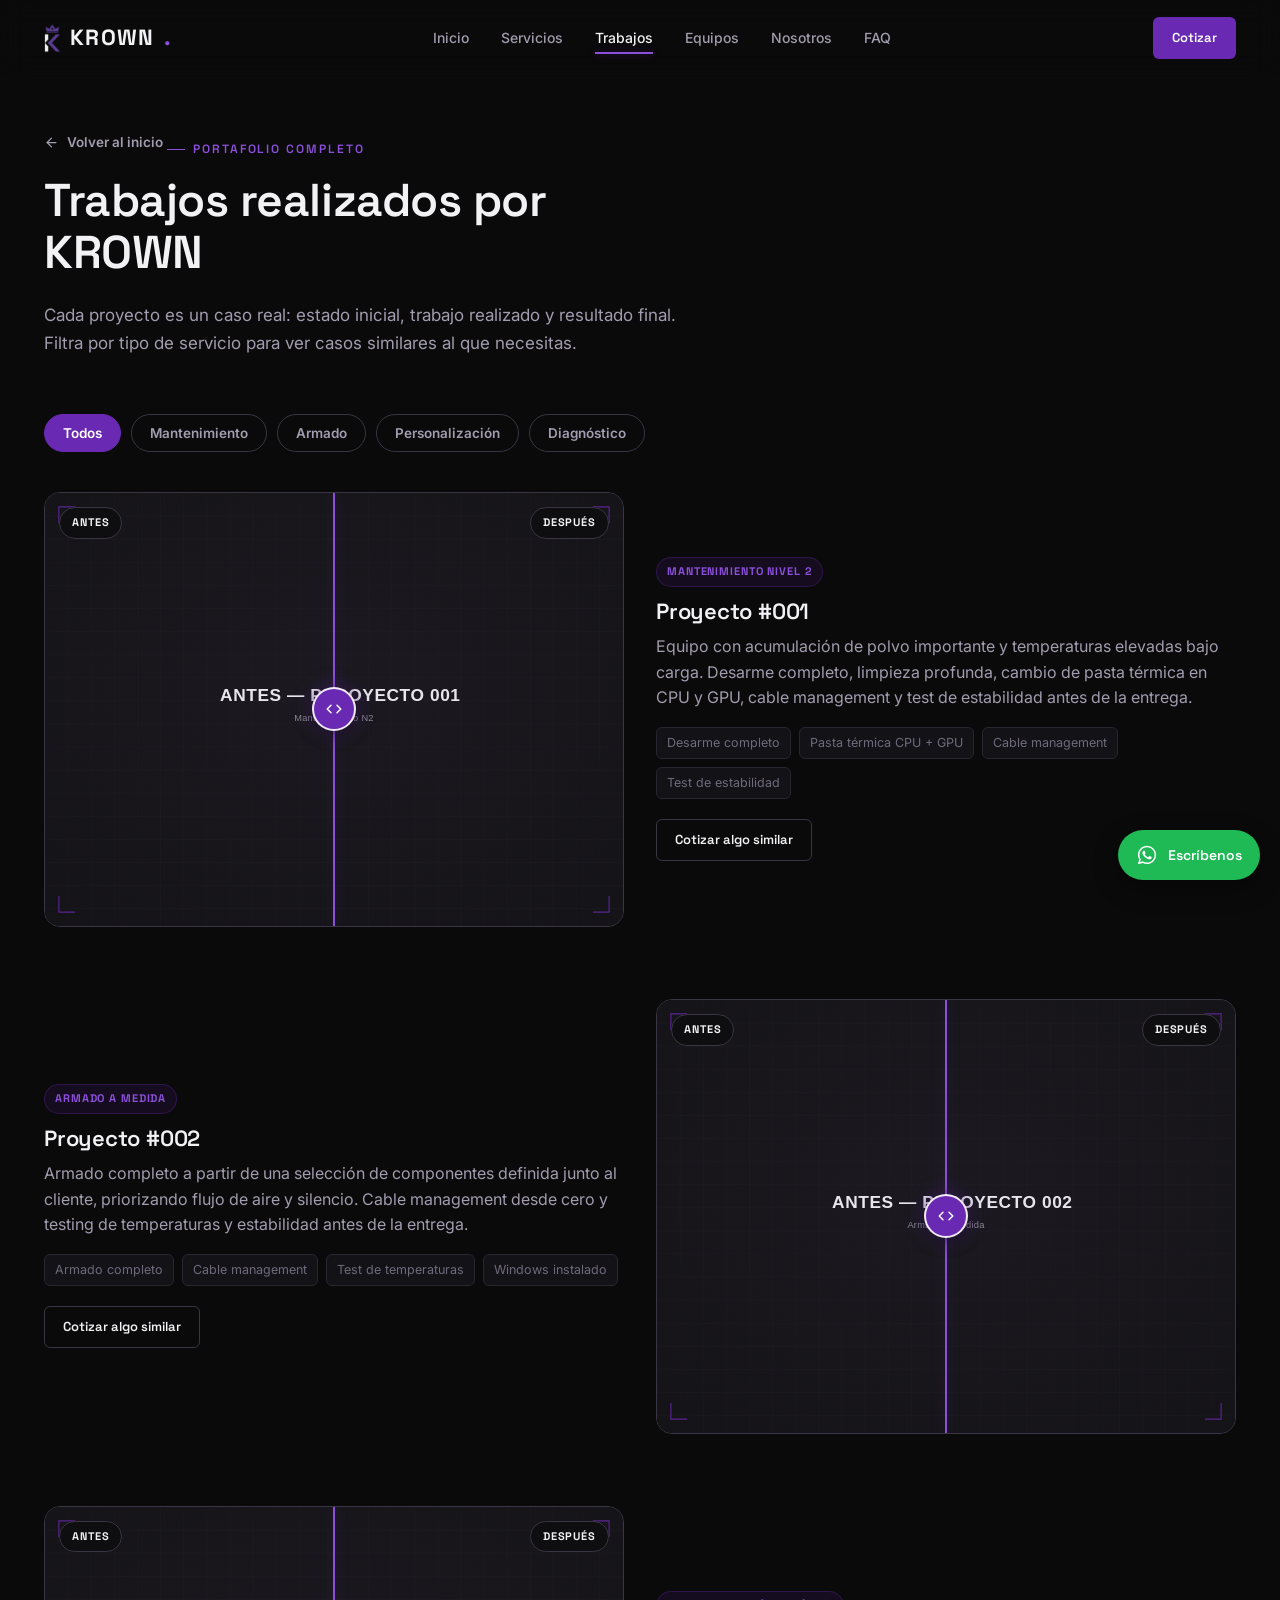
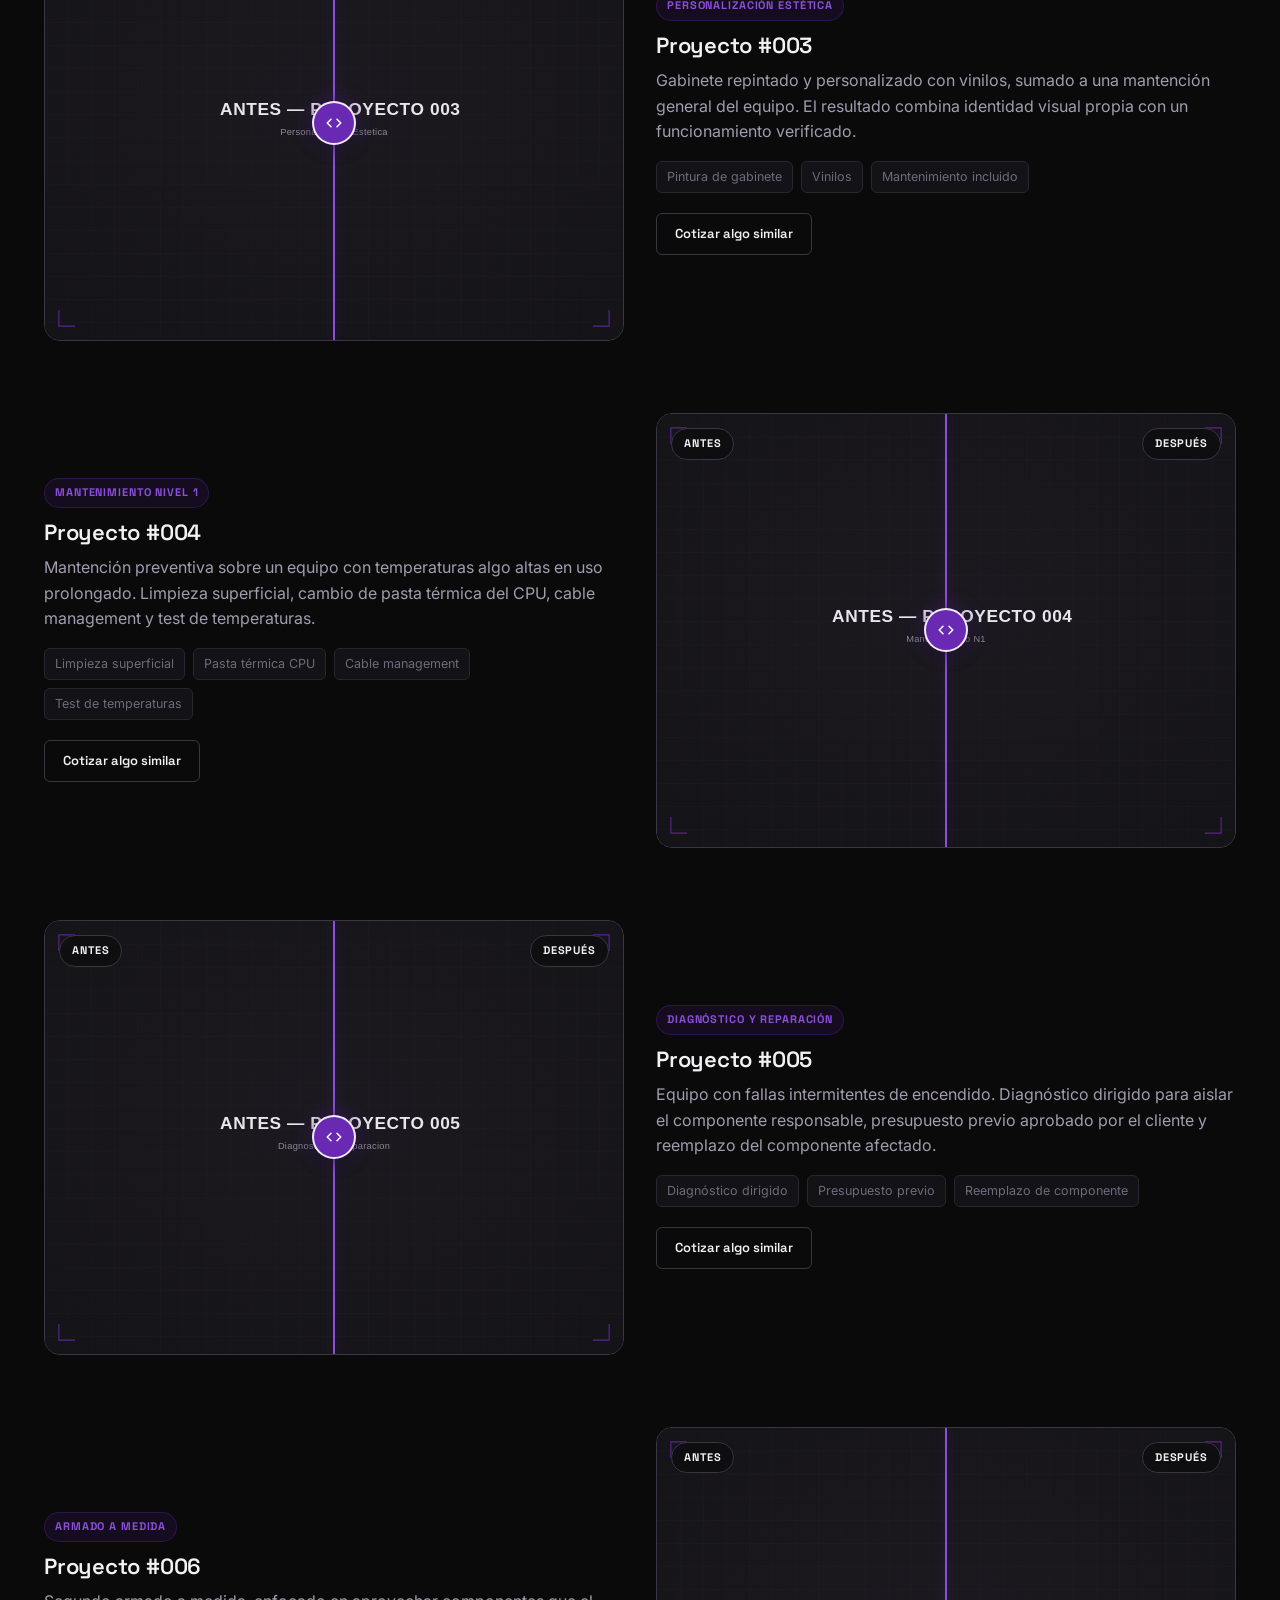
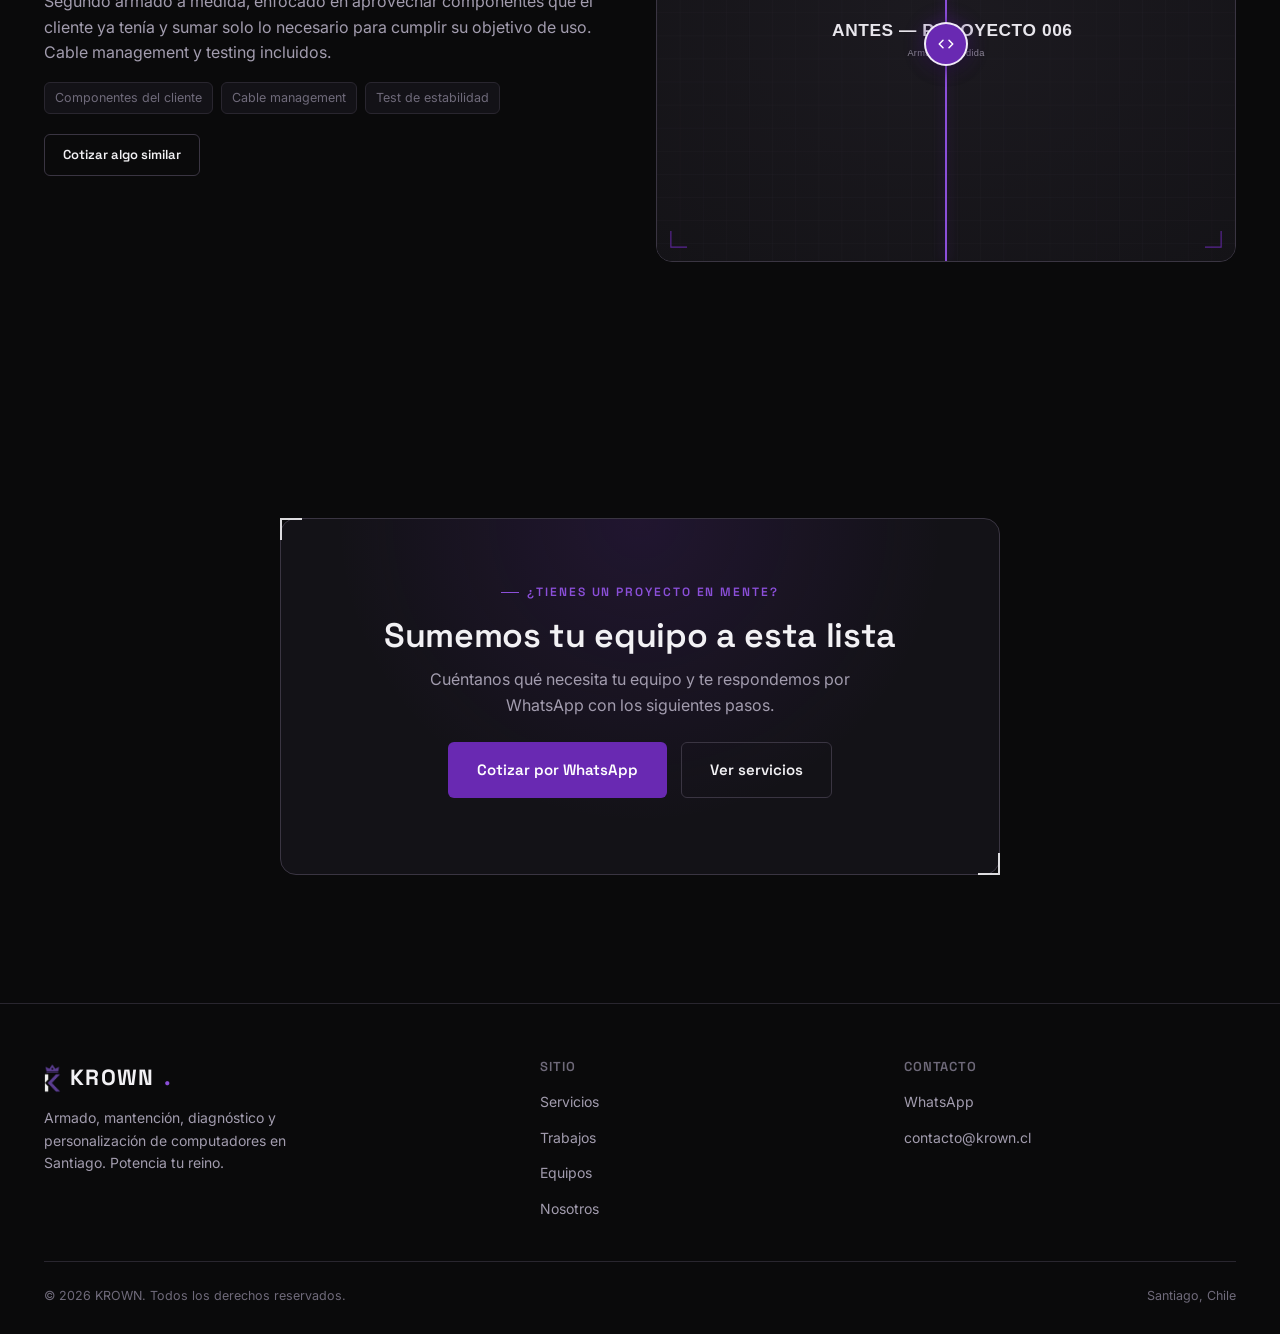
==== trabajos.html @ fb416909 "Add files via upload" ====
<!doctype html>
<html lang="es">
<head>
<meta charset="UTF-8" />
<meta name="viewport" content="width=device-width, initial-scale=1.0" />
<title>Trabajos y Portafolio — KROWN</title>
<meta name="description" content="Portafolio completo de trabajos realizados por KROWN: armado, mantenimiento, diagnóstico y personalización estética de computadores en Santiago." />

<meta property="og:type" content="website" />
<meta property="og:title" content="Trabajos y Portafolio — KROWN" />
<meta property="og:description" content="Casos reales de armado, mantenimiento, diagnóstico y personalización de PC en Santiago." />
<meta property="og:image" content="assets/logo/krown-lockup-dark.png" />

<link rel="icon" type="image/x-icon" href="favicon.ico" />
<link rel="icon" type="image/png" sizes="32x32" href="favicon-32x32.png" />
<link rel="icon" type="image/png" sizes="16x16" href="favicon-16x16.png" />
<link rel="apple-touch-icon" sizes="180x180" href="apple-touch-icon.png" />
<link rel="manifest" href="site.webmanifest" />

<link rel="preconnect" href="https://fonts.googleapis.com" />
<link rel="preconnect" href="https://fonts.gstatic.com" crossorigin />
<link href="https://fonts.googleapis.com/css2?family=Space+Grotesk:wght@500;600;700&family=Inter:wght@400;500;600;700&display=swap" rel="stylesheet" />

<link rel="stylesheet" href="css/styles.css" />
</head>
<body>

<a href="#main" class="skip-link">Saltar al contenido</a>

<!-- ============ HEADER ============ -->
<header class="site-header">
  <div class="container">
    <a href="index.html" class="logo">
      <img src="assets/logo/krown-icon.png" alt="" class="logo-icon" width="24" height="42" />
      KROWN<span class="logo-dot">.</span>
    </a>

    <nav class="nav-desktop" aria-label="Navegación principal">
      <ul>
        <li><a href="index.html#inicio">Inicio</a></li>
        <li><a href="index.html#servicios">Servicios</a></li>
        <li><a href="trabajos.html" class="is-active">Trabajos</a></li>
        <li><a href="index.html#equipos">Equipos</a></li>
        <li><a href="index.html#nosotros">Nosotros</a></li>
        <li><a href="index.html#faq">FAQ</a></li>
      </ul>
    </nav>

    <div class="header-actions">
      <a href="#" class="btn btn-primary btn-sm" data-wa="cotizarGeneral">Cotizar</a>
      <button class="nav-toggle" aria-label="Abrir menú" aria-expanded="false">
        <svg viewBox="0 0 24 24" fill="none" stroke="currentColor" stroke-width="2" stroke-linecap="round" aria-hidden="true"><line x1="3" y1="6" x2="21" y2="6"/><line x1="3" y1="12" x2="21" y2="12"/><line x1="3" y1="18" x2="21" y2="18"/></svg>
      </button>
    </div>
  </div>
</header>

<nav class="nav-mobile" aria-label="Navegación móvil">
  <ul>
    <li><a href="index.html#inicio">Inicio</a></li>
    <li><a href="index.html#servicios">Servicios</a></li>
    <li><a href="trabajos.html">Trabajos</a></li>
    <li><a href="index.html#equipos">Equipos</a></li>
    <li><a href="index.html#nosotros">Nosotros</a></li>
    <li><a href="index.html#faq">FAQ</a></li>
  </ul>
  <div class="container">
    <a href="#" class="btn btn-primary btn-block" data-wa="cotizarGeneral">Cotizar por WhatsApp</a>
  </div>
</nav>

<main id="main">

  <!-- ============ PAGE HERO ============ -->
  <section class="page-hero">
    <div class="container">
      <a href="index.html" class="back-link">
        <svg viewBox="0 0 24 24" fill="none" stroke="currentColor" stroke-width="2" stroke-linecap="round" stroke-linejoin="round" aria-hidden="true"><line x1="19" y1="12" x2="5" y2="12"/><polyline points="12 19 5 12 12 5"/></svg>
        Volver al inicio
      </a>
      <span class="eyebrow">Portafolio completo</span>
      <h1>Trabajos realizados por KROWN</h1>
      <p class="lead">Cada proyecto es un caso real: estado inicial, trabajo realizado y resultado final. Filtra por tipo de servicio para ver casos similares al que necesitas.</p>
    </div>
  </section>

  <!-- ============ FILTROS + GRID ============ -->
  <section style="padding-top:8px;">
    <div class="container">
      <div class="portfolio-filters" id="portfolio-filters" aria-label="Filtrar trabajos por tipo de servicio">
        <!-- Generado dinámicamente por js/portfolio.js a partir de js/portfolio-data.js -->
      </div>

      <div class="portfolio-grid" id="portfolio-grid">
        <!-- Generado dinámicamente por js/portfolio.js -->
      </div>

      <div class="portfolio-empty" id="portfolio-empty">
        <p>Todavía no hay trabajos publicados en esta categoría.</p>
        <a href="#" class="btn btn-ghost btn-sm" data-wa="cotizarGeneral">Cotiza tu proyecto</a>
      </div>
    </div>
  </section>

  <!-- ============ CTA FINAL ============ -->
  <section class="cta-final">
    <div class="container">
      <div class="cta-box hud-frame">
        <span class="eyebrow">¿Tienes un proyecto en mente?</span>
        <h2>Sumemos tu equipo a esta lista</h2>
        <p>Cuéntanos qué necesita tu equipo y te respondemos por WhatsApp con los siguientes pasos.</p>
        <div class="hero-ctas">
          <a href="#" class="btn btn-primary" data-wa="cotizarGeneral">Cotizar por WhatsApp</a>
          <a href="index.html#servicios" class="btn btn-ghost">Ver servicios</a>
        </div>
      </div>
    </div>
  </section>

</main>

<!-- ============ FOOTER ============ -->
<footer class="site-footer">
  <div class="container">
    <div class="footer-grid">
      <div class="footer-brand">
        <div class="logo">
          <img src="assets/logo/krown-icon.png" alt="" class="logo-icon" width="24" height="42" />
          KROWN<span class="logo-dot">.</span>
        </div>
        <p>Armado, mantención, diagnóstico y personalización de computadores en Santiago. Potencia tu reino.</p>
      </div>

      <div class="footer-col">
        <h4>Sitio</h4>
        <ul>
          <li><a href="index.html#servicios">Servicios</a></li>
          <li><a href="trabajos.html">Trabajos</a></li>
          <li><a href="index.html#equipos">Equipos</a></li>
          <li><a href="index.html#nosotros">Nosotros</a></li>
        </ul>
      </div>

      <div class="footer-col">
        <h4>Contacto</h4>
        <ul>
          <li><a href="#" data-wa="general">WhatsApp</a></li>
          <li id="footer-email-item"><a href="#" id="footer-email">Correo</a></li>
          <li id="footer-ig-item" style="display:none;"><a href="#" id="footer-ig" target="_blank" rel="noopener">Instagram</a></li>
        </ul>
      </div>
    </div>

    <div class="footer-bottom">
      <span>© <span id="year"></span> KROWN. Todos los derechos reservados.</span>
      <span>Santiago, Chile</span>
    </div>
  </div>
</footer>

<!-- ============ WHATSAPP FLOTANTE ============ -->
<a href="#" class="wa-float" data-wa="general" aria-label="Escríbenos por WhatsApp">
  <svg viewBox="0 0 24 24" fill="currentColor" aria-hidden="true"><path d="M12.04 2C6.58 2 2.13 6.45 2.13 11.91c0 1.75.46 3.45 1.32 4.95L2.05 22l5.25-1.38a9.9 9.9 0 0 0 4.74 1.21h.01c5.46 0 9.91-4.45 9.91-9.91 0-2.65-1.03-5.14-2.9-7.01A9.82 9.82 0 0 0 12.04 2zm0 18.14h-.01a8.2 8.2 0 0 1-4.18-1.15l-.3-.18-3.12.82.83-3.04-.2-.31a8.2 8.2 0 0 1-1.26-4.37c0-4.54 3.7-8.24 8.25-8.24 2.2 0 4.27.86 5.83 2.42a8.17 8.17 0 0 1 2.41 5.83c0 4.55-3.7 8.24-8.25 8.24zm4.52-6.17c-.25-.12-1.47-.72-1.7-.81-.23-.08-.39-.12-.56.13-.17.25-.64.81-.78.97-.14.17-.29.19-.54.06-.25-.12-1.04-.38-1.98-1.22-.73-.65-1.23-1.46-1.37-1.71-.14-.25-.02-.38.11-.51.11-.11.25-.29.37-.43.12-.14.16-.25.25-.41.08-.17.04-.31-.02-.44-.06-.12-.56-1.35-.77-1.85-.2-.48-.41-.42-.56-.43h-.48c-.17 0-.44.06-.67.31-.23.25-.87.85-.87 2.08 0 1.22.89 2.4 1.01 2.57.12.17 1.75 2.67 4.24 3.74.59.26 1.05.41 1.41.52.59.19 1.13.16 1.56.1.48-.07 1.47-.6 1.67-1.18.21-.58.21-1.07.15-1.18-.06-.1-.23-.17-.48-.29z"/></svg>
  <span class="wa-float-text">Escríbenos</span>
</a>

<script src="js/config.js"></script>
<script src="js/before-after.js"></script>
<script src="js/portfolio-data.js"></script>
<script src="js/main.js"></script>
<script src="js/portfolio.js"></script>
</body>
</html>
---- css/styles.css ----
/* ==========================================================================
   KROWN — Design System
   Filosofía: "Professional technology first. Cyber/Y2K second." (80/20)
   ========================================================================== */

/* ---- Tokens ---- */
:root {
  /* Marca */
  --purple: #6929b2;
  --purple-light: #8b4fd9;
  --purple-glow: rgba(105, 41, 178, 0.45);

  /* Base — negro no-puro para que las fotos no se "recorten" */
  --bg: #0a0a0b;
  --bg-elevated: #131217;
  --bg-elevated-2: #19171f;
  --border: #29262f;
  --border-strong: #3a3542;

  /* Texto */
  --text: #f2f1f4;
  --text-muted: #a29cae;
  --text-dim: #6f6a7a;

  /* Estado */
  --success: #35c46a;
  --warn: #d9a441;

  /* Tipografía */
  --font-display: "Space Grotesk", "Inter", system-ui, sans-serif;
  --font-body: "Inter", system-ui, -apple-system, sans-serif;

  /* Layout */
  --container: 1240px;
  --container-narrow: 820px;
  --radius-sm: 6px;
  --radius-md: 10px;
  --radius-lg: 16px;
  --gap-section: clamp(64px, 10vw, 128px);

  --shadow-card: 0 8px 30px rgba(0, 0, 0, 0.35);
  --transition: 220ms cubic-bezier(0.4, 0, 0.2, 1);
}

/* ---- Reset ---- */
*,
*::before,
*::after {
  box-sizing: border-box;
}

html {
  scroll-behavior: smooth;
  -webkit-text-size-adjust: 100%;
}

@media (prefers-reduced-motion: reduce) {
  html {
    scroll-behavior: auto;
  }
  *,
  *::before,
  *::after {
    animation-duration: 0.001ms !important;
    animation-iteration-count: 1 !important;
    transition-duration: 0.001ms !important;
    scroll-behavior: auto !important;
  }
}

body {
  margin: 0;
  background: var(--bg);
  color: var(--text);
  font-family: var(--font-body);
  font-size: 16px;
  line-height: 1.6;
  -webkit-font-smoothing: antialiased;
}

img,
video {
  max-width: 100%;
  display: block;
}

a {
  color: inherit;
  text-decoration: none;
}

/* ---- Focus visible (accesibilidad — navegación por teclado) ---- */
:focus {
  outline: none;
}

a:focus-visible,
button:focus-visible,
[tabindex]:focus-visible,
input:focus-visible {
  outline: 2px solid var(--purple-light);
  outline-offset: 3px;
  border-radius: 4px;
}

.ba-handle:focus-visible .ba-handle-grip {
  outline: 2px solid #fff;
  outline-offset: 3px;
}

/* ---- Skip link (accesibilidad — saltar al contenido) ---- */
.skip-link {
  position: fixed;
  top: -60px;
  left: 16px;
  z-index: 200;
  background: var(--purple);
  color: #fff;
  padding: 12px 20px;
  border-radius: var(--radius-sm);
  font-family: var(--font-display);
  font-weight: 600;
  font-size: 14px;
  transition: top var(--transition);
}

.skip-link:focus {
  top: 16px;
}

ul {
  margin: 0;
  padding: 0;
  list-style: none;
}

h1,
h2,
h3,
h4 {
  font-family: var(--font-display);
  font-weight: 600;
  line-height: 1.15;
  margin: 0 0 0.5em;
  letter-spacing: -0.01em;
}

p {
  margin: 0 0 1em;
  color: var(--text-muted);
}

button {
  font-family: inherit;
  cursor: pointer;
}

/* ---- Layout helpers ---- */
.container {
  width: 100%;
  max-width: var(--container);
  margin: 0 auto;
  padding: 0 24px;
}

.container--narrow {
  max-width: var(--container-narrow);
}

section {
  padding: var(--gap-section) 0;
  position: relative;
}

.section-head {
  max-width: 640px;
  margin-bottom: 48px;
}

.section-head--center {
  margin-left: auto;
  margin-right: auto;
  text-align: center;
}

.eyebrow {
  display: inline-flex;
  align-items: center;
  gap: 8px;
  font-family: var(--font-display);
  font-size: 12px;
  font-weight: 600;
  letter-spacing: 0.16em;
  text-transform: uppercase;
  color: var(--purple-light);
  margin-bottom: 14px;
}

.eyebrow::before {
  content: "";
  width: 18px;
  height: 1px;
  background: var(--purple-light);
}

.section-head h2 {
  font-size: clamp(28px, 4vw, 40px);
}

.section-head p {
  font-size: 17px;
}

/* ---- Background grid texture (sutil, Cyber/Y2K 20%) ---- */
.bg-grid {
  position: absolute;
  inset: 0;
  pointer-events: none;
  background-image: linear-gradient(
      to right,
      rgba(105, 41, 178, 0.06) 1px,
      transparent 1px
    ),
    linear-gradient(to bottom, rgba(105, 41, 178, 0.06) 1px, transparent 1px);
  background-size: 48px 48px;
  mask-image: radial-gradient(ellipse at top, black 0%, transparent 75%);
  z-index: 0;
}

/* ---- HUD corner brackets (detalle Cyber/Y2K) ---- */
.hud-frame {
  position: relative;
}

.hud-frame::before,
.hud-frame::after,
.hud-frame .hud-corner-tr,
.hud-frame .hud-corner-bl {
  content: "";
  position: absolute;
  width: 22px;
  height: 22px;
  border-color: var(--purple-light);
  opacity: 0.9;
  z-index: 2;
}

.hud-frame::before {
  top: -1px;
  left: -1px;
  border-top: 2px solid;
  border-left: 2px solid;
}

.hud-frame::after {
  bottom: -1px;
  right: -1px;
  border-bottom: 2px solid;
  border-right: 2px solid;
}

/* ---- Buttons ---- */
.btn {
  display: inline-flex;
  align-items: center;
  justify-content: center;
  gap: 10px;
  padding: 15px 28px;
  border-radius: var(--radius-sm);
  font-family: var(--font-display);
  font-weight: 600;
  font-size: 15px;
  border: 1px solid transparent;
  transition: transform var(--transition), box-shadow var(--transition),
    background var(--transition), border-color var(--transition),
    color var(--transition);
  white-space: nowrap;
}

.btn:active {
  transform: translateY(1px);
}

.btn-primary {
  background: var(--purple);
  color: #fff;
  box-shadow: 0 0 0 0 var(--purple-glow);
}

.btn-primary:hover {
  background: var(--purple-light);
  box-shadow: 0 0 24px var(--purple-glow);
}

.btn-ghost {
  background: transparent;
  border-color: var(--border-strong);
  color: var(--text);
}

.btn-ghost:hover {
  border-color: var(--purple-light);
  color: var(--purple-light);
}

.btn-sm {
  padding: 10px 18px;
  font-size: 13px;
}

.btn-block {
  width: 100%;
}

.btn svg {
  width: 18px;
  height: 18px;
  flex-shrink: 0;
}

/* ---- Header / Nav ---- */
.site-header {
  position: fixed;
  top: 0;
  left: 0;
  right: 0;
  z-index: 100;
  background: rgba(10, 10, 11, 0.7);
  backdrop-filter: blur(14px);
  -webkit-backdrop-filter: blur(14px);
  border-bottom: 1px solid transparent;
  transition: border-color var(--transition), background var(--transition);
}

.site-header.is-scrolled {
  border-bottom-color: var(--border);
  background: rgba(10, 10, 11, 0.92);
}

.site-header .container {
  display: flex;
  align-items: center;
  justify-content: space-between;
  height: 76px;
}

.logo {
  font-family: var(--font-display);
  font-weight: 700;
  font-size: 22px;
  letter-spacing: 0.06em;
  display: flex;
  align-items: center;
  gap: 9px;
}

.logo .logo-dot {
  color: var(--purple-light);
}

.logo-icon {
  height: 30px;
  width: auto;
  flex-shrink: 0;
  display: block;
}

.nav-desktop {
  display: none;
}

.nav-desktop ul {
  display: flex;
  gap: 32px;
}

.nav-desktop a {
  font-size: 14px;
  font-weight: 500;
  color: var(--text-muted);
  position: relative;
  padding: 6px 0;
  transition: color var(--transition);
}

.nav-desktop a:hover,
.nav-desktop a.is-active {
  color: var(--text);
}

.nav-desktop a.is-active::after {
  content: "";
  position: absolute;
  left: 0;
  right: 0;
  bottom: -2px;
  height: 2px;
  background: var(--purple-light);
  box-shadow: 0 0 8px var(--purple-glow);
}

.header-actions {
  display: flex;
  align-items: center;
  gap: 12px;
}

.nav-toggle {
  display: inline-flex;
  background: transparent;
  border: 1px solid var(--border-strong);
  border-radius: var(--radius-sm);
  padding: 10px;
  color: var(--text);
}

.nav-toggle svg {
  width: 20px;
  height: 20px;
}

.nav-mobile {
  position: fixed;
  top: 76px;
  left: 0;
  right: 0;
  bottom: 0;
  background: rgba(10, 10, 11, 0.98);
  backdrop-filter: blur(14px);
  transform: translateY(-8px);
  opacity: 0;
  pointer-events: none;
  transition: opacity var(--transition), transform var(--transition);
  z-index: 99;
  overflow-y: auto;
}

.nav-mobile.is-open {
  opacity: 1;
  transform: translateY(0);
  pointer-events: auto;
}

.nav-mobile ul {
  padding: 32px 24px;
  display: flex;
  flex-direction: column;
  gap: 4px;
}

.nav-mobile a {
  display: block;
  padding: 16px 4px;
  font-family: var(--font-display);
  font-size: 20px;
  font-weight: 600;
  border-bottom: 1px solid var(--border);
}

.nav-mobile .btn {
  margin: 24px 4px 0;
}

@media (min-width: 900px) {
  .nav-desktop {
    display: block;
  }
  .nav-toggle {
    display: none;
  }
  .nav-mobile {
    display: none;
  }
}

/* ---- Hero ---- */
.hero {
  padding-top: calc(76px + 72px);
  padding-bottom: 72px;
  overflow: hidden;
  position: relative;
}

.hero .container {
  position: relative;
  z-index: 1;
  display: grid;
  gap: 48px;
  align-items: center;
}

@media (min-width: 960px) {
  .hero .container {
    grid-template-columns: 1.05fr 1fr;
    gap: 40px;
  }
}

.hero-copy .eyebrow {
  margin-bottom: 18px;
}

.hero h1 {
  font-size: clamp(38px, 6vw, 62px);
  margin-bottom: 8px;
}

.hero .slogan {
  font-family: var(--font-display);
  font-size: clamp(18px, 2.4vw, 22px);
  color: var(--purple-light);
  font-weight: 500;
  margin-bottom: 20px;
}

.hero p.lead {
  font-size: 18px;
  max-width: 46ch;
  color: var(--text-muted);
}

.hero-ctas {
  display: flex;
  flex-wrap: wrap;
  gap: 14px;
  margin: 28px 0 20px;
}

.hero-trust {
  display: flex;
  align-items: center;
  gap: 10px;
  font-size: 13px;
  color: var(--text-dim);
}

.hero-trust svg {
  width: 16px;
  height: 16px;
  color: var(--purple-light);
  flex-shrink: 0;
}

.hero-media {
  position: relative;
  border-radius: var(--radius-lg);
  overflow: hidden;
  border: 1px solid var(--border-strong);
  background: var(--bg-elevated);
  aspect-ratio: 16 / 10;
}

.hero-media video,
.hero-media img {
  width: 100%;
  height: 100%;
  object-fit: cover;
}

.hero-media::after {
  content: "";
  position: absolute;
  inset: 0;
  background: linear-gradient(
    180deg,
    rgba(10, 10, 11, 0) 55%,
    rgba(10, 10, 11, 0.55) 100%
  );
  pointer-events: none;
}

.hero-media-tag {
  position: absolute;
  bottom: 16px;
  left: 16px;
  z-index: 2;
  display: flex;
  align-items: center;
  gap: 8px;
  font-family: var(--font-display);
  font-size: 11px;
  font-weight: 600;
  letter-spacing: 0.1em;
  text-transform: uppercase;
  color: var(--text);
  background: rgba(10, 10, 11, 0.55);
  border: 1px solid var(--border-strong);
  padding: 7px 12px;
  border-radius: 999px;
  backdrop-filter: blur(6px);
}

.hero-media-tag .dot {
  width: 7px;
  height: 7px;
  border-radius: 50%;
  background: var(--purple-light);
  box-shadow: 0 0 8px var(--purple-glow);
  animation: pulse-dot 2s ease-in-out infinite;
}

@keyframes pulse-dot {
  0%,
  100% {
    opacity: 1;
  }
  50% {
    opacity: 0.35;
  }
}

/* ---- Cards genéricas ---- */
.card {
  background: var(--bg-elevated);
  border: 1px solid var(--border);
  border-radius: var(--radius-md);
  padding: 28px;
  transition: border-color var(--transition), transform var(--transition);
}

.card:hover {
  border-color: var(--border-strong);
}

/* ---- Testing / Proceso ---- */
.testing {
  background: var(--bg-elevated);
  border-top: 1px solid var(--border);
  border-bottom: 1px solid var(--border);
}

.testing .container {
  display: grid;
  gap: 48px;
}

@media (min-width: 960px) {
  .testing .container {
    grid-template-columns: 1fr 1fr;
    align-items: center;
  }
}

.testing-media {
  border-radius: var(--radius-lg);
  overflow: hidden;
  border: 1px solid var(--border-strong);
}

.proceso-steps {
  display: grid;
  grid-template-columns: repeat(2, 1fr);
  gap: 8px;
  margin-bottom: 28px;
}

.proceso-step {
  display: flex;
  align-items: center;
  gap: 10px;
  padding: 12px 14px;
  border: 1px solid var(--border);
  border-radius: var(--radius-sm);
  background: var(--bg);
}

.proceso-step .num {
  display: inline-flex;
  align-items: center;
  justify-content: center;
  width: 22px;
  height: 22px;
  flex-shrink: 0;
  border-radius: 50%;
  background: rgba(105, 41, 178, 0.18);
  border: 1px solid rgba(105, 41, 178, 0.5);
  color: var(--purple-light);
  font-family: var(--font-display);
  font-size: 11px;
  font-weight: 700;
}

.proceso-step .label {
  font-family: var(--font-display);
  font-size: 12.5px;
  font-weight: 700;
  letter-spacing: 0.04em;
  text-transform: uppercase;
}

@media (min-width: 640px) {
  .proceso-steps {
    grid-template-columns: repeat(4, 1fr);
  }
  .proceso-step {
    flex-direction: column;
    text-align: center;
    padding: 16px 8px;
  }
}

.testing-tools {
  display: grid;
  grid-template-columns: repeat(2, 1fr);
  gap: 10px;
  margin: 28px 0 32px;
}

@media (min-width: 540px) {
  .testing-tools {
    grid-template-columns: repeat(3, 1fr);
  }
}

.testing-tool {
  display: flex;
  align-items: center;
  gap: 10px;
  padding: 12px 14px;
  background: var(--bg);
  border: 1px solid var(--border);
  border-radius: var(--radius-sm);
  font-size: 13px;
  font-weight: 500;
}

.testing-tool svg {
  width: 16px;
  height: 16px;
  color: var(--purple-light);
  flex-shrink: 0;
}

.testing-note {
  display: flex;
  gap: 12px;
  padding: 16px 18px;
  background: var(--bg);
  border: 1px solid var(--border);
  border-left: 3px solid var(--purple);
  border-radius: var(--radius-sm);
  font-size: 14px;
  color: var(--text-muted);
}

/* ---- Servicios ---- */
.servicios-grid {
  display: grid;
  grid-template-columns: 1fr;
  gap: 18px;
}

@media (min-width: 720px) {
  .servicios-grid {
    grid-template-columns: repeat(2, 1fr);
  }
}

@media (min-width: 1080px) {
  .servicios-grid {
    grid-template-columns: repeat(3, 1fr);
  }
}

.servicio-card {
  display: flex;
  flex-direction: column;
}

.servicio-icon {
  width: 44px;
  height: 44px;
  border-radius: var(--radius-sm);
  background: rgba(105, 41, 178, 0.12);
  border: 1px solid rgba(105, 41, 178, 0.3);
  display: flex;
  align-items: center;
  justify-content: center;
  margin-bottom: 18px;
}

.servicio-icon svg {
  width: 22px;
  height: 22px;
  color: var(--purple-light);
}

.servicio-card h3 {
  font-size: 18px;
  margin-bottom: 8px;
}

.servicio-card p {
  font-size: 14.5px;
  flex-grow: 1;
}

.servicio-list {
  margin: 10px 0 16px;
  display: flex;
  flex-direction: column;
  gap: 6px;
}

.servicio-list li {
  font-size: 13.5px;
  color: var(--text-muted);
  padding-left: 18px;
  position: relative;
}

.servicio-list li::before {
  content: "";
  position: absolute;
  left: 0;
  top: 8px;
  width: 6px;
  height: 1px;
  background: var(--purple-light);
}

.servicio-link {
  margin-top: auto;
  display: inline-flex;
  align-items: center;
  gap: 6px;
  font-size: 13.5px;
  font-weight: 600;
  color: var(--purple-light);
  padding-top: 14px;
}

.servicio-link svg {
  width: 14px;
  height: 14px;
  transition: transform var(--transition);
}

.servicio-link:hover svg {
  transform: translateX(3px);
}

/* Comparación niveles de mantenimiento */
.niveles-compare-hint {
  display: none;
  font-size: 12.5px;
  color: var(--text-dim);
  margin: 40px 0 8px;
  align-items: center;
  gap: 6px;
}

.niveles-compare-hint svg {
  width: 14px;
  height: 14px;
}

@media (max-width: 640px) {
  .niveles-compare-hint {
    display: flex;
  }
  .niveles-compare {
    margin-top: 0;
  }
}

.niveles-compare {
  margin-top: 40px;
  overflow-x: auto;
  border: 1px solid var(--border);
  border-radius: var(--radius-md);
}

.niveles-compare table {
  width: 100%;
  border-collapse: collapse;
  min-width: 560px;
  font-size: 14px;
}

.niveles-compare th,
.niveles-compare td {
  padding: 14px 18px;
  text-align: left;
  border-bottom: 1px solid var(--border);
}

.niveles-compare thead th {
  background: var(--bg-elevated);
  font-family: var(--font-display);
  font-weight: 600;
  color: var(--text);
}

.niveles-compare tbody th {
  color: var(--text-muted);
  font-weight: 400;
}

.niveles-compare td {
  text-align: center;
  color: var(--text-dim);
}

.niveles-compare td.yes {
  color: var(--purple-light);
  font-weight: 600;
}

.niveles-compare tr:last-child td,
.niveles-compare tr:last-child th {
  border-bottom: none;
}

/* ---- Before / After slider ---- */
.ba-slider {
  position: relative;
  width: 100%;
  aspect-ratio: 4 / 3;
  overflow: hidden;
  border-radius: var(--radius-lg);
  border: 1px solid var(--border-strong);
  user-select: none;
  touch-action: pan-y;
  background: var(--bg-elevated);
}

.ba-slider img {
  position: absolute;
  inset: 0;
  width: 100%;
  height: 100%;
  object-fit: cover;
  pointer-events: none;
}

.ba-slider .ba-after {
  z-index: 1;
}

.ba-slider .ba-before-wrap {
  position: absolute;
  inset: 0;
  z-index: 2;
  overflow: hidden;
  width: 50%;
}

.ba-slider .ba-before-wrap img {
  width: var(--ba-img-w, 100%);
  max-width: none;
}

.ba-label {
  position: absolute;
  top: 14px;
  z-index: 3;
  font-family: var(--font-display);
  font-size: 11px;
  font-weight: 700;
  letter-spacing: 0.08em;
  text-transform: uppercase;
  background: rgba(10, 10, 11, 0.6);
  border: 1px solid var(--border-strong);
  padding: 6px 12px;
  border-radius: 999px;
  backdrop-filter: blur(6px);
}

.ba-label--before {
  left: 14px;
}

.ba-label--after {
  right: 14px;
}

.ba-handle {
  position: absolute;
  top: 0;
  bottom: 0;
  left: 50%;
  z-index: 4;
  width: 2px;
  background: var(--purple-light);
  box-shadow: 0 0 12px var(--purple-glow);
  transform: translateX(-1px);
  cursor: ew-resize;
}

.ba-handle-grip {
  position: absolute;
  top: 50%;
  left: 50%;
  transform: translate(-50%, -50%);
  width: 44px;
  height: 44px;
  border-radius: 50%;
  background: var(--purple);
  border: 2px solid rgba(255, 255, 255, 0.9);
  display: flex;
  align-items: center;
  justify-content: center;
  box-shadow: 0 4px 16px rgba(0, 0, 0, 0.4), 0 0 20px var(--purple-glow);
}

.ba-handle-grip svg {
  width: 18px;
  height: 18px;
  color: #fff;
}

.trabajo-card {
  display: grid;
  gap: 20px;
}

@media (min-width: 860px) {
  .trabajo-card {
    grid-template-columns: 1fr 1fr;
    gap: 32px;
    align-items: center;
  }
  .trabajo-card:nth-child(even) .ba-slider {
    order: 2;
  }
}

.trabajo-actions {
  display: flex;
  flex-wrap: wrap;
  gap: 10px;
}

.trabajo-info .tag {
  display: inline-block;
  font-family: var(--font-display);
  font-size: 11px;
  font-weight: 700;
  letter-spacing: 0.08em;
  text-transform: uppercase;
  color: var(--purple-light);
  background: rgba(105, 41, 178, 0.12);
  border: 1px solid rgba(105, 41, 178, 0.3);
  padding: 5px 10px;
  border-radius: 999px;
  margin-bottom: 12px;
}

.trabajo-info h3 {
  font-size: 22px;
  margin-bottom: 10px;
}

.trabajo-meta {
  display: flex;
  flex-wrap: wrap;
  gap: 8px;
  margin: 14px 0 20px;
}

.trabajo-meta span {
  font-size: 12.5px;
  color: var(--text-dim);
  background: var(--bg-elevated);
  border: 1px solid var(--border);
  padding: 5px 10px;
  border-radius: var(--radius-sm);
}

.trabajos-list {
  display: flex;
  flex-direction: column;
  gap: 72px;
}

.ver-todos {
  text-align: center;
  margin-top: 56px;
}

/* ---- Equipos ---- */
.equipos-grid {
  display: grid;
  grid-template-columns: 1fr;
  gap: 24px;
}

@media (min-width: 720px) {
  .equipos-grid {
    grid-template-columns: repeat(2, 1fr);
  }
}

@media (min-width: 1080px) {
  .equipos-grid {
    grid-template-columns: repeat(3, 1fr);
  }
}

.equipo-card {
  padding: 0;
  overflow: hidden;
  display: flex;
  flex-direction: column;
}

.equipo-media {
  position: relative;
  aspect-ratio: 4 / 3;
}

.equipo-media img {
  width: 100%;
  height: 100%;
  object-fit: cover;
}

.equipo-status {
  position: absolute;
  top: 14px;
  left: 14px;
  z-index: 2;
  display: inline-flex;
  align-items: center;
  gap: 6px;
  font-family: var(--font-display);
  font-size: 11px;
  font-weight: 700;
  letter-spacing: 0.06em;
  text-transform: uppercase;
  padding: 6px 12px;
  border-radius: 999px;
  backdrop-filter: blur(6px);
}

.equipo-status.disponible {
  background: rgba(53, 196, 106, 0.15);
  border: 1px solid rgba(53, 196, 106, 0.5);
  color: #6bdb95;
}

.equipo-status.disponible .dot {
  width: 6px;
  height: 6px;
  border-radius: 50%;
  background: #6bdb95;
  box-shadow: 0 0 6px #6bdb95;
}

.equipo-status.entregado {
  background: rgba(255, 255, 255, 0.08);
  border: 1px solid var(--border-strong);
  color: var(--text-dim);
}

.equipo-status.arma {
  background: rgba(105, 41, 178, 0.18);
  border: 1px solid rgba(105, 41, 178, 0.5);
  color: var(--purple-light);
}

.equipo-body {
  padding: 22px;
  display: flex;
  flex-direction: column;
  flex-grow: 1;
}

.equipo-body h3 {
  font-size: 18px;
  margin-bottom: 6px;
}

.equipo-specs {
  display: flex;
  flex-direction: column;
  gap: 5px;
  margin: 12px 0 18px;
}

.equipo-specs li {
  font-size: 13px;
  color: var(--text-muted);
  padding-left: 14px;
  position: relative;
}

.equipo-specs li::before {
  content: "—";
  position: absolute;
  left: 0;
  color: var(--text-dim);
}

.equipo-footer {
  margin-top: auto;
  display: flex;
  align-items: center;
  justify-content: space-between;
  gap: 12px;
  padding-top: 16px;
  border-top: 1px solid var(--border);
}

.equipo-price {
  font-family: var(--font-display);
  font-weight: 700;
  font-size: 19px;
}

.equipo-price small {
  display: block;
  font-family: var(--font-body);
  font-weight: 400;
  font-size: 11px;
  color: var(--text-dim);
  text-transform: uppercase;
  letter-spacing: 0.04em;
}

.equipo-card.is-muted {
  opacity: 0.72;
}

.equipo-card.is-muted .equipo-media img {
  filter: grayscale(0.35);
}

.equipos-empty {
  grid-column: 1 / -1;
  text-align: center;
  padding: 56px 24px;
  border: 1px dashed var(--border-strong);
  border-radius: var(--radius-lg);
}

.equipos-empty p.lead {
  color: var(--text);
  font-size: 18px;
  margin-bottom: 20px;
}

/* ---- Quiénes somos ---- */
.nosotros {
  background: var(--bg-elevated);
  border-top: 1px solid var(--border);
  border-bottom: 1px solid var(--border);
}

.nosotros .container {
  display: grid;
  gap: 48px;
}

@media (min-width: 960px) {
  .nosotros .container {
    grid-template-columns: 0.9fr 1.1fr;
    align-items: center;
  }
}

.nosotros-media {
  border-radius: var(--radius-lg);
  overflow: hidden;
  border: 1px solid var(--border-strong);
}

.valores-grid {
  display: grid;
  grid-template-columns: repeat(2, 1fr);
  gap: 14px;
  margin-top: 28px;
}

@media (min-width: 560px) {
  .valores-grid {
    grid-template-columns: repeat(3, 1fr);
  }
}

.valor-item {
  padding: 16px;
  background: var(--bg);
  border: 1px solid var(--border);
  border-radius: var(--radius-sm);
  font-size: 13.5px;
  font-weight: 600;
  text-align: center;
}

/* ---- Testimonios (marquee) ---- */
.testimonios {
  padding: 56px 0;
  overflow: hidden;
}

.marquee {
  position: relative;
  width: 100%;
  overflow: hidden;
  mask-image: linear-gradient(
    90deg,
    transparent,
    black 8%,
    black 92%,
    transparent
  );
}

.marquee-track {
  display: flex;
  gap: 20px;
  width: max-content;
  animation: marquee 42s linear infinite;
}

.marquee:hover .marquee-track,
.marquee-track.is-paused {
  animation-play-state: paused;
}

@keyframes marquee {
  from {
    transform: translateX(0);
  }
  to {
    transform: translateX(-50%);
  }
}

.testimonio-item {
  flex: 0 0 auto;
  width: min(360px, 80vw);
  background: var(--bg-elevated);
  border: 1px solid var(--border);
  border-radius: var(--radius-md);
  padding: 20px 22px;
}

.testimonio-stars {
  color: var(--purple-light);
  font-size: 14px;
  letter-spacing: 2px;
  margin-bottom: 10px;
}

.testimonio-item p {
  font-size: 14px;
  color: var(--text);
  margin-bottom: 10px;
}

.testimonio-autor {
  font-size: 12.5px;
  color: var(--text-dim);
  font-weight: 600;
}

/* ---- FAQ ---- */
.faq-list {
  max-width: var(--container-narrow);
  margin: 0 auto;
  display: flex;
  flex-direction: column;
  gap: 12px;
}

.faq-item {
  border: 1px solid var(--border);
  border-radius: var(--radius-md);
  background: var(--bg-elevated);
  overflow: hidden;
}

.faq-question {
  width: 100%;
  display: flex;
  align-items: center;
  justify-content: space-between;
  gap: 16px;
  padding: 18px 22px;
  background: transparent;
  border: none;
  color: var(--text);
  font-family: var(--font-display);
  font-size: 15.5px;
  font-weight: 600;
  text-align: left;
}

.faq-question svg {
  width: 18px;
  height: 18px;
  color: var(--purple-light);
  flex-shrink: 0;
  transition: transform var(--transition);
}

.faq-item.is-open .faq-question svg {
  transform: rotate(45deg);
}

.faq-answer {
  max-height: 0;
  overflow: hidden;
  transition: max-height var(--transition);
}

.faq-answer-inner {
  padding: 0 22px 20px;
  font-size: 14.5px;
  color: var(--text-muted);
}

/* ---- CTA final ---- */
.cta-final {
  text-align: center;
}

.cta-final .cta-box {
  max-width: 720px;
  margin: 0 auto;
  padding: 56px 32px;
  border-radius: var(--radius-lg);
  border: 1px solid var(--border-strong);
  background: radial-gradient(
      circle at 50% 0%,
      rgba(105, 41, 178, 0.16),
      transparent 60%
    ),
    var(--bg-elevated);
  position: relative;
}

.cta-final h2 {
  font-size: clamp(26px, 4vw, 34px);
  margin-bottom: 12px;
}

.cta-final p {
  font-size: 16px;
  max-width: 46ch;
  margin-left: auto;
  margin-right: auto;
}

.cta-final .hero-ctas {
  justify-content: center;
  margin-top: 24px;
}

/* ---- Footer ---- */
.site-footer {
  border-top: 1px solid var(--border);
  padding: 56px 0 28px;
}

.footer-grid {
  display: grid;
  gap: 32px;
  margin-bottom: 40px;
}

@media (min-width: 720px) {
  .footer-grid {
    grid-template-columns: 1.4fr 1fr 1fr;
  }
}

.footer-brand .logo {
  margin-bottom: 12px;
}

.footer-brand p {
  font-size: 14px;
  max-width: 34ch;
}

.footer-col h4 {
  font-size: 13px;
  text-transform: uppercase;
  letter-spacing: 0.06em;
  color: var(--text-dim);
  margin-bottom: 14px;
}

.footer-col ul {
  display: flex;
  flex-direction: column;
  gap: 10px;
}

.footer-col a {
  font-size: 14px;
  color: var(--text-muted);
  transition: color var(--transition);
}

.footer-col a:hover {
  color: var(--purple-light);
}

.footer-bottom {
  border-top: 1px solid var(--border);
  padding-top: 24px;
  display: flex;
  flex-wrap: wrap;
  gap: 12px;
  align-items: center;
  justify-content: space-between;
  font-size: 12.5px;
  color: var(--text-dim);
}

/* ---- WhatsApp flotante ---- */
.wa-float {
  position: fixed;
  right: 20px;
  bottom: 20px;
  z-index: 90;
  display: flex;
  align-items: center;
  gap: 10px;
  background: #1fb955;
  color: #fff;
  padding: 14px 18px;
  border-radius: 999px;
  box-shadow: 0 8px 24px rgba(0, 0, 0, 0.4), 0 0 0 0 rgba(31, 185, 85, 0.5);
  font-family: var(--font-display);
  font-weight: 600;
  font-size: 14px;
  transition: transform var(--transition), box-shadow var(--transition);
}

.wa-float:hover {
  transform: translateY(-2px);
  box-shadow: 0 10px 28px rgba(0, 0, 0, 0.45);
}

.wa-float svg {
  width: 22px;
  height: 22px;
  flex-shrink: 0;
}

.wa-float .wa-float-text {
  display: none;
}

@media (min-width: 640px) {
  .wa-float .wa-float-text {
    display: inline;
  }
}

/* ---- Portafolio (trabajos.html) ---- */
.portfolio-filters {
  display: flex;
  flex-wrap: wrap;
  gap: 10px;
  margin-bottom: 40px;
}

.filter-btn {
  padding: 10px 18px;
  border-radius: 999px;
  border: 1px solid var(--border-strong);
  background: transparent;
  color: var(--text-muted);
  font-size: 13.5px;
  font-weight: 600;
  transition: all var(--transition);
}

.filter-btn:hover {
  color: var(--text);
  border-color: var(--purple-light);
}

.filter-btn.is-active {
  background: var(--purple);
  border-color: var(--purple);
  color: #fff;
}

.portfolio-grid {
  display: flex;
  flex-direction: column;
  gap: 72px;
}

.portfolio-empty {
  text-align: center;
  padding: 64px 24px;
  color: var(--text-dim);
  display: none;
}

.portfolio-empty.is-visible {
  display: block;
}

/* ---- Page hero (páginas internas) ---- */
.page-hero {
  padding-top: calc(76px + 56px);
  padding-bottom: 32px;
}

.page-hero .eyebrow {
  margin-bottom: 14px;
}

.page-hero h1 {
  font-size: clamp(32px, 5vw, 46px);
  max-width: 20ch;
}

.page-hero p.lead {
  font-size: 17px;
  max-width: 60ch;
  color: var(--text-muted);
}

/* ---- Breadcrumb / back link ---- */
.back-link {
  display: inline-flex;
  align-items: center;
  gap: 8px;
  font-size: 13.5px;
  font-weight: 600;
  color: var(--text-muted);
  margin-bottom: 20px;
}

.back-link:hover {
  color: var(--purple-light);
}

.back-link svg {
  width: 15px;
  height: 15px;
}

/* ---- Fade-in on scroll (sutil) ---- */
.reveal {
  opacity: 0;
  transform: translateY(16px);
  transition: opacity 600ms ease, transform 600ms ease;
}

.reveal.is-visible {
  opacity: 1;
  transform: translateY(0);
}

@media (prefers-reduced-motion: reduce) {
  .reveal {
    opacity: 1;
    transform: none;
  }
}
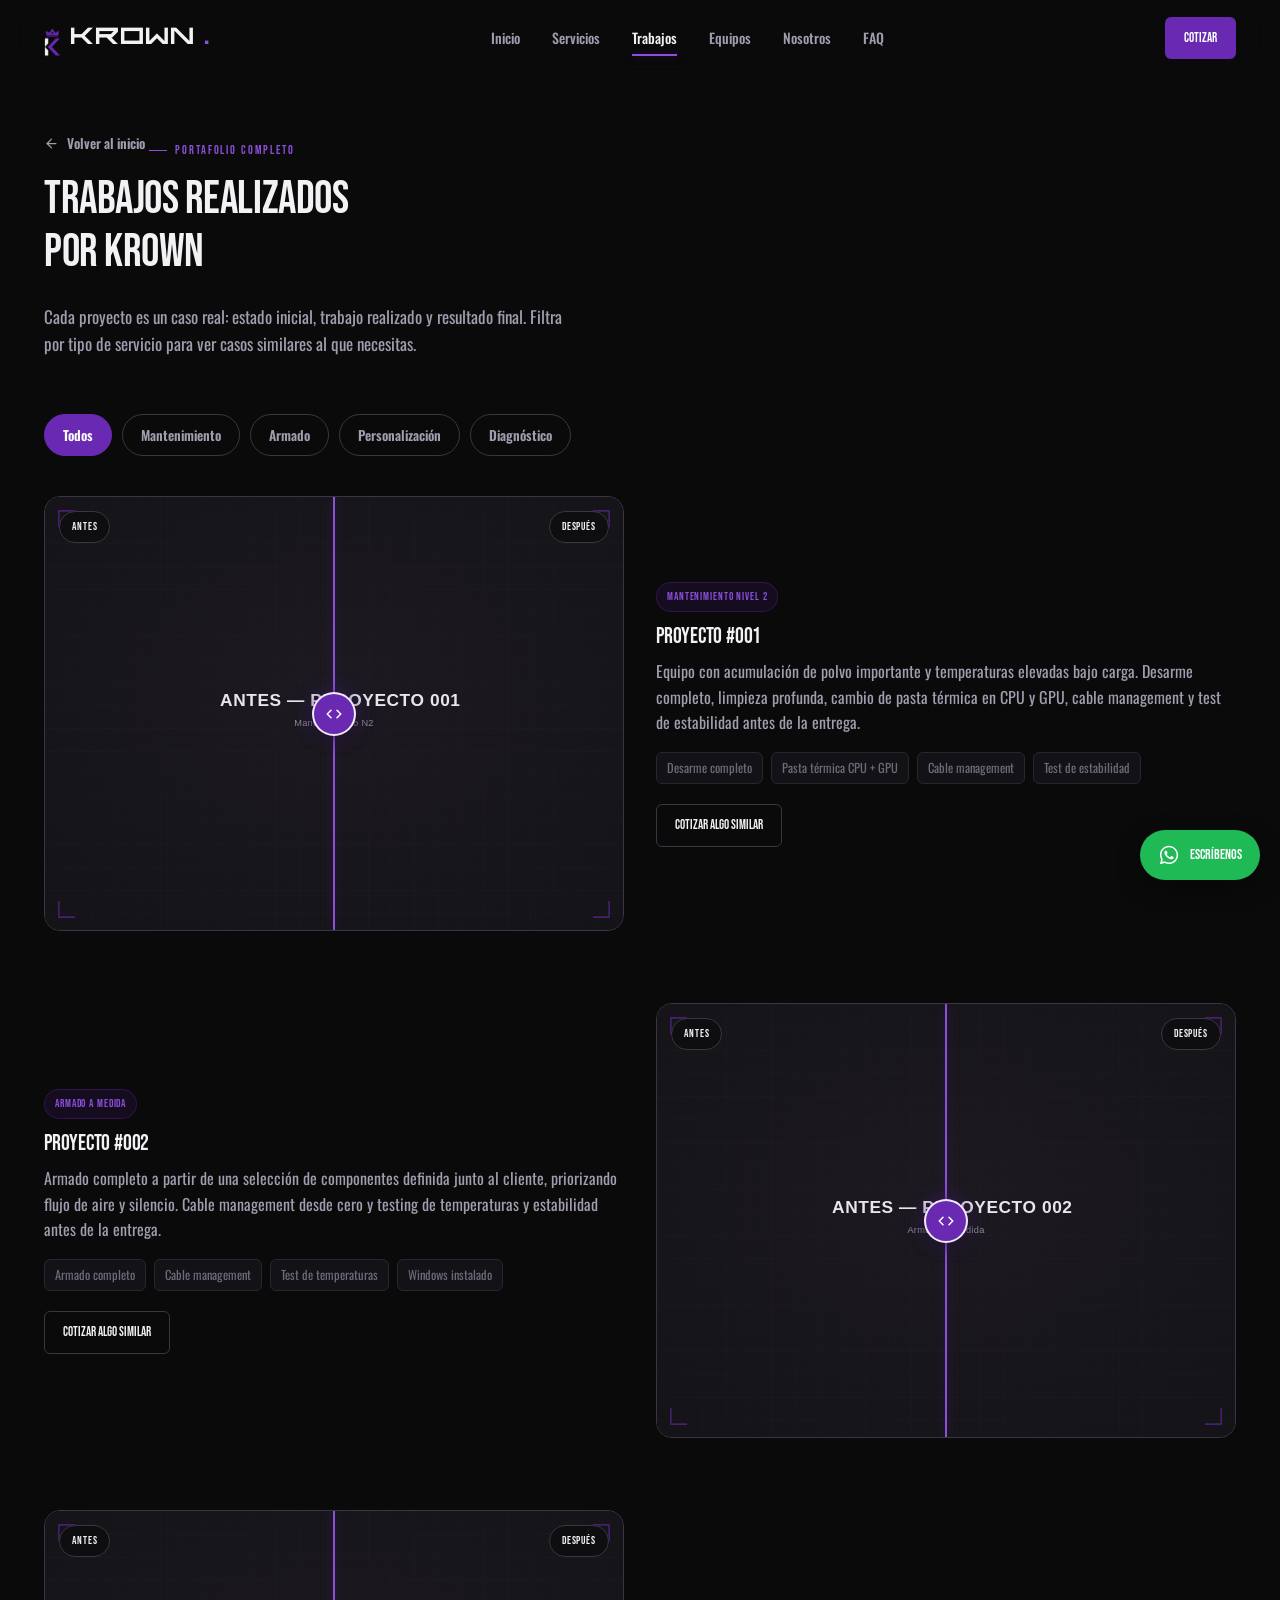
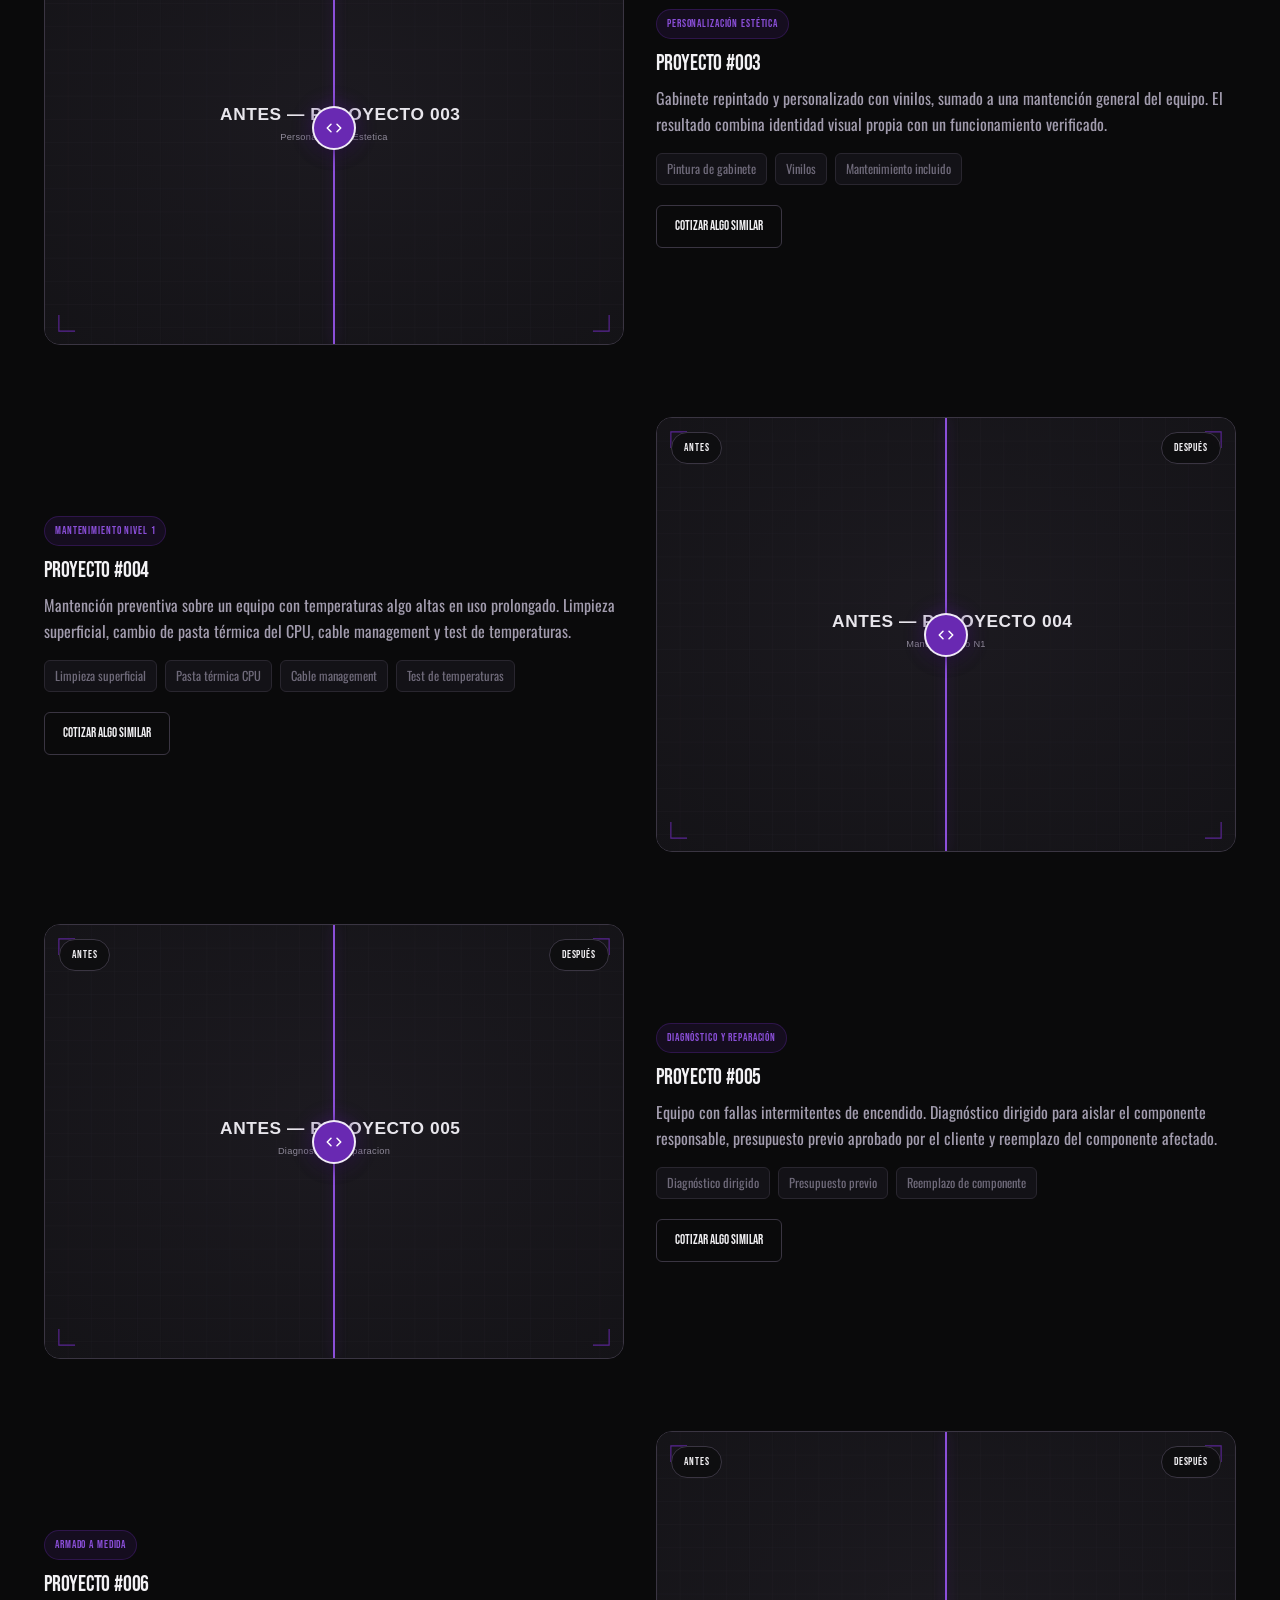
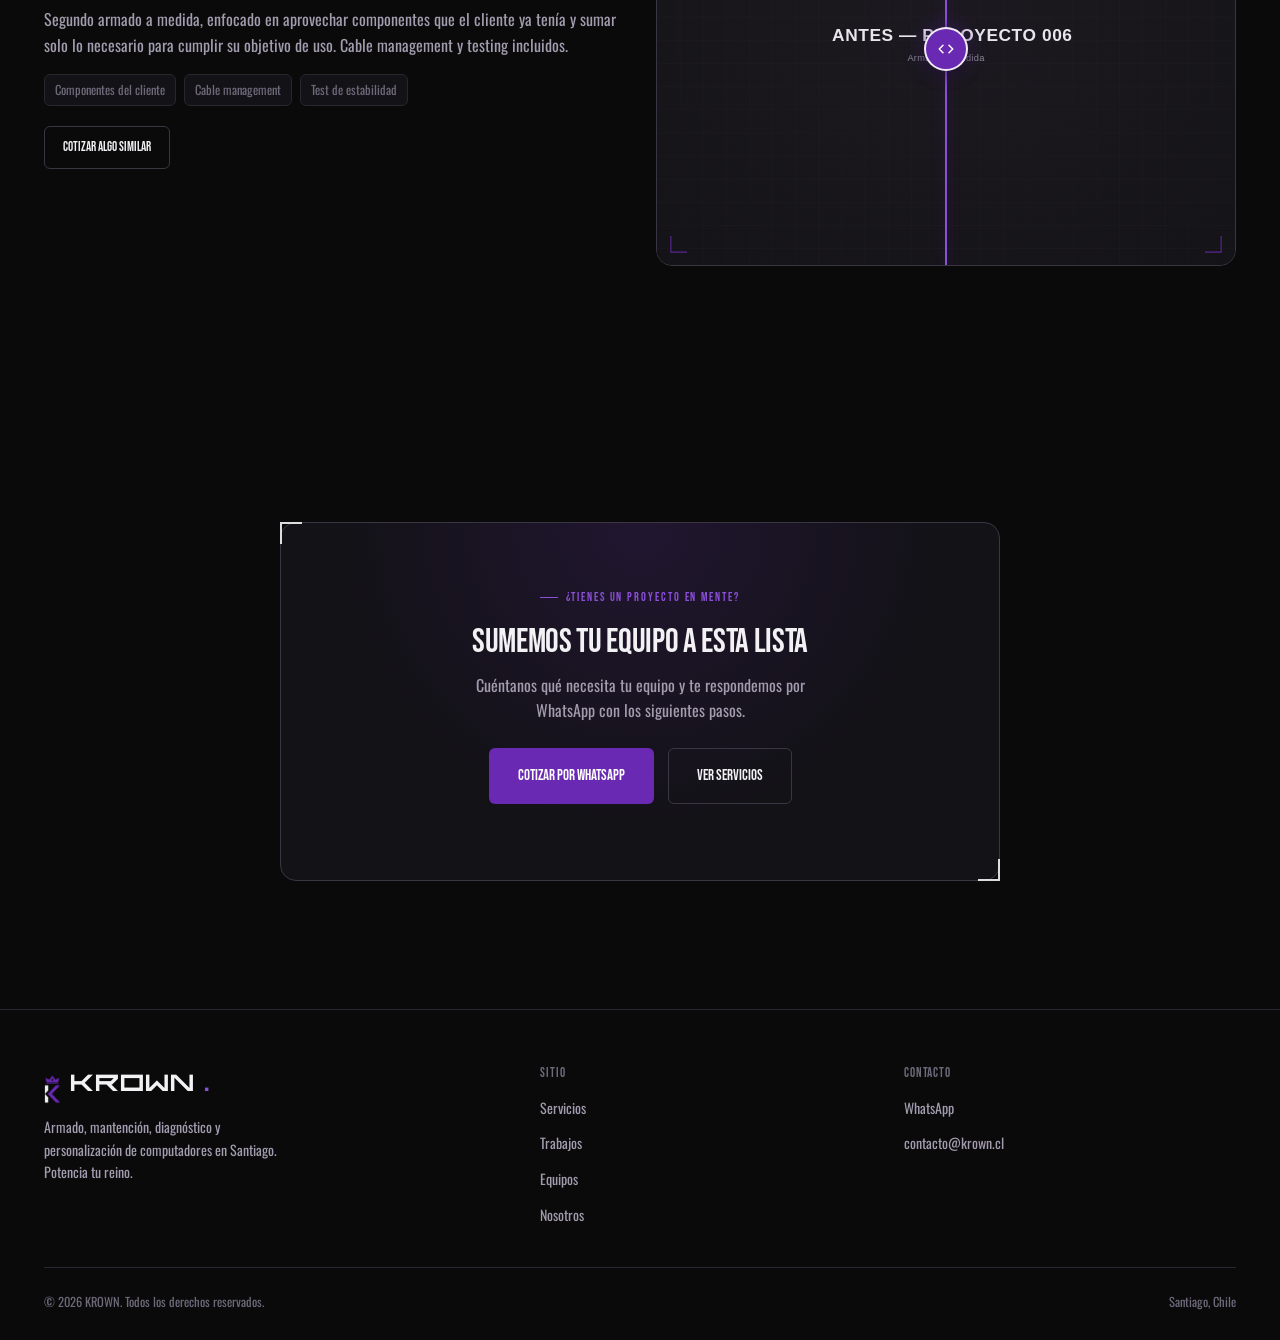
==== commit fc5fec7d: "Add files via upload" ====
--- a/trabajos.html
+++ b/trabajos.html
@@ -16,10 +16,6 @@
 <link rel="icon" type="image/png" sizes="16x16" href="favicon-16x16.png" />
 <link rel="apple-touch-icon" sizes="180x180" href="apple-touch-icon.png" />
 <link rel="manifest" href="site.webmanifest" />
-
-<link rel="preconnect" href="https://fonts.googleapis.com" />
-<link rel="preconnect" href="https://fonts.gstatic.com" crossorigin />
-<link href="https://fonts.googleapis.com/css2?family=Space+Grotesk:wght@500;600;700&family=Inter:wght@400;500;600;700&display=swap" rel="stylesheet" />
 
 <link rel="stylesheet" href="css/styles.css" />
 </head>
--- a/css/styles.css
+++ b/css/styles.css
@@ -2,6 +2,70 @@
    KROWN — Design System
    Filosofía: "Professional technology first. Cyber/Y2K second." (80/20)
    ========================================================================== */
+
+/* ---- Fuentes (autoalojadas, sin depender de Google Fonts) ----
+   - Technos    -> nombre de marca (logo "KROWN")
+   - Bebas Neue -> subtítulos / encabezados
+   - Oswald     -> texto normal
+   Nota: Technos no incluye archivo de licencia en el paquete entregado;
+   confirma que tienes los derechos de uso para este sitio. Bebas Neue y
+   Oswald son de Google Fonts (licencia OFL, uso libre) — ver
+   assets/fonts/*-OFL.txt. */
+@font-face {
+  font-family: "Technos";
+  src: url("../assets/fonts/Technos.otf") format("opentype");
+  font-weight: 400;
+  font-style: normal;
+  font-display: swap;
+}
+
+@font-face {
+  font-family: "Bebas Neue";
+  src: url("../assets/fonts/BebasNeue-Regular.ttf") format("truetype");
+  font-weight: 400;
+  font-style: normal;
+  font-display: swap;
+}
+
+@font-face {
+  font-family: "Oswald";
+  src: url("../assets/fonts/Oswald-Light.ttf") format("truetype");
+  font-weight: 300;
+  font-style: normal;
+  font-display: swap;
+}
+
+@font-face {
+  font-family: "Oswald";
+  src: url("../assets/fonts/Oswald-Regular.ttf") format("truetype");
+  font-weight: 400;
+  font-style: normal;
+  font-display: swap;
+}
+
+@font-face {
+  font-family: "Oswald";
+  src: url("../assets/fonts/Oswald-Medium.ttf") format("truetype");
+  font-weight: 500;
+  font-style: normal;
+  font-display: swap;
+}
+
+@font-face {
+  font-family: "Oswald";
+  src: url("../assets/fonts/Oswald-SemiBold.ttf") format("truetype");
+  font-weight: 600;
+  font-style: normal;
+  font-display: swap;
+}
+
+@font-face {
+  font-family: "Oswald";
+  src: url("../assets/fonts/Oswald-Bold.ttf") format("truetype");
+  font-weight: 700;
+  font-style: normal;
+  font-display: swap;
+}
 
 /* ---- Tokens ---- */
 :root {
@@ -27,8 +91,9 @@
   --warn: #d9a441;
 
   /* Tipografía */
-  --font-display: "Space Grotesk", "Inter", system-ui, sans-serif;
-  --font-body: "Inter", system-ui, -apple-system, sans-serif;
+  --font-brand: "Technos", "Bebas Neue", system-ui, sans-serif;
+  --font-display: "Bebas Neue", "Oswald", system-ui, sans-serif;
+  --font-body: "Oswald", system-ui, -apple-system, sans-serif;
 
   /* Layout */
   --container: 1240px;
@@ -76,6 +141,7 @@
   font-size: 16px;
   line-height: 1.6;
   -webkit-font-smoothing: antialiased;
+  font-synthesis: none;
 }
 
 img,
@@ -345,12 +411,12 @@
 }
 
 .logo {
-  font-family: var(--font-display);
-  font-weight: 700;
-  font-size: 22px;
-  letter-spacing: 0.06em;
-  display: flex;
-  align-items: center;
+  font-family: var(--font-brand);
+  font-weight: 400;
+  font-size: 24px;
+  letter-spacing: 0.04em;
+  display: flex;
+  align-items: flex-end;
   gap: 9px;
 }
 
@@ -501,7 +567,10 @@
 }
 
 .hero h1 {
-  font-size: clamp(38px, 6vw, 62px);
+  font-family: var(--font-brand);
+  font-weight: 400;
+  font-size: clamp(44px, 7vw, 72px);
+  letter-spacing: 0.02em;
   margin-bottom: 8px;
 }
 
@@ -547,7 +616,10 @@
   overflow: hidden;
   border: 1px solid var(--border-strong);
   background: var(--bg-elevated);
-  aspect-ratio: 16 / 10;
+  aspect-ratio: 1 / 1;
+  max-width: 560px;
+  margin-inline: auto;
+  width: 100%;
 }
 
 .hero-media video,
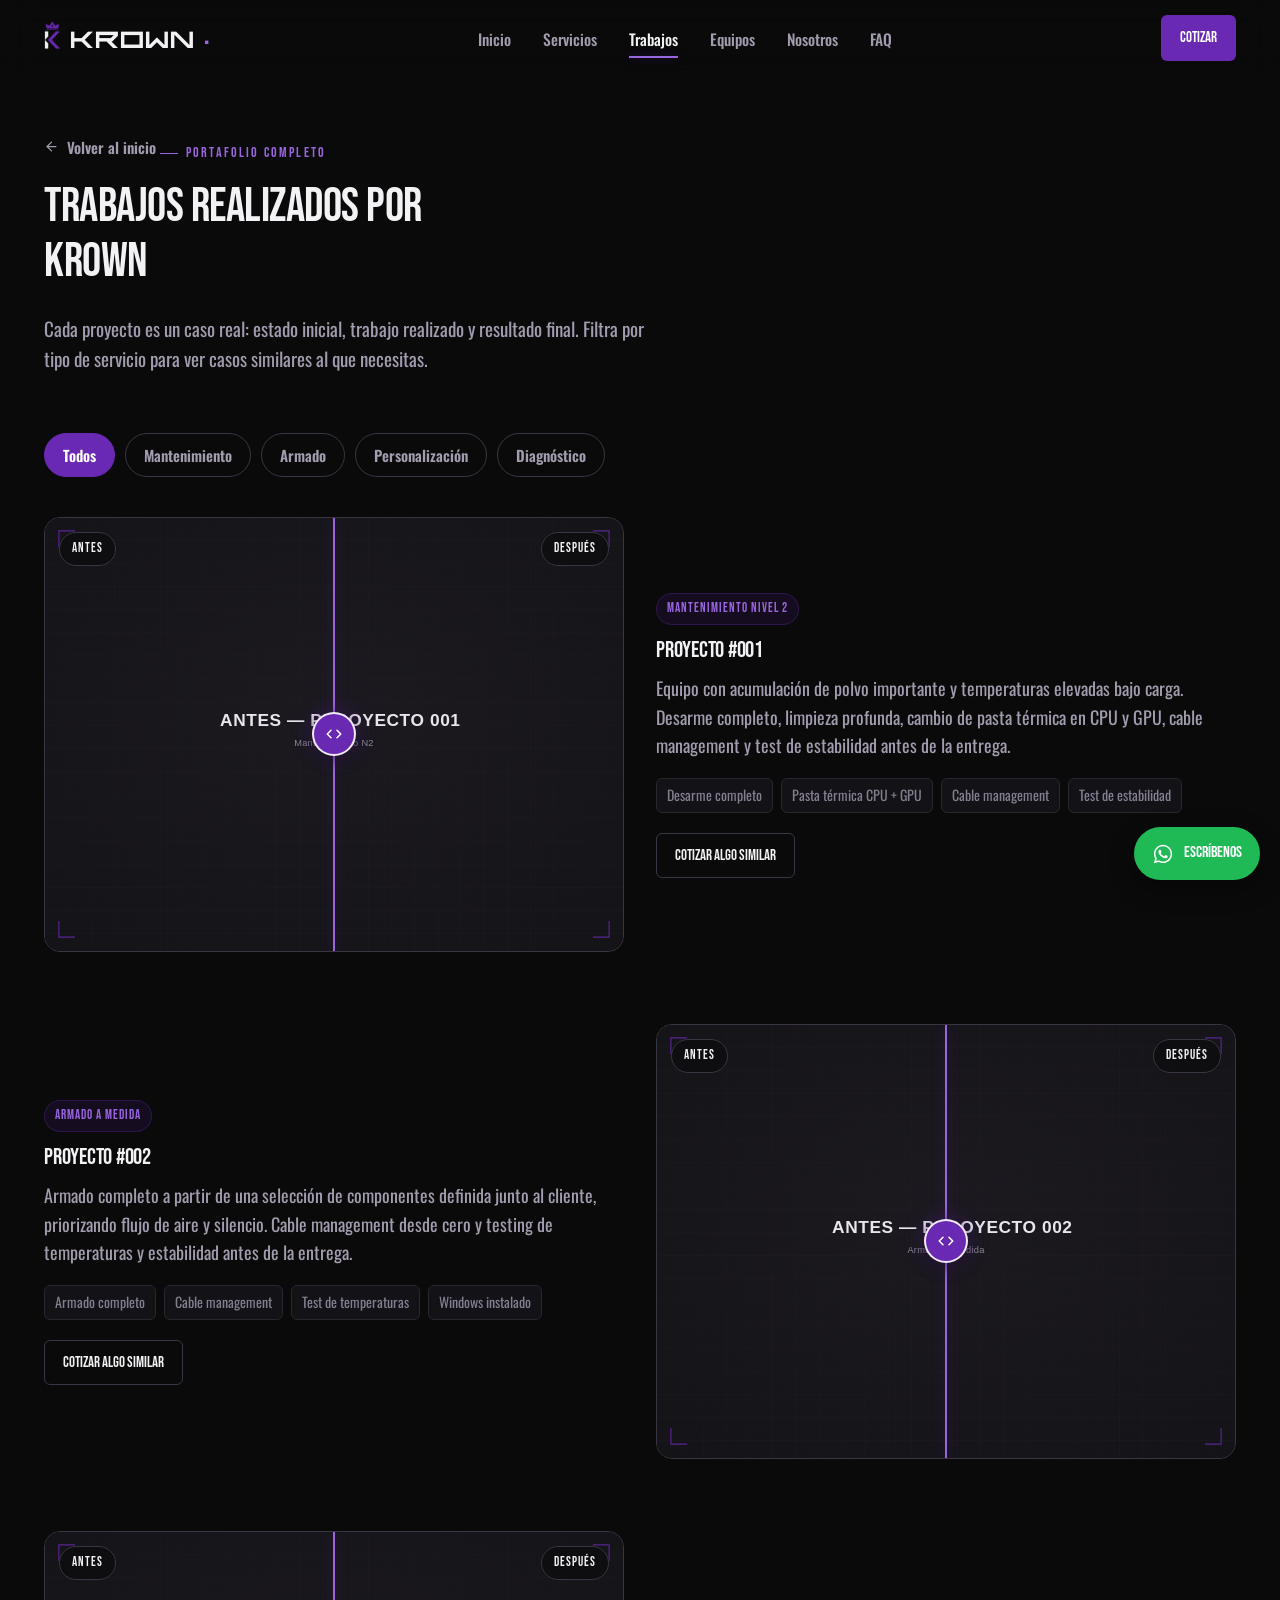
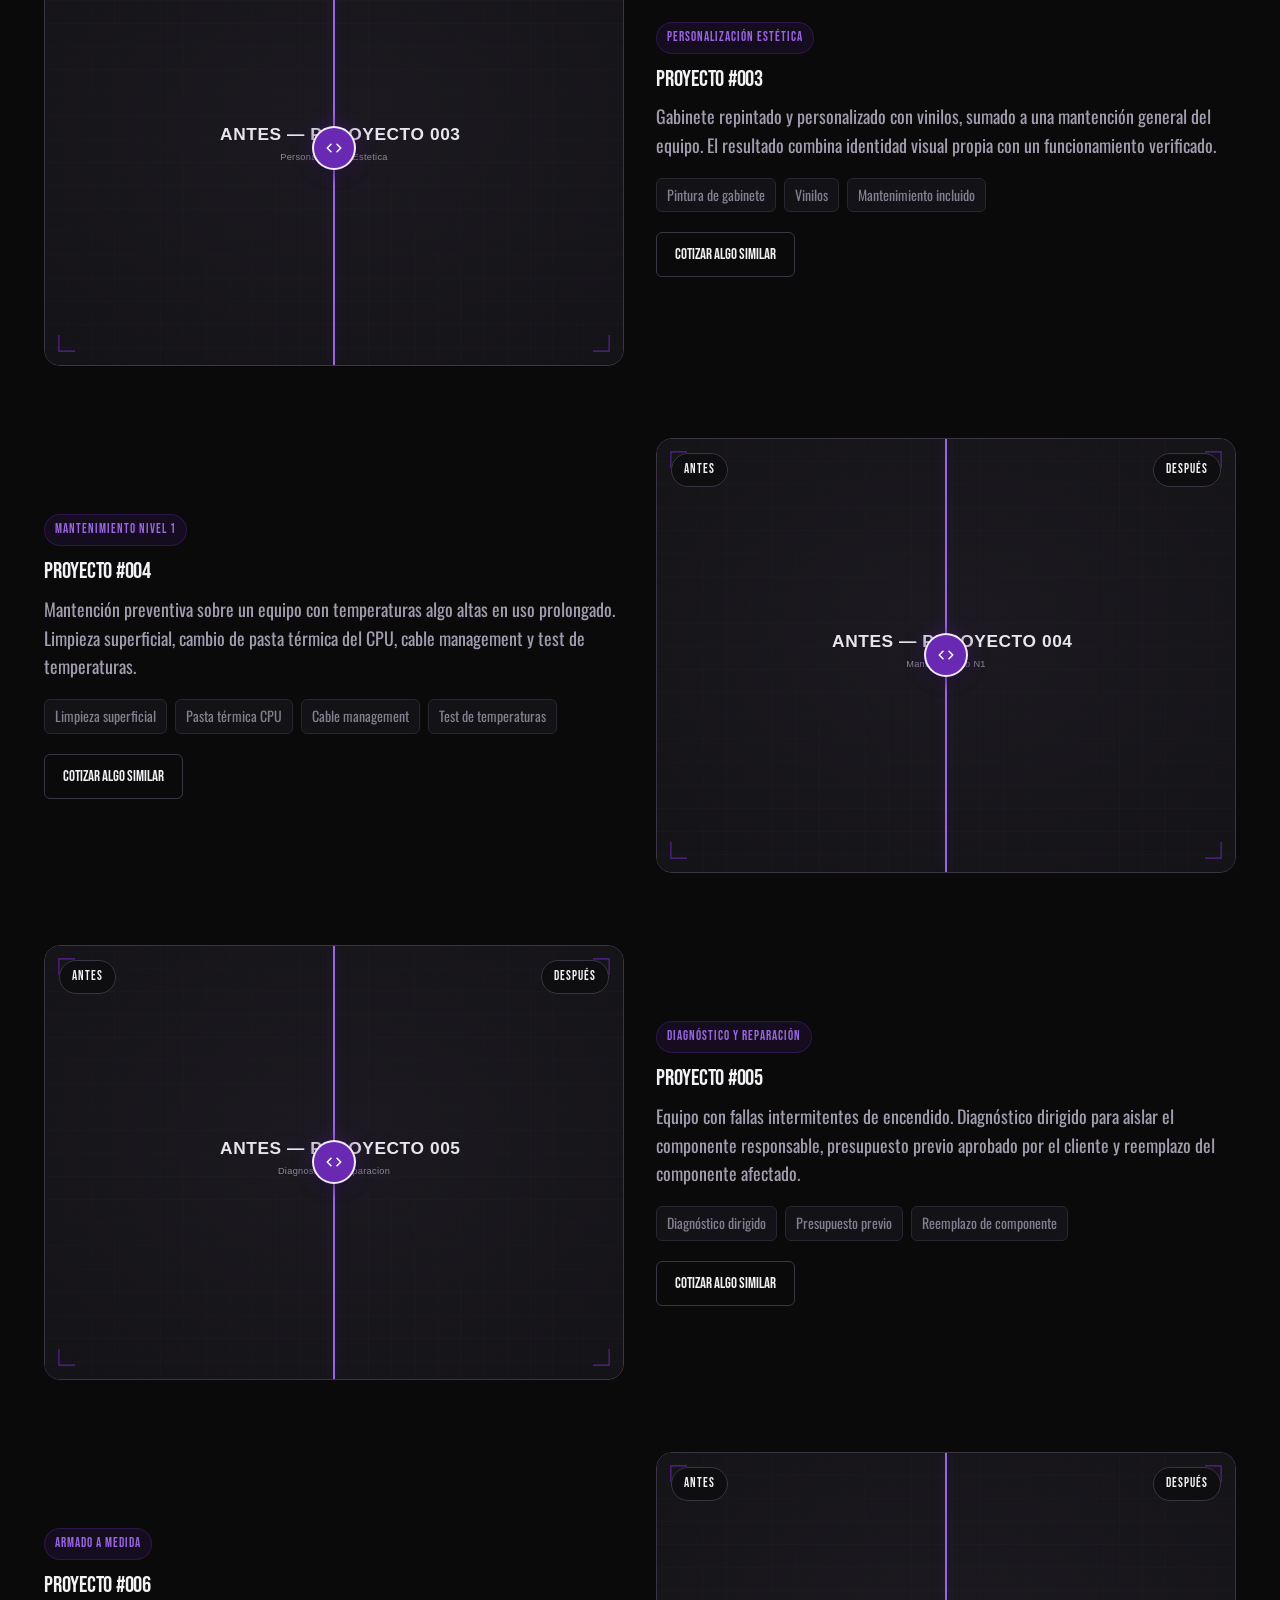
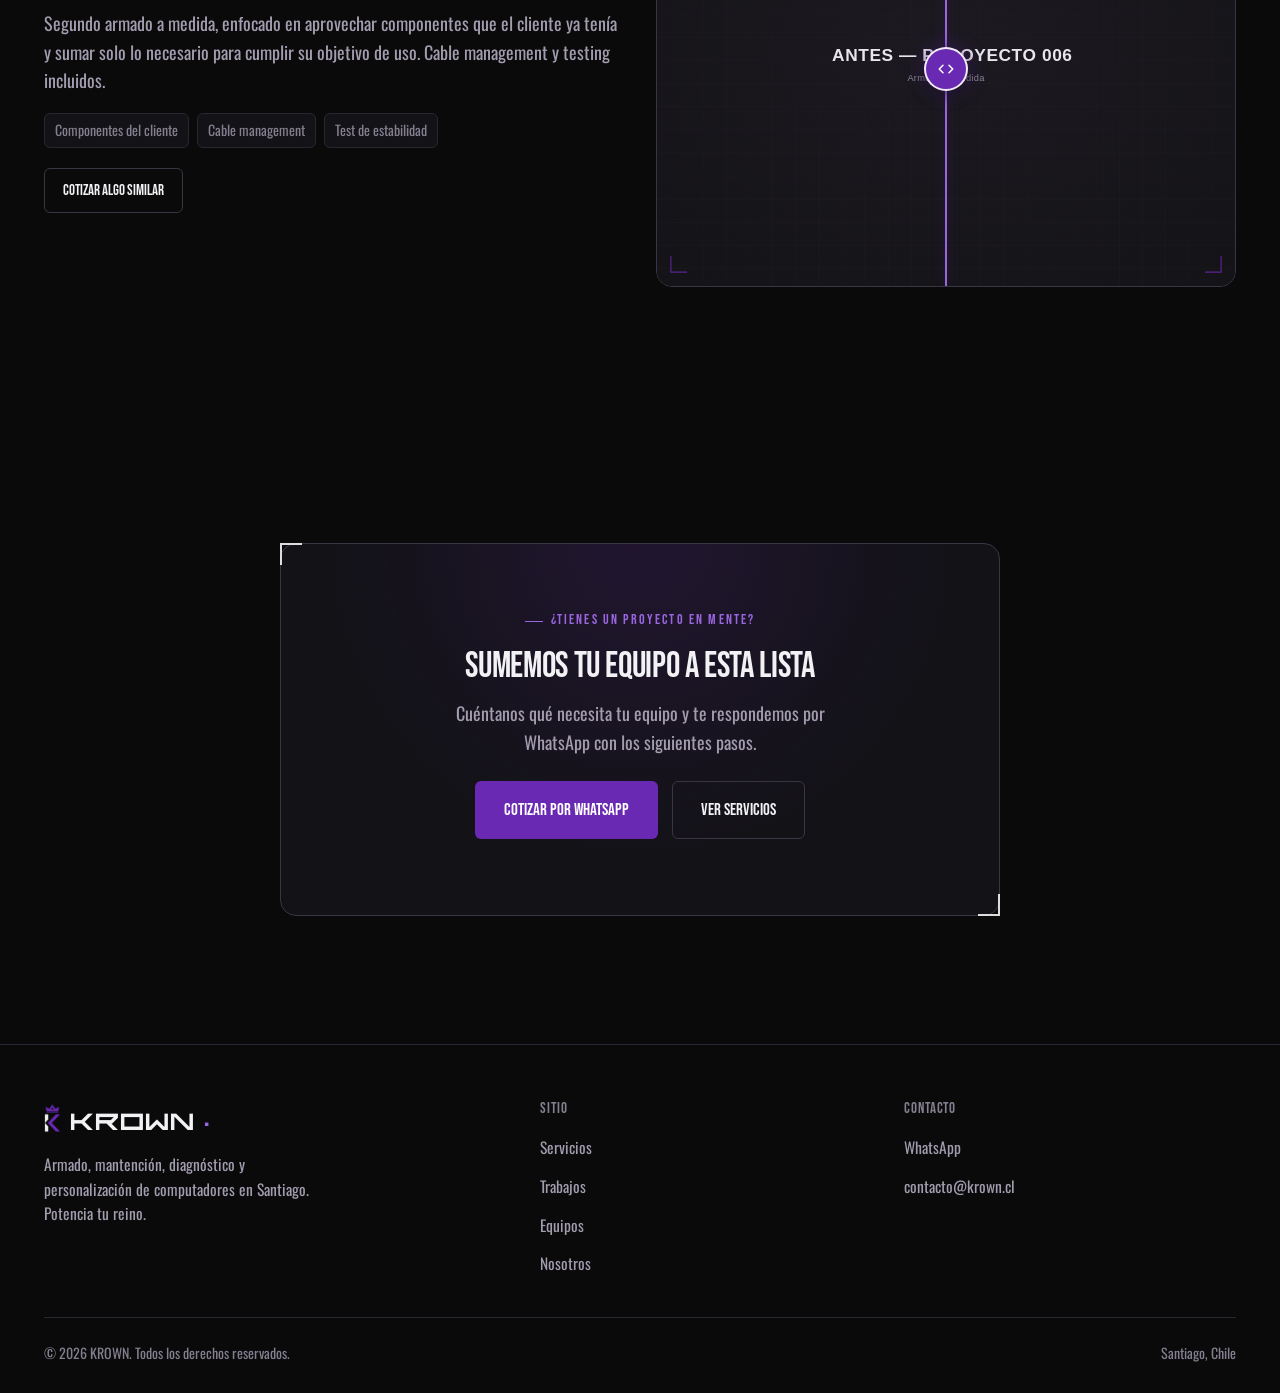
==== commit f1e2ce22: "Add files via upload" ====
--- a/trabajos.html
+++ b/trabajos.html
@@ -28,7 +28,7 @@
   <div class="container">
     <a href="index.html" class="logo">
       <img src="assets/logo/krown-icon.png" alt="" class="logo-icon" width="24" height="42" />
-      KROWN<span class="logo-dot">.</span>
+      <span class="logo-text">KROWN</span><span class="logo-dot">.</span>
     </a>
 
     <nav class="nav-desktop" aria-label="Navegación principal">
@@ -122,7 +122,7 @@
       <div class="footer-brand">
         <div class="logo">
           <img src="assets/logo/krown-icon.png" alt="" class="logo-icon" width="24" height="42" />
-          KROWN<span class="logo-dot">.</span>
+          <span class="logo-text">KROWN</span><span class="logo-dot">.</span>
         </div>
         <p>Armado, mantención, diagnóstico y personalización de computadores en Santiago. Potencia tu reino.</p>
       </div>
--- a/css/styles.css
+++ b/css/styles.css
@@ -71,7 +71,7 @@
 :root {
   /* Marca */
   --purple: #6929b2;
-  --purple-light: #8b4fd9;
+  --purple-light: #9a66e0;
   --purple-glow: rgba(105, 41, 178, 0.45);
 
   /* Base — negro no-puro para que las fotos no se "recorten" */
@@ -84,7 +84,7 @@
   /* Texto */
   --text: #f2f1f4;
   --text-muted: #a29cae;
-  --text-dim: #6f6a7a;
+  --text-dim: #847f8f;
 
   /* Estado */
   --success: #35c46a;
@@ -138,7 +138,7 @@
   background: var(--bg);
   color: var(--text);
   font-family: var(--font-body);
-  font-size: 16px;
+  font-size: 18px;
   line-height: 1.6;
   -webkit-font-smoothing: antialiased;
   font-synthesis: none;
@@ -186,7 +186,7 @@
   border-radius: var(--radius-sm);
   font-family: var(--font-display);
   font-weight: 600;
-  font-size: 14px;
+  font-size: 15px;
   transition: top var(--transition);
 }
 
@@ -254,7 +254,7 @@
   align-items: center;
   gap: 8px;
   font-family: var(--font-display);
-  font-size: 12px;
+  font-size: 13.5px;
   font-weight: 600;
   letter-spacing: 0.16em;
   text-transform: uppercase;
@@ -270,11 +270,11 @@
 }
 
 .section-head h2 {
-  font-size: clamp(28px, 4vw, 40px);
+  font-size: clamp(30px, 4.2vw, 44px);
 }
 
 .section-head p {
-  font-size: 17px;
+  font-size: 19px;
 }
 
 /* ---- Background grid texture (sutil, Cyber/Y2K 20%) ---- */
@@ -335,7 +335,7 @@
   border-radius: var(--radius-sm);
   font-family: var(--font-display);
   font-weight: 600;
-  font-size: 15px;
+  font-size: 16.5px;
   border: 1px solid transparent;
   transition: transform var(--transition), box-shadow var(--transition),
     background var(--transition), border-color var(--transition),
@@ -371,7 +371,7 @@
 
 .btn-sm {
   padding: 10px 18px;
-  font-size: 13px;
+  font-size: 14.5px;
 }
 
 .btn-block {
@@ -416,12 +416,17 @@
   font-size: 24px;
   letter-spacing: 0.04em;
   display: flex;
-  align-items: flex-end;
+  align-items: center;
   gap: 9px;
 }
 
 .logo .logo-dot {
   color: var(--purple-light);
+}
+
+.logo-text {
+  display: block;
+  transform: translateY(4px);
 }
 
 .logo-icon {
@@ -429,6 +434,7 @@
   width: auto;
   flex-shrink: 0;
   display: block;
+  transform: translateY(-3px);
 }
 
 .nav-desktop {
@@ -441,7 +447,7 @@
 }
 
 .nav-desktop a {
-  font-size: 14px;
+  font-size: 15.5px;
   font-weight: 500;
   color: var(--text-muted);
   position: relative;
@@ -518,7 +524,7 @@
   display: block;
   padding: 16px 4px;
   font-family: var(--font-display);
-  font-size: 20px;
+  font-size: 22px;
   font-weight: 600;
   border-bottom: 1px solid var(--border);
 }
@@ -576,14 +582,14 @@
 
 .hero .slogan {
   font-family: var(--font-display);
-  font-size: clamp(18px, 2.4vw, 22px);
+  font-size: clamp(19px, 2.6vw, 24px);
   color: var(--purple-light);
   font-weight: 500;
   margin-bottom: 20px;
 }
 
 .hero p.lead {
-  font-size: 18px;
+  font-size: 20px;
   max-width: 46ch;
   color: var(--text-muted);
 }
@@ -599,7 +605,7 @@
   display: flex;
   align-items: center;
   gap: 10px;
-  font-size: 13px;
+  font-size: 14.5px;
   color: var(--text-dim);
 }
 
@@ -650,7 +656,7 @@
   align-items: center;
   gap: 8px;
   font-family: var(--font-display);
-  font-size: 11px;
+  font-size: 12.5px;
   font-weight: 600;
   letter-spacing: 0.1em;
   text-transform: uppercase;
@@ -748,13 +754,13 @@
   border: 1px solid rgba(105, 41, 178, 0.5);
   color: var(--purple-light);
   font-family: var(--font-display);
-  font-size: 11px;
+  font-size: 12.5px;
   font-weight: 700;
 }
 
 .proceso-step .label {
   font-family: var(--font-display);
-  font-size: 12.5px;
+  font-size: 14px;
   font-weight: 700;
   letter-spacing: 0.04em;
   text-transform: uppercase;
@@ -792,7 +798,7 @@
   background: var(--bg);
   border: 1px solid var(--border);
   border-radius: var(--radius-sm);
-  font-size: 13px;
+  font-size: 14.5px;
   font-weight: 500;
 }
 
@@ -811,7 +817,7 @@
   border: 1px solid var(--border);
   border-left: 3px solid var(--purple);
   border-radius: var(--radius-sm);
-  font-size: 14px;
+  font-size: 15.5px;
   color: var(--text-muted);
 }
 
@@ -858,12 +864,12 @@
 }
 
 .servicio-card h3 {
-  font-size: 18px;
+  font-size: 20px;
   margin-bottom: 8px;
 }
 
 .servicio-card p {
-  font-size: 14.5px;
+  font-size: 16px;
   flex-grow: 1;
 }
 
@@ -875,7 +881,7 @@
 }
 
 .servicio-list li {
-  font-size: 13.5px;
+  font-size: 15px;
   color: var(--text-muted);
   padding-left: 18px;
   position: relative;
@@ -896,7 +902,7 @@
   display: inline-flex;
   align-items: center;
   gap: 6px;
-  font-size: 13.5px;
+  font-size: 15px;
   font-weight: 600;
   color: var(--purple-light);
   padding-top: 14px;
@@ -915,7 +921,7 @@
 /* Comparación niveles de mantenimiento */
 .niveles-compare-hint {
   display: none;
-  font-size: 12.5px;
+  font-size: 14px;
   color: var(--text-dim);
   margin: 40px 0 8px;
   align-items: center;
@@ -947,7 +953,7 @@
   width: 100%;
   border-collapse: collapse;
   min-width: 560px;
-  font-size: 14px;
+  font-size: 15.5px;
 }
 
 .niveles-compare th,
@@ -1028,7 +1034,7 @@
   top: 14px;
   z-index: 3;
   font-family: var(--font-display);
-  font-size: 11px;
+  font-size: 12.5px;
   font-weight: 700;
   letter-spacing: 0.08em;
   text-transform: uppercase;
@@ -1107,7 +1113,7 @@
 .trabajo-info .tag {
   display: inline-block;
   font-family: var(--font-display);
-  font-size: 11px;
+  font-size: 12.5px;
   font-weight: 700;
   letter-spacing: 0.08em;
   text-transform: uppercase;
@@ -1120,7 +1126,7 @@
 }
 
 .trabajo-info h3 {
-  font-size: 22px;
+  font-size: 23px;
   margin-bottom: 10px;
 }
 
@@ -1132,7 +1138,7 @@
 }
 
 .trabajo-meta span {
-  font-size: 12.5px;
+  font-size: 14px;
   color: var(--text-dim);
   background: var(--bg-elevated);
   border: 1px solid var(--border);
@@ -1197,7 +1203,7 @@
   align-items: center;
   gap: 6px;
   font-family: var(--font-display);
-  font-size: 11px;
+  font-size: 12.5px;
   font-weight: 700;
   letter-spacing: 0.06em;
   text-transform: uppercase;
@@ -1240,7 +1246,7 @@
 }
 
 .equipo-body h3 {
-  font-size: 18px;
+  font-size: 20px;
   margin-bottom: 6px;
 }
 
@@ -1252,7 +1258,7 @@
 }
 
 .equipo-specs li {
-  font-size: 13px;
+  font-size: 14.5px;
   color: var(--text-muted);
   padding-left: 14px;
   position: relative;
@@ -1278,14 +1284,14 @@
 .equipo-price {
   font-family: var(--font-display);
   font-weight: 700;
-  font-size: 19px;
+  font-size: 21px;
 }
 
 .equipo-price small {
   display: block;
   font-family: var(--font-body);
   font-weight: 400;
-  font-size: 11px;
+  font-size: 12.5px;
   color: var(--text-dim);
   text-transform: uppercase;
   letter-spacing: 0.04em;
@@ -1309,7 +1315,7 @@
 
 .equipos-empty p.lead {
   color: var(--text);
-  font-size: 18px;
+  font-size: 20px;
   margin-bottom: 20px;
 }
 
@@ -1356,7 +1362,7 @@
   background: var(--bg);
   border: 1px solid var(--border);
   border-radius: var(--radius-sm);
-  font-size: 13.5px;
+  font-size: 15px;
   font-weight: 600;
   text-align: center;
 }
@@ -1412,19 +1418,19 @@
 
 .testimonio-stars {
   color: var(--purple-light);
-  font-size: 14px;
+  font-size: 15.5px;
   letter-spacing: 2px;
   margin-bottom: 10px;
 }
 
 .testimonio-item p {
-  font-size: 14px;
+  font-size: 15.5px;
   color: var(--text);
   margin-bottom: 10px;
 }
 
 .testimonio-autor {
-  font-size: 12.5px;
+  font-size: 14px;
   color: var(--text-dim);
   font-weight: 600;
 }
@@ -1456,7 +1462,7 @@
   border: none;
   color: var(--text);
   font-family: var(--font-display);
-  font-size: 15.5px;
+  font-size: 17px;
   font-weight: 600;
   text-align: left;
 }
@@ -1481,7 +1487,7 @@
 
 .faq-answer-inner {
   padding: 0 22px 20px;
-  font-size: 14.5px;
+  font-size: 16px;
   color: var(--text-muted);
 }
 
@@ -1506,12 +1512,12 @@
 }
 
 .cta-final h2 {
-  font-size: clamp(26px, 4vw, 34px);
+  font-size: clamp(28px, 4.2vw, 36px);
   margin-bottom: 12px;
 }
 
 .cta-final p {
-  font-size: 16px;
+  font-size: 18px;
   max-width: 46ch;
   margin-left: auto;
   margin-right: auto;
@@ -1545,12 +1551,12 @@
 }
 
 .footer-brand p {
-  font-size: 14px;
+  font-size: 15.5px;
   max-width: 34ch;
 }
 
 .footer-col h4 {
-  font-size: 13px;
+  font-size: 14.5px;
   text-transform: uppercase;
   letter-spacing: 0.06em;
   color: var(--text-dim);
@@ -1564,7 +1570,7 @@
 }
 
 .footer-col a {
-  font-size: 14px;
+  font-size: 15.5px;
   color: var(--text-muted);
   transition: color var(--transition);
 }
@@ -1581,7 +1587,7 @@
   gap: 12px;
   align-items: center;
   justify-content: space-between;
-  font-size: 12.5px;
+  font-size: 14px;
   color: var(--text-dim);
 }
 
@@ -1601,7 +1607,7 @@
   box-shadow: 0 8px 24px rgba(0, 0, 0, 0.4), 0 0 0 0 rgba(31, 185, 85, 0.5);
   font-family: var(--font-display);
   font-weight: 600;
-  font-size: 14px;
+  font-size: 15.5px;
   transition: transform var(--transition), box-shadow var(--transition);
 }
 
@@ -1640,7 +1646,7 @@
   border: 1px solid var(--border-strong);
   background: transparent;
   color: var(--text-muted);
-  font-size: 13.5px;
+  font-size: 15px;
   font-weight: 600;
   transition: all var(--transition);
 }
@@ -1684,12 +1690,12 @@
 }
 
 .page-hero h1 {
-  font-size: clamp(32px, 5vw, 46px);
+  font-size: clamp(34px, 5.2vw, 48px);
   max-width: 20ch;
 }
 
 .page-hero p.lead {
-  font-size: 17px;
+  font-size: 19px;
   max-width: 60ch;
   color: var(--text-muted);
 }
@@ -1699,7 +1705,7 @@
   display: inline-flex;
   align-items: center;
   gap: 8px;
-  font-size: 13.5px;
+  font-size: 15px;
   font-weight: 600;
   color: var(--text-muted);
   margin-bottom: 20px;
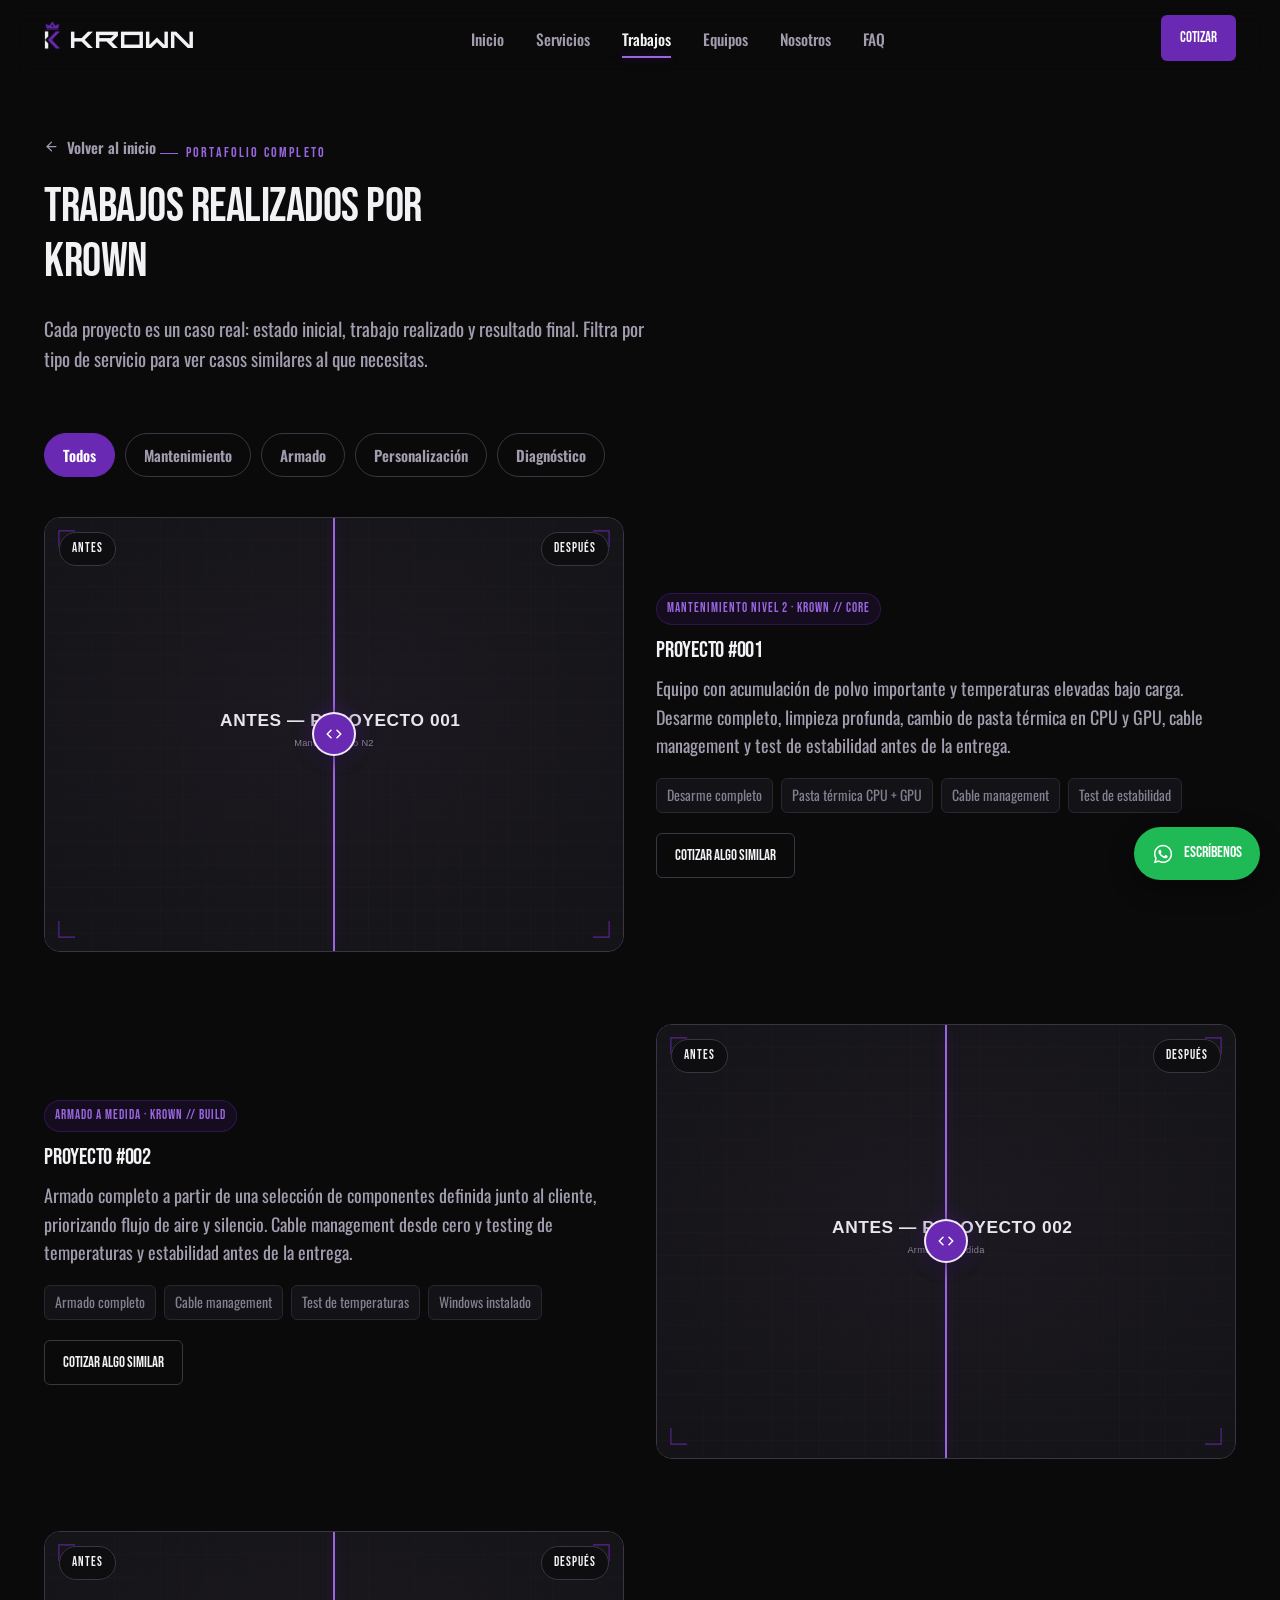
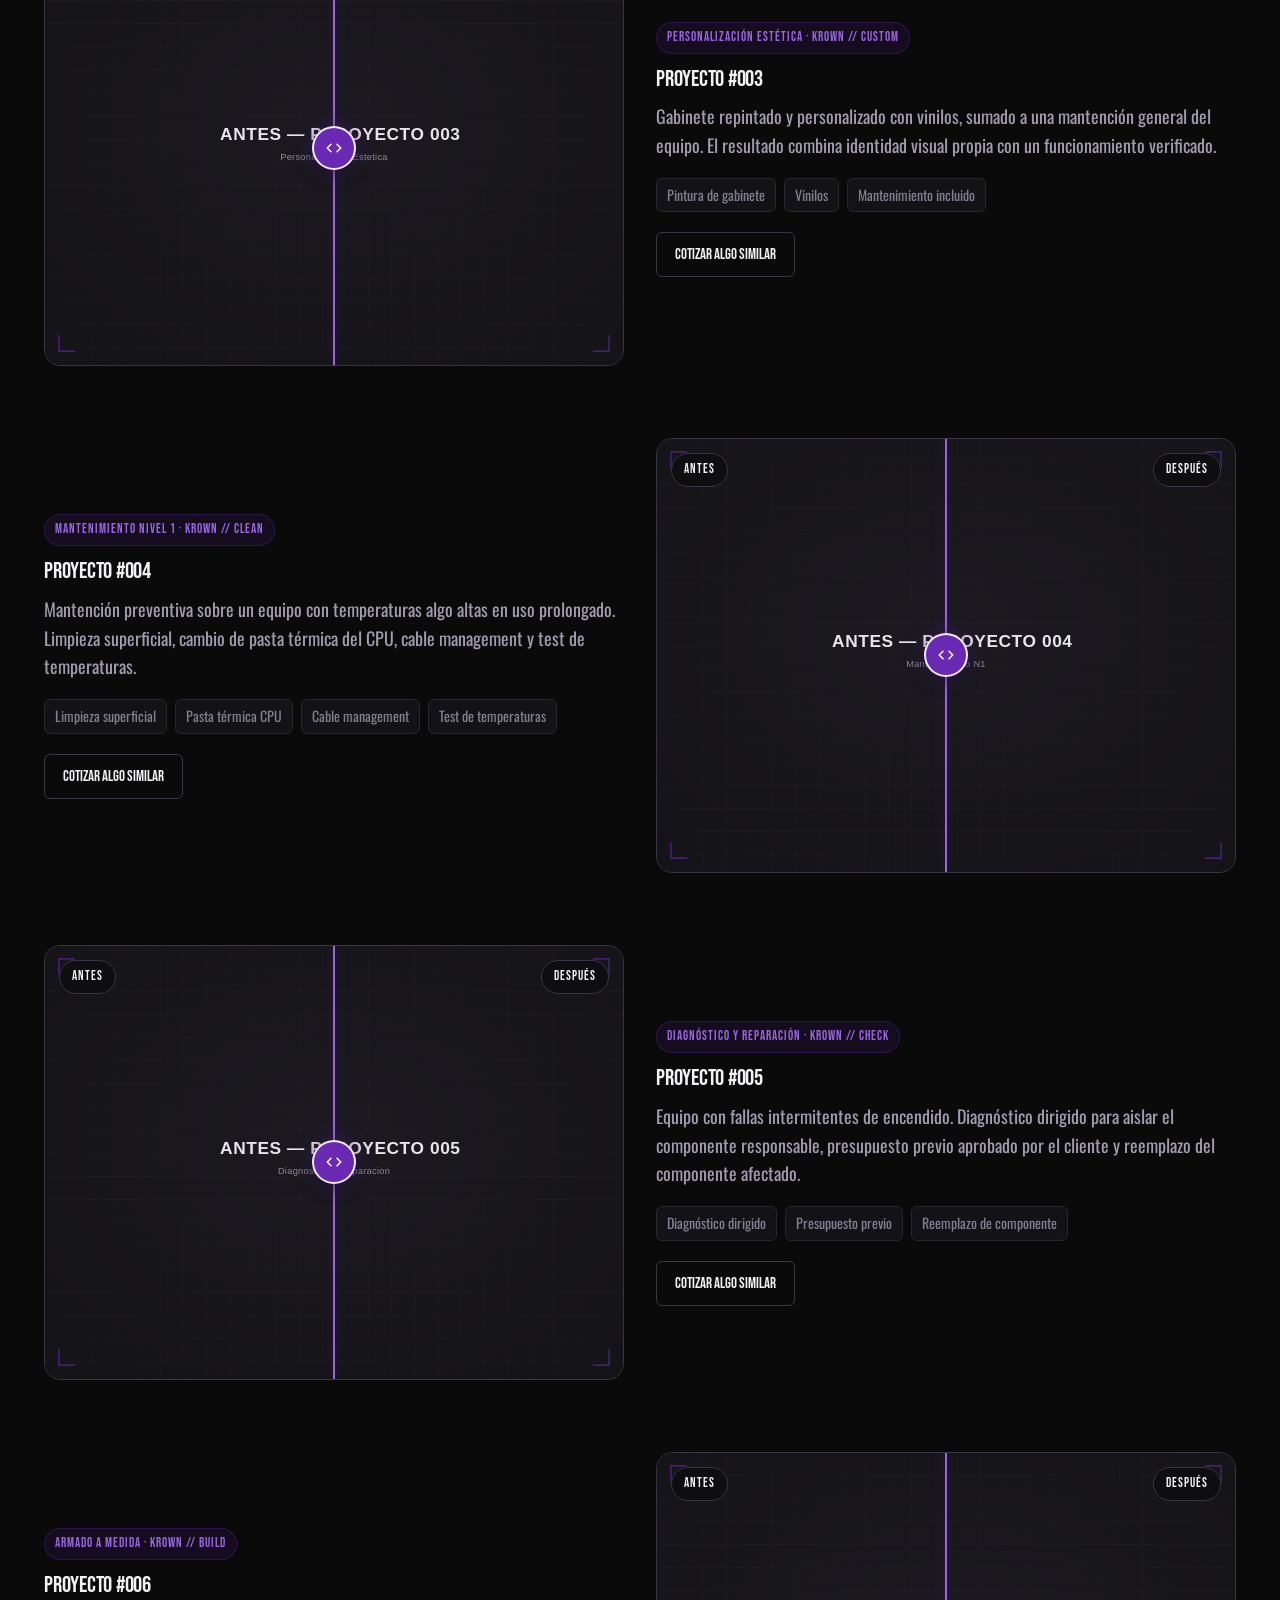
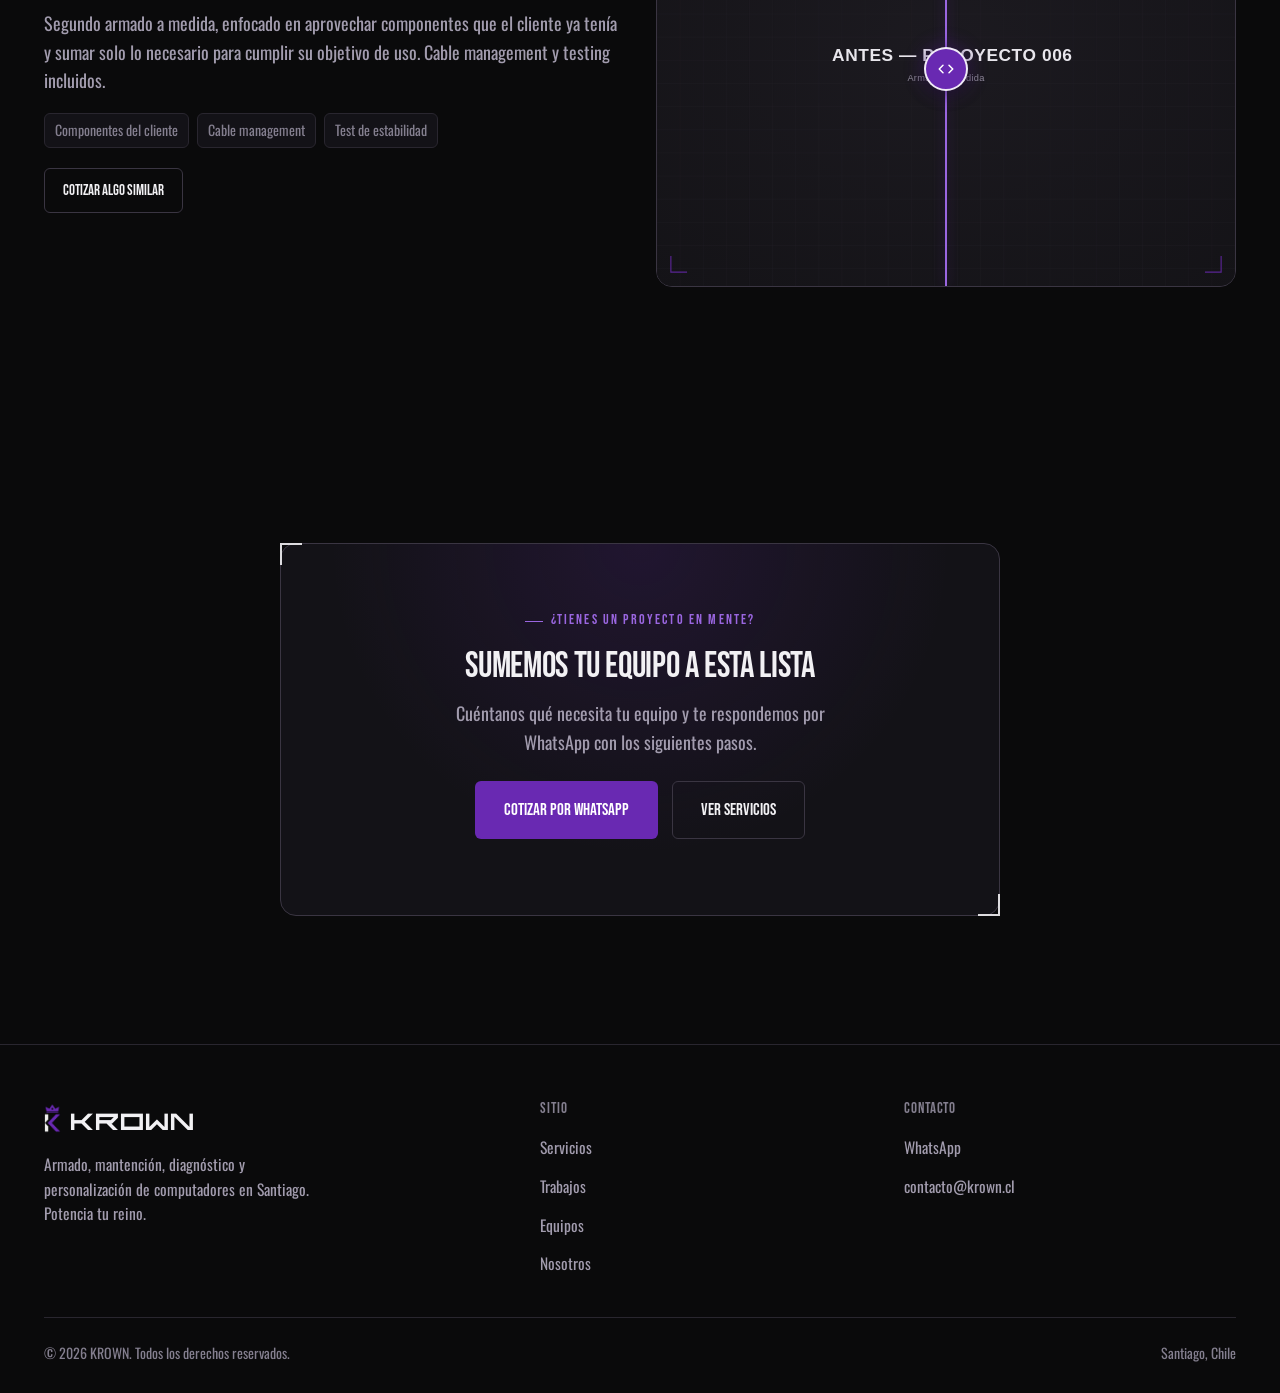
==== commit a94275d3: "Add files via upload" ====
--- a/trabajos.html
+++ b/trabajos.html
@@ -28,7 +28,7 @@
   <div class="container">
     <a href="index.html" class="logo">
       <img src="assets/logo/krown-icon.png" alt="" class="logo-icon" width="24" height="42" />
-      <span class="logo-text">KROWN</span><span class="logo-dot">.</span>
+      <span class="logo-text">KROWN</span>
     </a>
 
     <nav class="nav-desktop" aria-label="Navegación principal">
@@ -122,7 +122,7 @@
       <div class="footer-brand">
         <div class="logo">
           <img src="assets/logo/krown-icon.png" alt="" class="logo-icon" width="24" height="42" />
-          <span class="logo-text">KROWN</span><span class="logo-dot">.</span>
+          <span class="logo-text">KROWN</span>
         </div>
         <p>Armado, mantención, diagnóstico y personalización de computadores en Santiago. Potencia tu reino.</p>
       </div>
--- a/css/styles.css
+++ b/css/styles.css
@@ -420,10 +420,6 @@
   gap: 9px;
 }
 
-.logo .logo-dot {
-  color: var(--purple-light);
-}
-
 .logo-text {
   display: block;
   transform: translateY(4px);
@@ -898,14 +894,13 @@
 }
 
 .servicio-link {
-  margin-top: auto;
   display: inline-flex;
   align-items: center;
   gap: 6px;
   font-size: 15px;
   font-weight: 600;
   color: var(--purple-light);
-  padding-top: 14px;
+  white-space: nowrap;
 }
 
 .servicio-link svg {
@@ -916,6 +911,127 @@
 
 .servicio-link:hover svg {
   transform: translateX(3px);
+}
+
+/* Nombre de marca del servicio (ej. "KROWN // BUILD") sobre el título */
+.servicio-slug {
+  display: block;
+  font-family: ui-monospace, "SFMono-Regular", Menlo, Consolas, monospace;
+  font-size: 12.5px;
+  letter-spacing: 0.02em;
+  color: var(--purple-light);
+  margin-bottom: 6px;
+}
+
+/* Precio + CTA anclados al fondo de la tarjeta */
+.servicio-footer {
+  margin-top: auto;
+  display: flex;
+  align-items: center;
+  justify-content: space-between;
+  flex-wrap: wrap;
+  gap: 10px 14px;
+  padding-top: 16px;
+  border-top: 1px solid var(--border);
+}
+
+.servicio-price {
+  font-family: var(--font-display);
+  font-weight: 700;
+  font-size: 19px;
+  white-space: nowrap;
+}
+
+/* Variantes con precio propio (ej. Upgrade Quick/Full, Custom Exterior/Complete/Vinyls) */
+.servicio-tiers {
+  display: flex;
+  flex-direction: column;
+  gap: 8px;
+  margin: 12px 0 16px;
+}
+
+.servicio-tier {
+  display: flex;
+  align-items: center;
+  justify-content: space-between;
+  gap: 10px;
+  padding: 10px 12px;
+  background: var(--bg);
+  border: 1px solid var(--border);
+  border-radius: var(--radius-sm);
+}
+
+.servicio-tier-name {
+  font-family: var(--font-display);
+  font-size: 14px;
+  letter-spacing: 0.03em;
+}
+
+.servicio-tier-name span {
+  display: block;
+  font-family: var(--font-body);
+  font-size: 12.5px;
+  font-weight: 400;
+  letter-spacing: normal;
+  color: var(--text-muted);
+  margin-top: 2px;
+}
+
+.servicio-tier-price {
+  font-family: var(--font-display);
+  font-weight: 700;
+  font-size: 15px;
+  white-space: nowrap;
+  flex-shrink: 0;
+}
+
+/* ---- Paquetes combinados ---- */
+.paquetes-head {
+  margin: 64px 0 28px;
+  max-width: 640px;
+}
+
+.paquetes-head h3 {
+  font-size: clamp(24px, 3vw, 32px);
+  margin-bottom: 10px;
+}
+
+.paquetes-head p {
+  font-size: 16px;
+  color: var(--text-muted);
+}
+
+.paquete-head {
+  display: flex;
+  align-items: center;
+  justify-content: space-between;
+  margin-bottom: 18px;
+}
+
+.paquete-head .servicio-icon {
+  margin-bottom: 0;
+}
+
+.paquete-ahorro {
+  font-family: var(--font-display);
+  font-size: 12.5px;
+  font-weight: 700;
+  letter-spacing: 0.04em;
+  text-transform: uppercase;
+  color: var(--success);
+  background: rgba(53, 196, 106, 0.12);
+  border: 1px solid rgba(53, 196, 106, 0.35);
+  padding: 5px 10px;
+  border-radius: 999px;
+  white-space: nowrap;
+}
+
+.paquete-card {
+  border-color: rgba(105, 41, 178, 0.28);
+}
+
+.paquete-card:hover {
+  border-color: var(--purple-light);
 }
 
 /* Comparación niveles de mantenimiento */
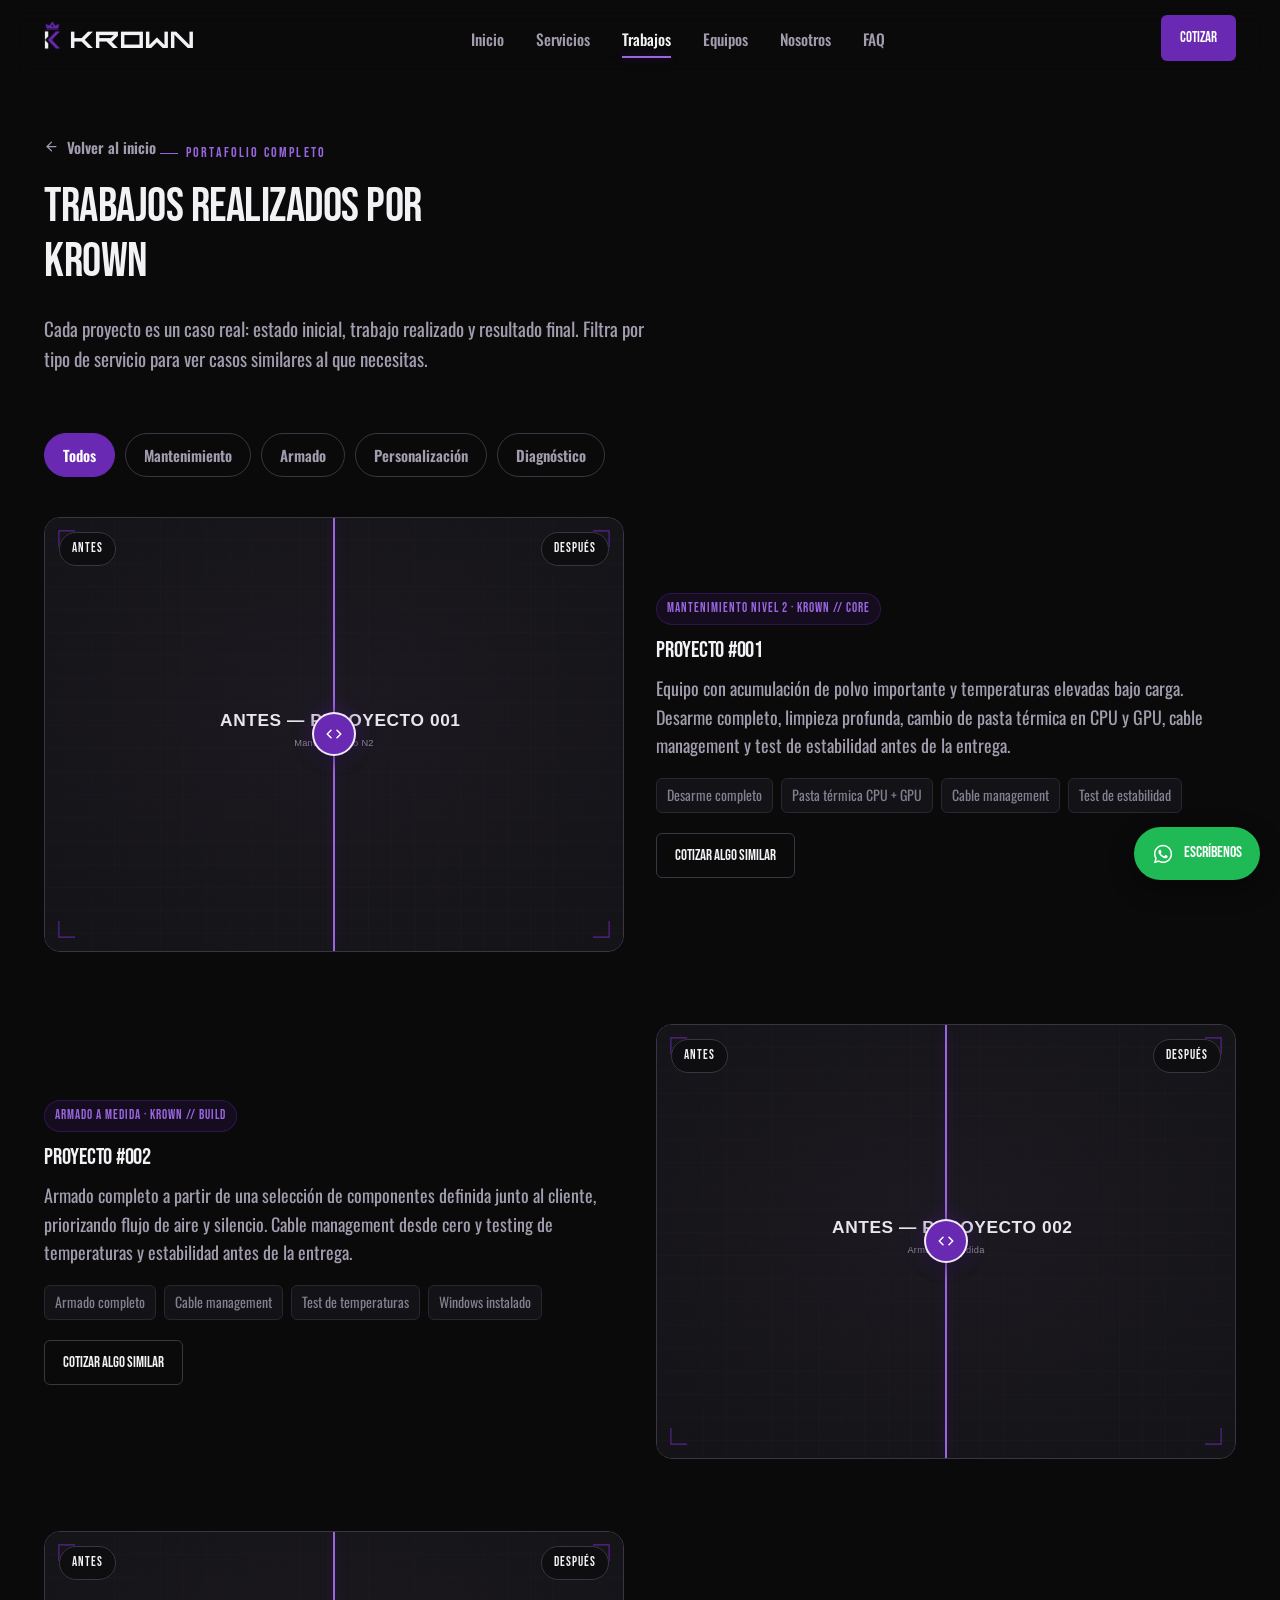
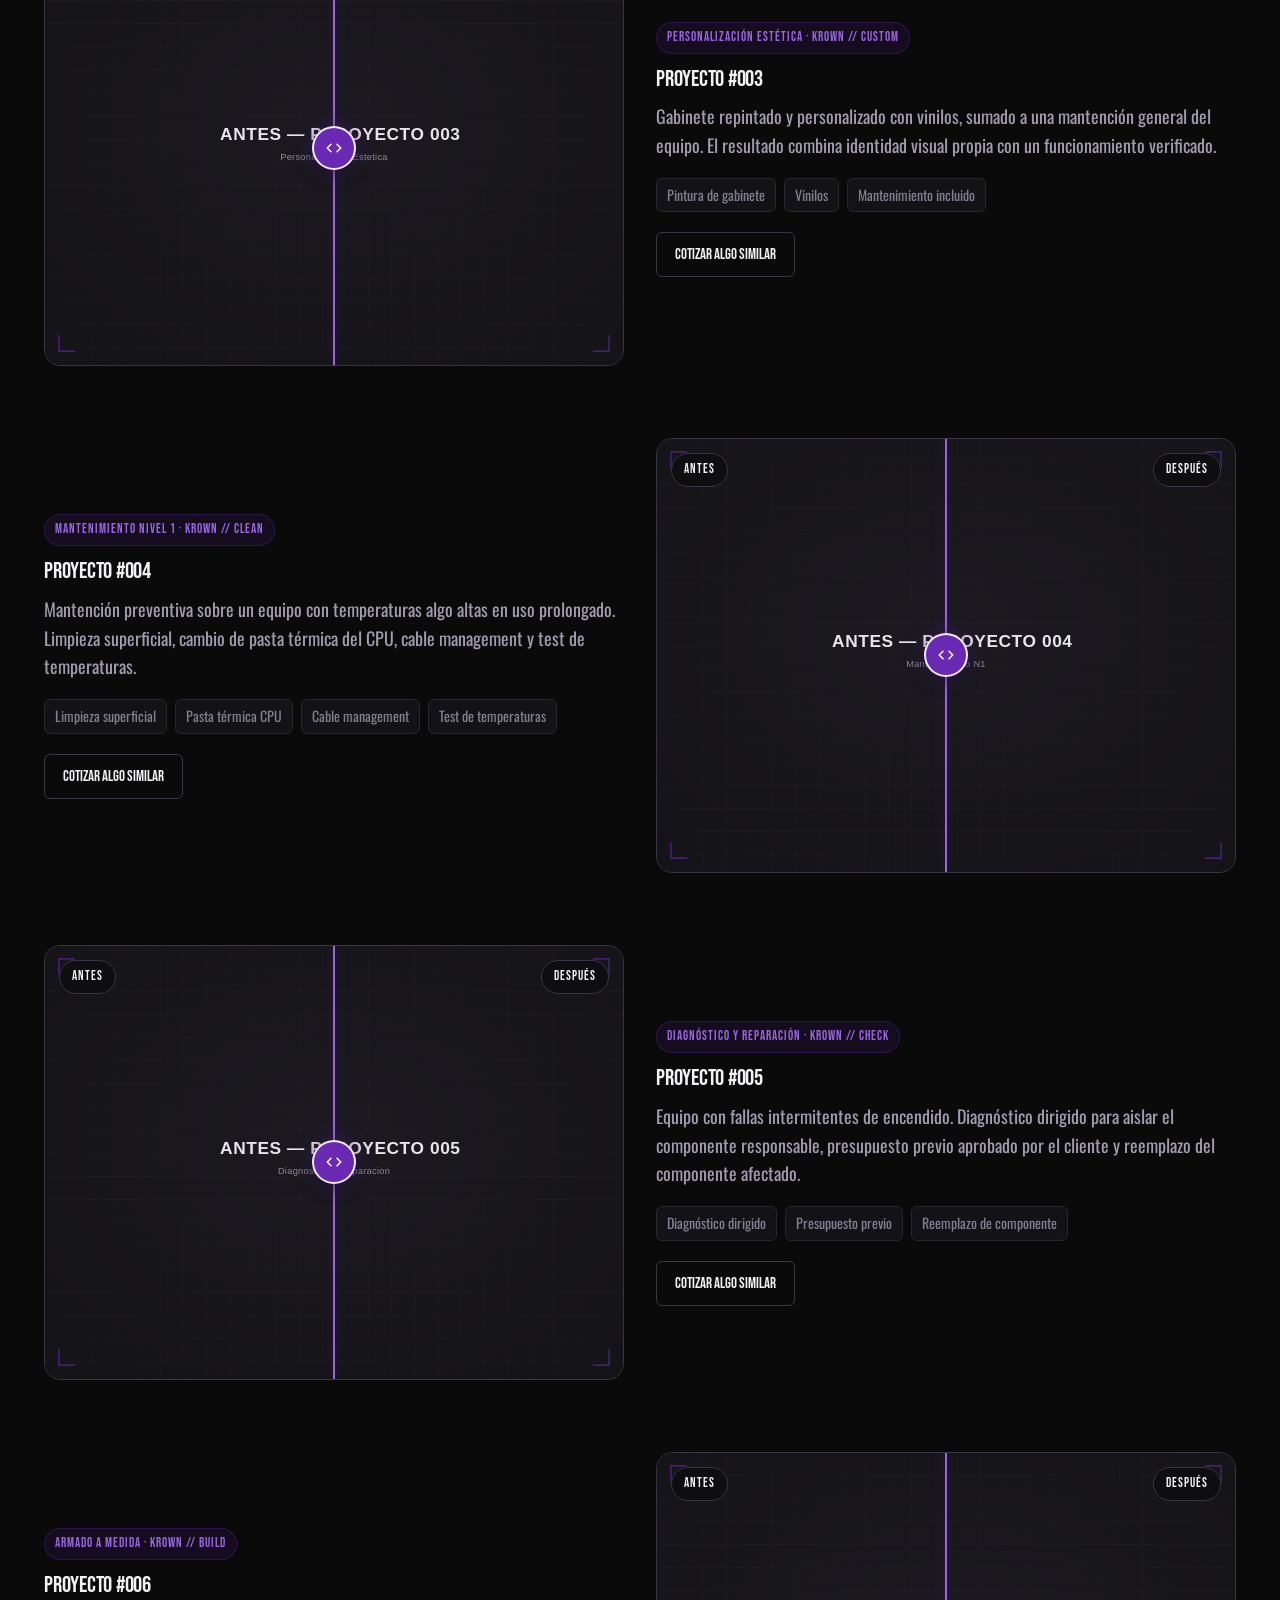
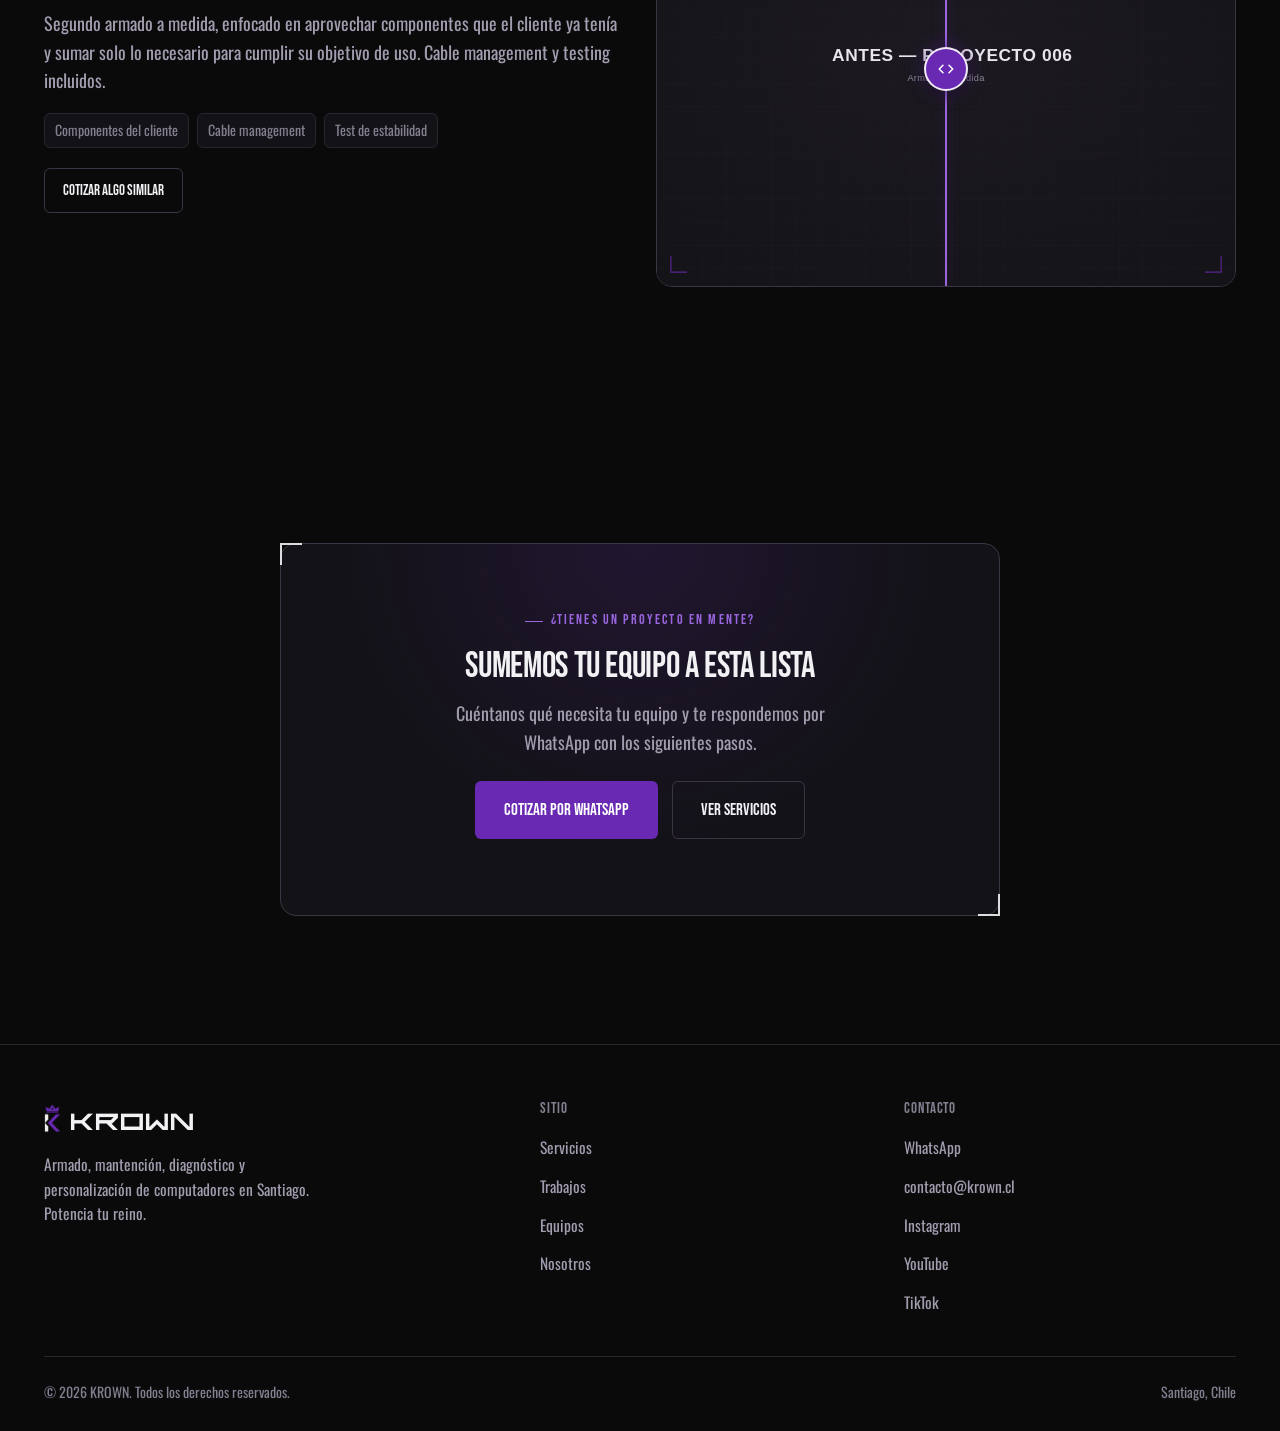
==== commit 841c6fe3: "Add files via upload" ====
--- a/trabajos.html
+++ b/trabajos.html
@@ -143,6 +143,8 @@
           <li><a href="#" data-wa="general">WhatsApp</a></li>
           <li id="footer-email-item"><a href="#" id="footer-email">Correo</a></li>
           <li id="footer-ig-item" style="display:none;"><a href="#" id="footer-ig" target="_blank" rel="noopener">Instagram</a></li>
+          <li id="footer-yt-item" style="display:none;"><a href="#" id="footer-yt" target="_blank" rel="noopener">YouTube</a></li>
+          <li id="footer-tt-item" style="display:none;"><a href="#" id="footer-tt" target="_blank" rel="noopener">TikTok</a></li>
         </ul>
       </div>
     </div>
--- a/css/styles.css
+++ b/css/styles.css
@@ -1437,7 +1437,7 @@
 
 /* ---- Quiénes somos ---- */
 .nosotros {
-  background: var(--bg-elevated);
+  background: var(--bg);
   border-top: 1px solid var(--border);
   border-bottom: 1px solid var(--border);
 }
@@ -1854,3 +1854,269 @@
     transform: none;
   }
 }
+
+/* ---- Contenido / redes (js/contenido.js) ---- */
+.contenido[hidden] { display: none; }
+
+.contenido-layout {
+  display: grid;
+  gap: 20px;
+}
+
+.contenido-lista {
+  display: grid;
+  gap: 16px;
+  align-content: start;
+}
+
+@media (min-width: 960px) {
+  .contenido-layout {
+    grid-template-columns: 1.5fr 1fr;
+    gap: 24px;
+    align-items: stretch;
+  }
+  .contenido-lista {
+    grid-template-rows: repeat(3, 1fr);
+    /* La lista no define la altura: la manda la tarjeta destacada (16:9). */
+    contain: size;
+  }
+  .contenido-lista .video-card {
+    flex-direction: row;
+  }
+  .contenido-lista .video-thumb {
+    flex: 0 0 46%;
+    aspect-ratio: auto;
+    min-height: 110px;
+  }
+  .contenido-lista .video-info {
+    justify-content: center;
+    padding: 14px 16px;
+  }
+  .contenido-lista .video-plataforma { left: 8px; top: 8px; padding: 3px 8px; font-size: 12px; }
+  .contenido-lista .video-plataforma svg { display: none; }
+  .contenido-lista .video-duracion { display: none; }
+  .contenido-lista .video-play { width: 44px; height: 44px; margin: -22px 0 0 -22px; }
+  .contenido-lista .video-play svg { width: 18px; height: 18px; }
+
+  .contenido-layout--solo {
+    grid-template-columns: minmax(0, 720px);
+    justify-content: center;
+  }
+}
+
+.video-card {
+  display: flex;
+  flex-direction: column;
+  background: var(--bg-elevated);
+  border: 1px solid var(--border);
+  border-radius: var(--radius-md);
+  overflow: hidden;
+  color: inherit;
+  transition: border-color var(--transition), transform var(--transition);
+}
+
+.video-card:hover,
+.video-card:focus-visible {
+  border-color: var(--purple-light);
+  transform: translateY(-3px);
+}
+
+.video-thumb {
+  position: relative;
+  display: block;
+  aspect-ratio: 16 / 9;
+  overflow: hidden;
+  background: linear-gradient(135deg, #1c1626, #0f0d14);
+}
+
+.video-thumb img {
+  width: 100%;
+  height: 100%;
+  object-fit: cover;
+  transition: transform 400ms ease;
+}
+
+.video-card:hover .video-thumb img { transform: scale(1.04); }
+
+.video-fallback {
+  position: absolute;
+  inset: 0;
+  display: grid;
+  place-items: center;
+  color: rgba(154, 102, 224, 0.35);
+}
+.video-fallback svg { width: 64px; height: 64px; }
+
+.video-thumb::after {
+  content: "";
+  position: absolute;
+  inset: 0;
+  background: linear-gradient(to top, rgba(10, 10, 11, 0.55), transparent 55%);
+  pointer-events: none;
+}
+
+.video-play {
+  position: absolute;
+  left: 50%;
+  top: 50%;
+  z-index: 2;
+  width: 56px;
+  height: 56px;
+  margin: -28px 0 0 -28px;
+  display: grid;
+  place-items: center;
+  border-radius: 50%;
+  background: var(--purple);
+  color: #fff;
+  box-shadow: 0 0 0 6px rgba(105, 41, 178, 0.28), 0 6px 24px var(--purple-glow);
+  transition: transform var(--transition);
+}
+.video-play svg { width: 22px; height: 22px; margin-left: 3px; }
+.video-card:hover .video-play { transform: scale(1.1); }
+.video-card--grande .video-play { width: 72px; height: 72px; margin: -36px 0 0 -36px; }
+.video-card--grande .video-play svg { width: 28px; height: 28px; }
+
+.video-plataforma {
+  position: absolute;
+  left: 12px;
+  top: 12px;
+  z-index: 2;
+  display: inline-flex;
+  align-items: center;
+  gap: 6px;
+  padding: 5px 10px;
+  border-radius: 999px;
+  background: rgba(10, 10, 11, 0.78);
+  border: 1px solid var(--border-strong);
+  font-family: var(--font-display);
+  font-size: 13px;
+  letter-spacing: 0.08em;
+  text-transform: uppercase;
+}
+.video-plataforma svg { width: 14px; height: 14px; color: var(--purple-light); }
+
+.video-duracion {
+  position: absolute;
+  right: 12px;
+  bottom: 12px;
+  z-index: 2;
+  padding: 3px 8px;
+  border-radius: var(--radius-sm);
+  background: rgba(10, 10, 11, 0.85);
+  font-size: 13px;
+  font-weight: 500;
+}
+
+.video-info {
+  display: flex;
+  flex-direction: column;
+  gap: 6px;
+  padding: 16px 18px 18px;
+}
+
+.video-titulo {
+  font-family: var(--font-display);
+  font-size: 19px;
+  letter-spacing: 0.02em;
+  line-height: 1.2;
+}
+.video-card--grande .video-titulo { font-size: clamp(24px, 3vw, 32px); }
+
+.video-info p { font-size: 16px; color: var(--text-muted); margin: 0; }
+.video-meta { font-size: 14px; color: var(--text-dim); }
+
+.contenido-redes {
+  display: flex;
+  flex-wrap: wrap;
+  justify-content: center;
+  gap: 12px;
+  margin-top: 40px;
+}
+.contenido-redes[hidden] { display: none; }
+.contenido-redes .btn svg { width: 18px; height: 18px; }
+
+/* ---- Servicios: confianza, selector y paquetes ---- */
+.servicio-card,
+.paquetes,
+#servicios,
+#trabajos { scroll-margin-top: 88px; }
+
+.confianza-strip {
+  list-style: none;
+  display: grid;
+  gap: 12px;
+  margin: 0 0 28px;
+  padding: 0;
+}
+@media (min-width: 860px) {
+  .confianza-strip { grid-template-columns: repeat(3, 1fr); gap: 16px; }
+}
+.confianza-strip li {
+  display: flex;
+  align-items: center;
+  gap: 14px;
+  padding: 14px 18px;
+  background: var(--bg-elevated);
+  border: 1px solid var(--border);
+  border-radius: var(--radius-md);
+  font-size: 16px;
+  color: var(--text-muted);
+  line-height: 1.35;
+}
+.confianza-strip li strong { color: var(--text); font-weight: 600; }
+.confianza-strip svg { width: 26px; height: 26px; flex-shrink: 0; color: var(--purple-light); }
+
+.necesitas { margin: 0 0 40px; text-align: center; }
+.necesitas-title {
+  font-family: var(--font-display);
+  font-size: 22px;
+  letter-spacing: 0.04em;
+  text-transform: uppercase;
+  color: var(--text);
+  margin-bottom: 14px;
+}
+.necesitas-chips { display: flex; flex-wrap: wrap; justify-content: center; gap: 10px; }
+.necesitas-chip {
+  padding: 10px 18px;
+  border: 1px solid var(--border-strong);
+  border-radius: 999px;
+  background: var(--bg-elevated);
+  font-size: 16px;
+  color: var(--text);
+  transition: border-color var(--transition), background var(--transition), transform var(--transition);
+}
+.necesitas-chip:hover,
+.necesitas-chip:focus-visible {
+  border-color: var(--purple-light);
+  background: rgba(105, 41, 178, 0.18);
+  transform: translateY(-2px);
+}
+.necesitas-chip--alt { border-style: dashed; color: var(--purple-light); }
+
+/* La tarjeta a la que llega el selector se resalta un momento */
+.servicio-card:target {
+  border-color: var(--purple-light);
+  box-shadow: 0 0 0 1px var(--purple-light), 0 0 32px var(--purple-glow);
+  animation: card-target 2.4s ease-out;
+}
+@keyframes card-target {
+  0% { box-shadow: 0 0 0 2px var(--purple-light), 0 0 48px var(--purple-glow); }
+}
+
+.paquetes {
+  background: var(--bg-elevated);
+  border-top: 1px solid var(--border);
+  border-bottom: 1px solid var(--border);
+}
+.paquetes .paquete-card { background: var(--bg); }
+
+/* ---- Quiénes somos: foto opcional + texto en primera persona ---- */
+.nosotros-media[hidden] { display: none; }
+.nosotros-media { margin: 0; }
+.nosotros-media img { width: 100%; height: 100%; object-fit: cover; aspect-ratio: 4 / 5; }
+.nosotros--solo .container { grid-template-columns: minmax(0, 760px); justify-content: center; }
+.nosotros--solo .nosotros-copy { text-align: center; }
+.nosotros--solo .eyebrow { justify-content: center; }
+.nosotros-historia { font-size: 19px; line-height: 1.6; }
+.nosotros-firma { margin-top: 4px; font-size: 16px; color: var(--text-muted); }
+.nosotros-firma strong { color: var(--text); font-family: var(--font-display); font-size: 20px; letter-spacing: 0.04em; font-weight: 400; }
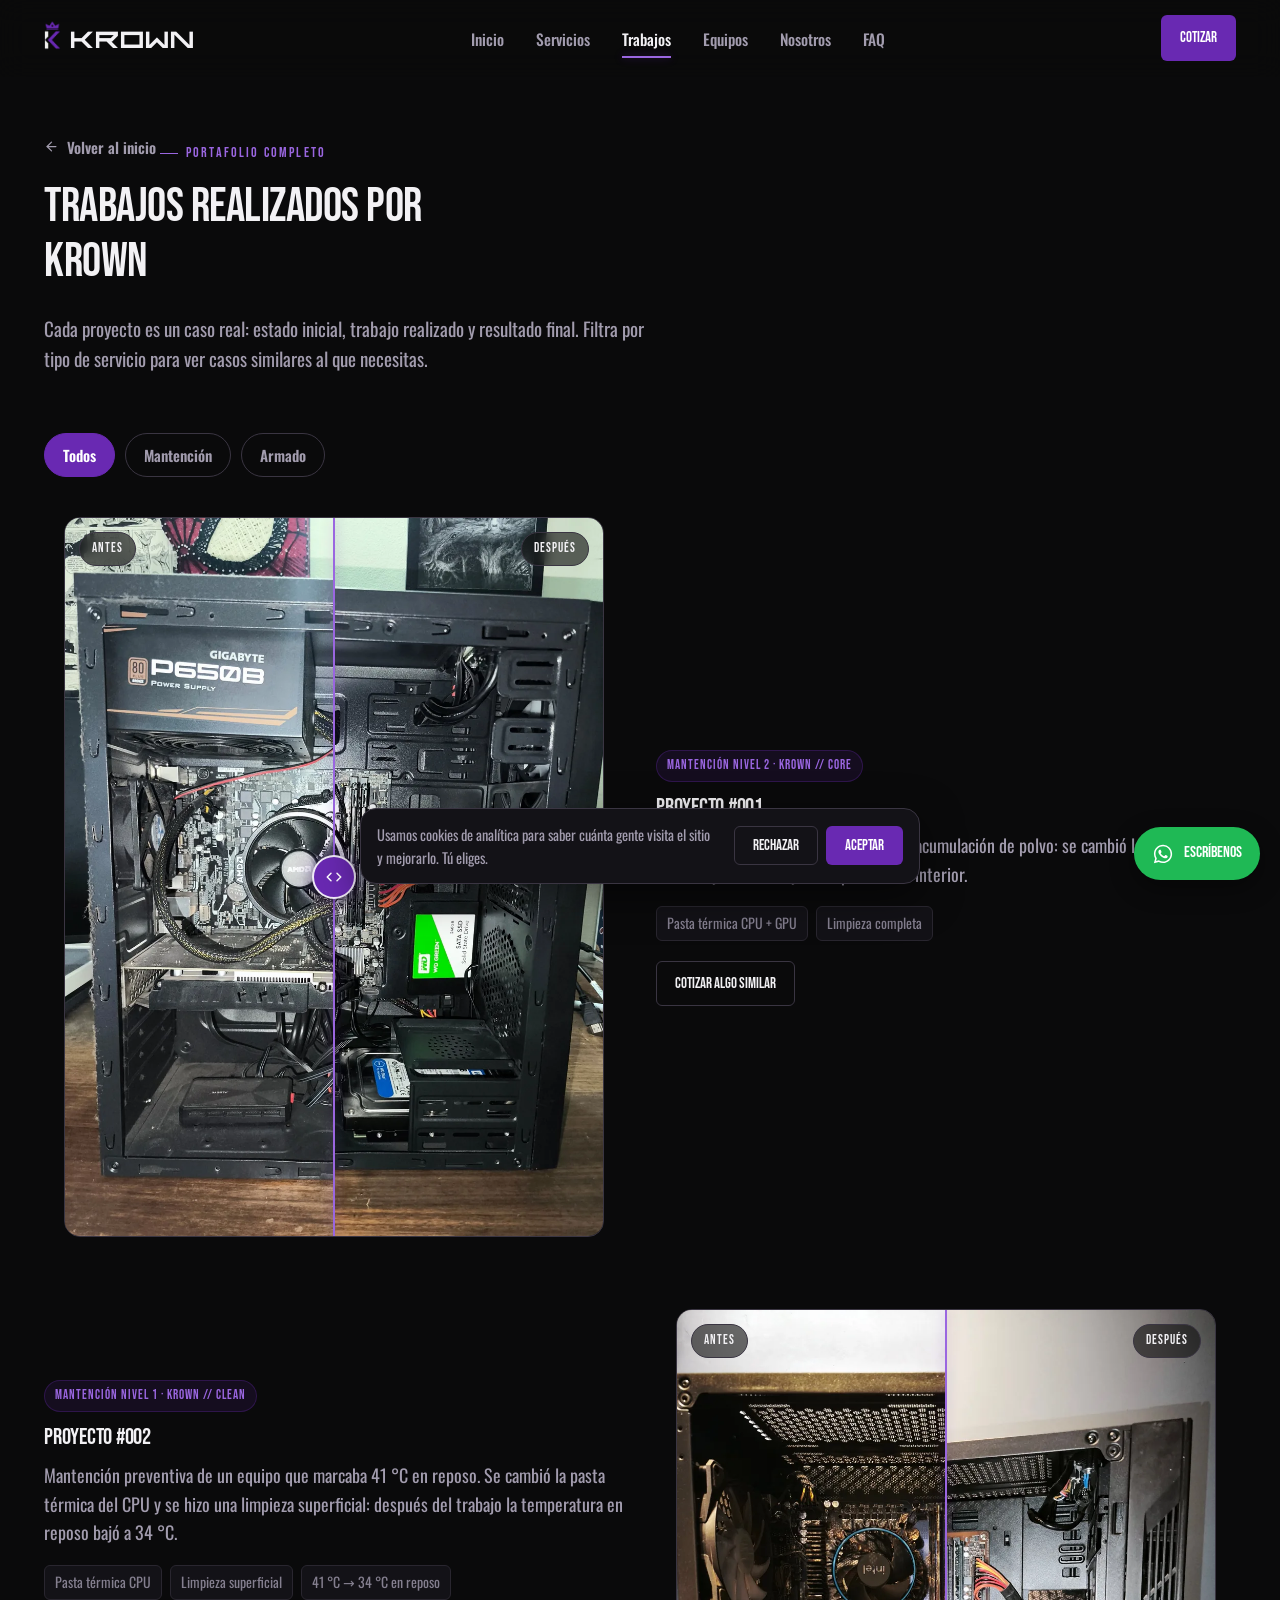
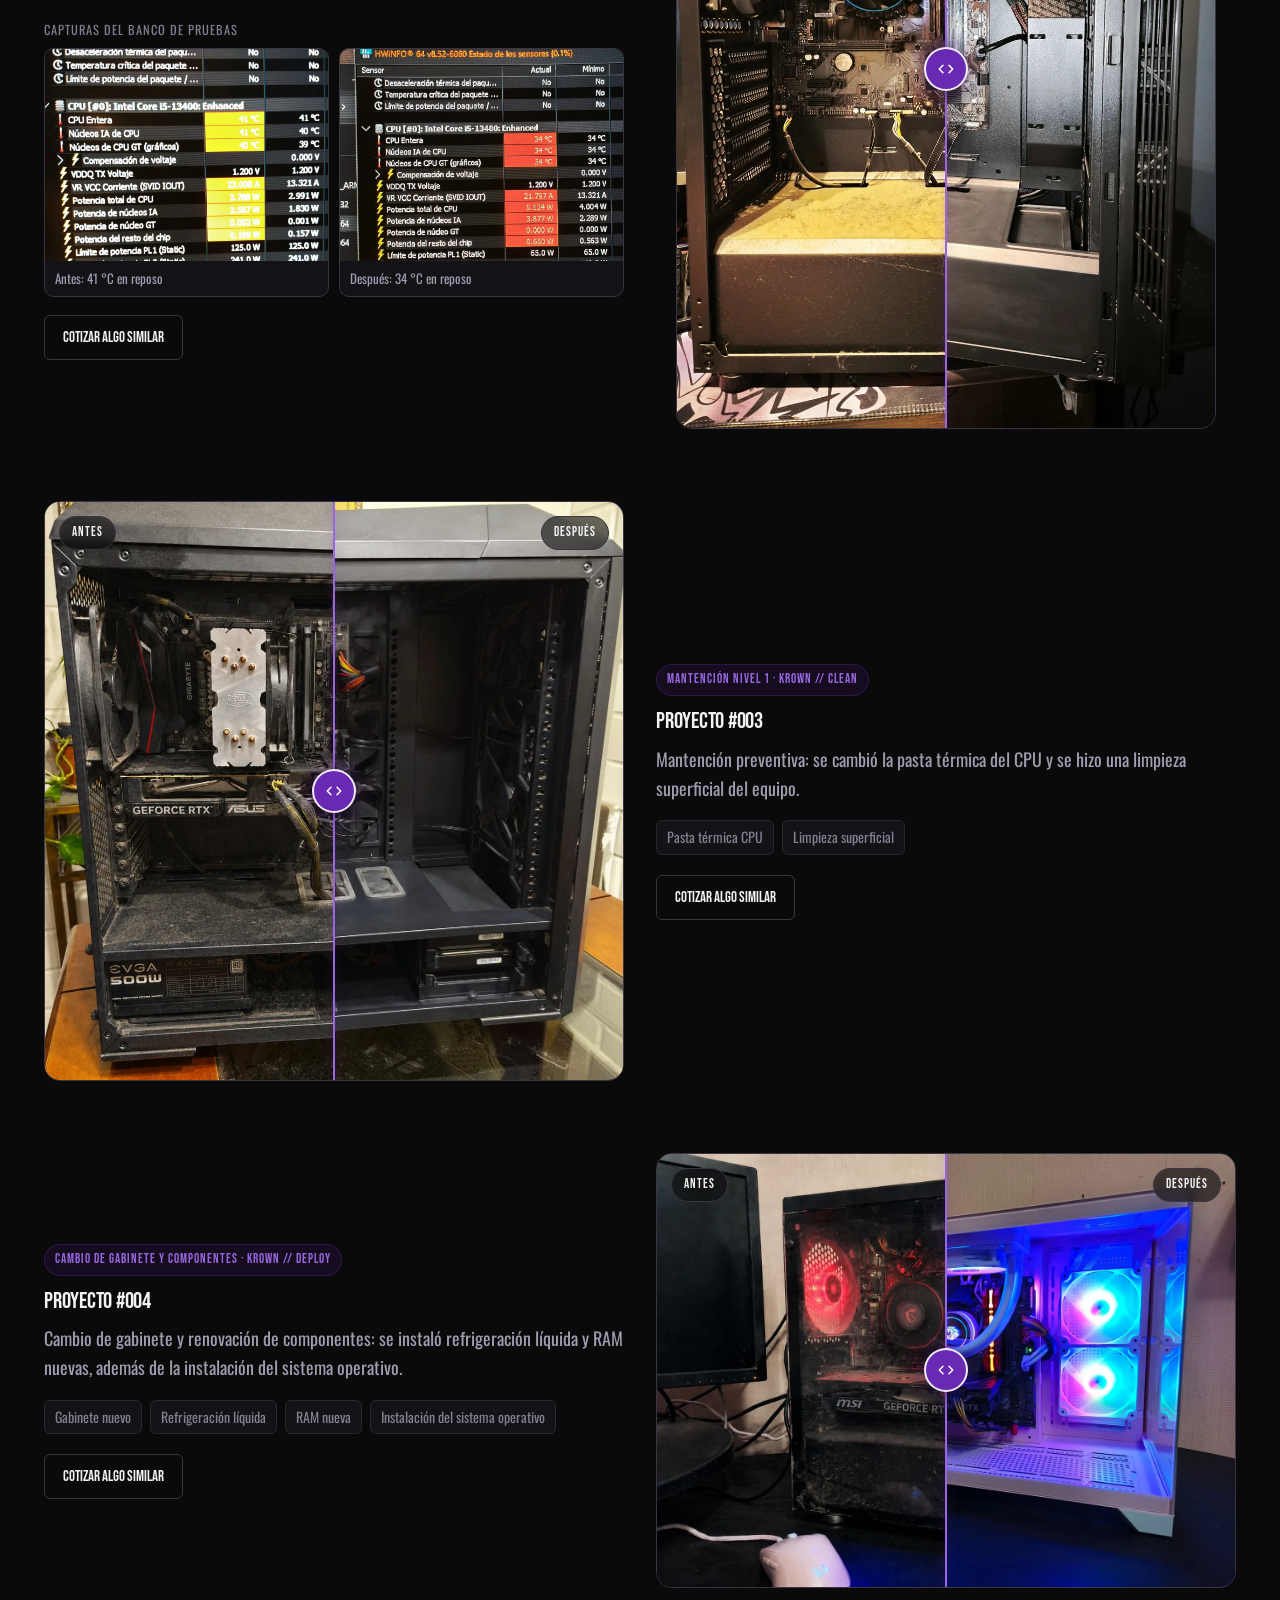
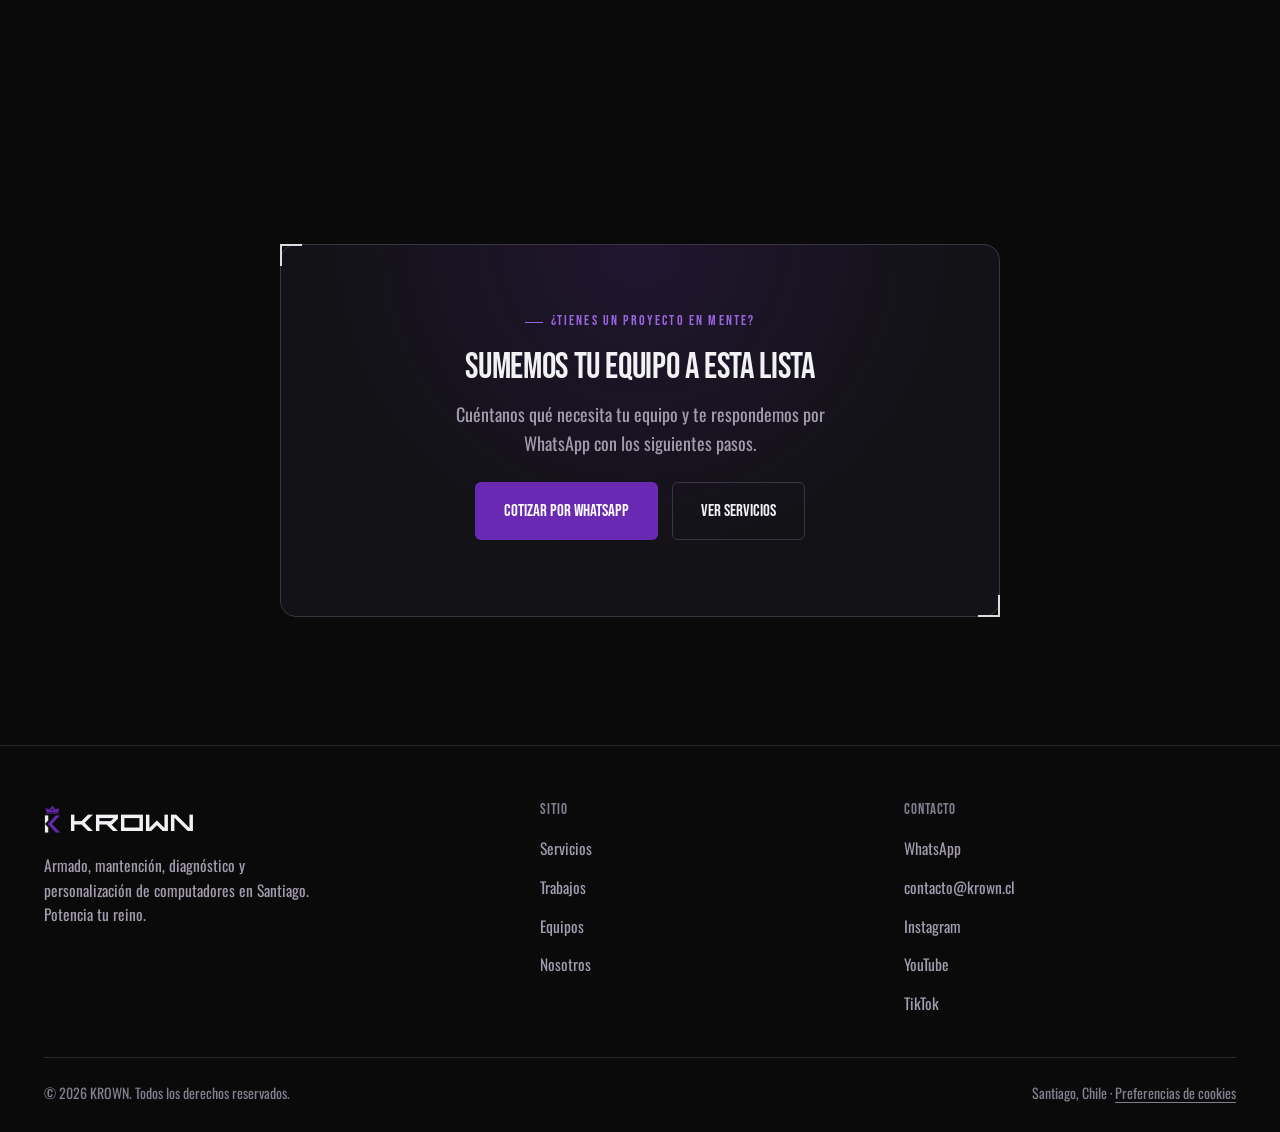
==== commit b5c2b6a4: "Add files via upload" ====
--- a/trabajos.html
+++ b/trabajos.html
@@ -151,7 +151,7 @@
 
     <div class="footer-bottom">
       <span>© <span id="year"></span> KROWN. Todos los derechos reservados.</span>
-      <span>Santiago, Chile</span>
+      <span>Santiago, Chile · <button type="button" class="footer-cookie-link" data-cookie-prefs>Preferencias de cookies</button></span>
     </div>
   </div>
 </footer>
@@ -163,6 +163,7 @@
 </a>
 
 <script src="js/config.js"></script>
+<script src="js/analytics.js"></script>
 <script src="js/before-after.js"></script>
 <script src="js/portfolio-data.js"></script>
 <script src="js/main.js"></script>
--- a/css/styles.css
+++ b/css/styles.css
@@ -1110,7 +1110,7 @@
 .ba-slider {
   position: relative;
   width: 100%;
-  aspect-ratio: 4 / 3;
+  aspect-ratio: var(--ba-ratio, 4 / 3);
   overflow: hidden;
   border-radius: var(--radius-lg);
   border: 1px solid var(--border-strong);
@@ -1276,19 +1276,19 @@
 /* ---- Equipos ---- */
 .equipos-grid {
   display: grid;
-  grid-template-columns: 1fr;
+  grid-template-columns: minmax(0, 1fr);
   gap: 24px;
 }
 
 @media (min-width: 720px) {
   .equipos-grid {
-    grid-template-columns: repeat(2, 1fr);
+    grid-template-columns: repeat(2, minmax(0, 1fr));
   }
 }
 
 @media (min-width: 1080px) {
   .equipos-grid {
-    grid-template-columns: repeat(3, 1fr);
+    grid-template-columns: repeat(3, minmax(0, 1fr));
   }
 }
 
@@ -1301,10 +1301,16 @@
 
 .equipo-media {
   position: relative;
-  aspect-ratio: 4 / 3;
+  aspect-ratio: 4 / 5;
+}
+
+.equipo-media {
+  overflow: hidden;
 }
 
 .equipo-media img {
+  position: absolute;
+  inset: 0;
   width: 100%;
   height: 100%;
   object-fit: cover;
@@ -2094,7 +2100,8 @@
 .necesitas-chip--alt { border-style: dashed; color: var(--purple-light); }
 
 /* La tarjeta a la que llega el selector se resalta un momento */
-.servicio-card:target {
+.servicio-card:target,
+.servicio-card.is-highlight {
   border-color: var(--purple-light);
   box-shadow: 0 0 0 1px var(--purple-light), 0 0 32px var(--purple-glow);
   animation: card-target 2.4s ease-out;
@@ -2113,10 +2120,148 @@
 /* ---- Quiénes somos: foto opcional + texto en primera persona ---- */
 .nosotros-media[hidden] { display: none; }
 .nosotros-media { margin: 0; }
-.nosotros-media img { width: 100%; height: 100%; object-fit: cover; aspect-ratio: 4 / 5; }
+.nosotros-media img { width: 100%; height: 100%; object-fit: cover; object-position: 30% 20%; aspect-ratio: 3 / 4; }
 .nosotros--solo .container { grid-template-columns: minmax(0, 760px); justify-content: center; }
 .nosotros--solo .nosotros-copy { text-align: center; }
 .nosotros--solo .eyebrow { justify-content: center; }
 .nosotros-historia { font-size: 19px; line-height: 1.6; }
 .nosotros-firma { margin-top: 4px; font-size: 16px; color: var(--text-muted); }
 .nosotros-firma strong { color: var(--text); font-family: var(--font-display); font-size: 20px; letter-spacing: 0.04em; font-weight: 400; }
+
+
+/* ---- Fotos reales: sliders de distinta proporción ---- */
+.trabajo-card .ba-slider {
+  /* nunca más alto que ~80% de la pantalla, sin deformar la foto */
+  width: min(100%, calc(80vh * var(--ba-r, 1.333)));
+  margin-inline: auto;
+}
+
+/* ---- Capturas del banco de pruebas dentro de un proyecto ---- */
+.trabajo-capturas { margin: 4px 0 18px; }
+.trabajo-capturas-titulo {
+  display: block;
+  font-size: 12.5px;
+  letter-spacing: 0.08em;
+  text-transform: uppercase;
+  color: var(--text-dim);
+  margin-bottom: 8px;
+}
+.trabajo-capturas-grid {
+  display: grid;
+  grid-template-columns: repeat(2, minmax(0, 1fr));
+  gap: 10px;
+}
+.trabajo-capturas-grid a {
+  display: block;
+  border: 1px solid var(--border-strong);
+  border-radius: var(--radius-md, 10px);
+  overflow: hidden;
+  background: var(--bg-elevated);
+  transition: border-color 0.2s;
+}
+.trabajo-capturas-grid a:hover { border-color: var(--purple-light); }
+.trabajo-capturas-grid img {
+  width: 100%;
+  aspect-ratio: 4 / 3;
+  object-fit: cover;
+  object-position: top;
+  display: block;
+}
+.trabajo-capturas-grid span {
+  display: block;
+  padding: 7px 10px;
+  font-size: 13px;
+  color: var(--text-muted);
+}
+
+/* ---- Galería del banco de pruebas ---- */
+.bench-stage {
+  background: #0a0a10;
+  display: flex;
+  align-items: center;
+  justify-content: center;
+  aspect-ratio: 16 / 10;
+}
+.bench-stage img {
+  max-width: 100%;
+  max-height: 100%;
+  width: auto;
+  height: auto;
+  object-fit: contain;
+  display: block;
+}
+.bench-caption {
+  margin: 0;
+  padding: 14px 18px 4px;
+  font-size: 14.5px;
+  color: var(--text);
+}
+.bench-caption strong { font-family: var(--font-display); letter-spacing: 0.04em; }
+.bench-caption span { display: block; color: var(--text-muted); font-size: 13.5px; margin-top: 3px; }
+.bench-thumbs {
+  display: grid;
+  grid-template-columns: repeat(6, minmax(0, 1fr));
+  gap: 8px;
+  padding: 12px 18px 18px;
+}
+.bench-thumb {
+  padding: 0;
+  border: 2px solid transparent;
+  border-radius: 8px;
+  overflow: hidden;
+  background: var(--bg);
+  cursor: pointer;
+  opacity: 0.6;
+  transition: opacity 0.2s, border-color 0.2s;
+}
+.bench-thumb img { width: 100%; aspect-ratio: 1 / 1; object-fit: cover; object-position: top left; display: block; }
+.bench-thumb:hover, .bench-thumb:focus-visible { opacity: 1; }
+.bench-thumb.is-active { opacity: 1; border-color: var(--purple); }
+@media (max-width: 520px) {
+  .bench-thumbs { grid-template-columns: repeat(3, minmax(0, 1fr)); }
+}
+
+
+/* ---- Móvil: nada puede ser más ancho que la pantalla ---- */
+body { overflow-x: clip; }
+.equipos-grid > * { min-width: 0; }
+.equipos-empty .btn {
+  white-space: normal;
+  text-align: center;
+  max-width: 100%;
+}
+
+
+/* ---- Aviso de cookies ---- */
+.cookie-banner {
+  position: fixed;
+  left: 16px;
+  right: 16px;
+  bottom: 16px;
+  z-index: 200;
+  max-width: 560px;
+  margin-inline: auto;
+  display: flex;
+  flex-wrap: wrap;
+  align-items: center;
+  justify-content: space-between;
+  gap: 12px 16px;
+  padding: 14px 16px;
+  background: var(--bg-elevated);
+  border: 1px solid var(--border-strong);
+  border-radius: var(--radius-lg);
+  box-shadow: 0 12px 40px rgba(0, 0, 0, 0.5);
+}
+.cookie-banner p { margin: 0; flex: 1 1 240px; font-size: 14.5px; color: var(--text-muted); }
+.cookie-actions { display: flex; gap: 8px; }
+.footer-cookie-link {
+  background: none;
+  border: 0;
+  padding: 0;
+  font: inherit;
+  color: inherit;
+  text-decoration: underline;
+  text-underline-offset: 3px;
+  cursor: pointer;
+}
+.footer-cookie-link:hover { color: var(--text); }
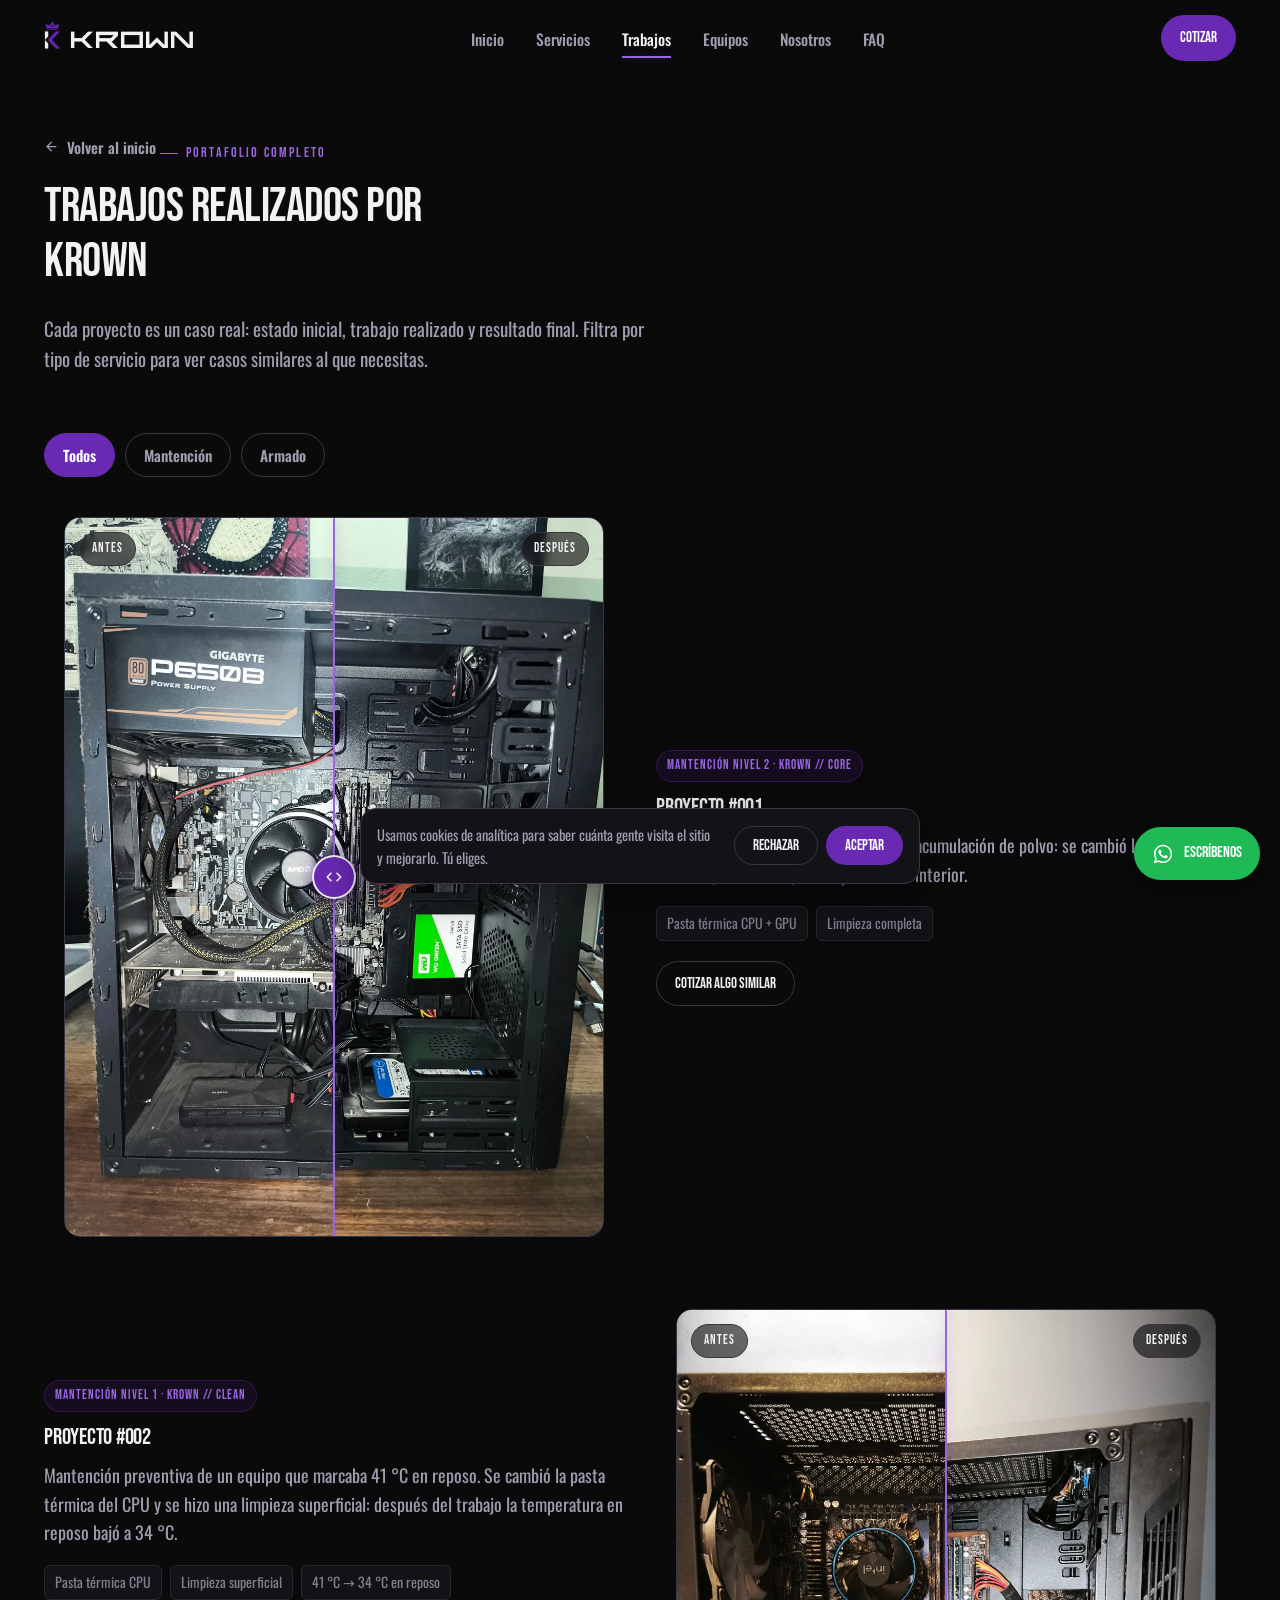
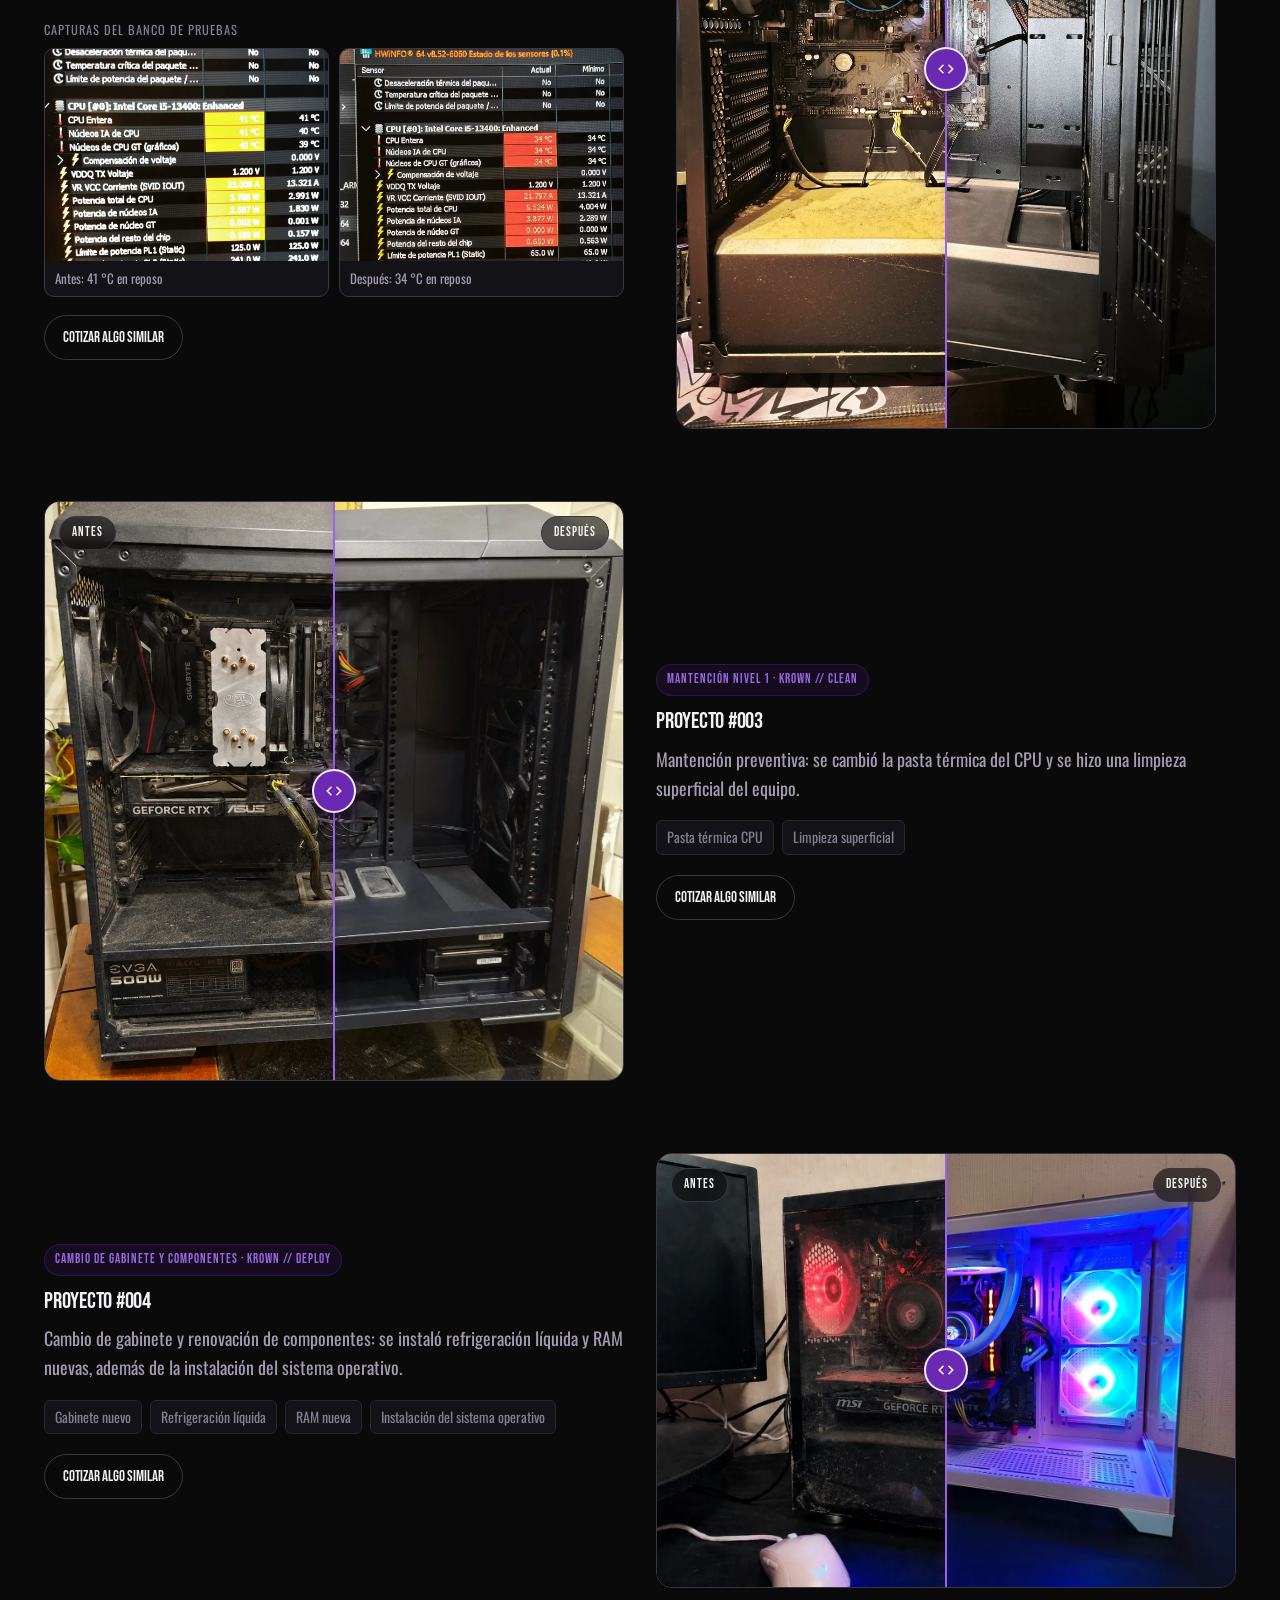
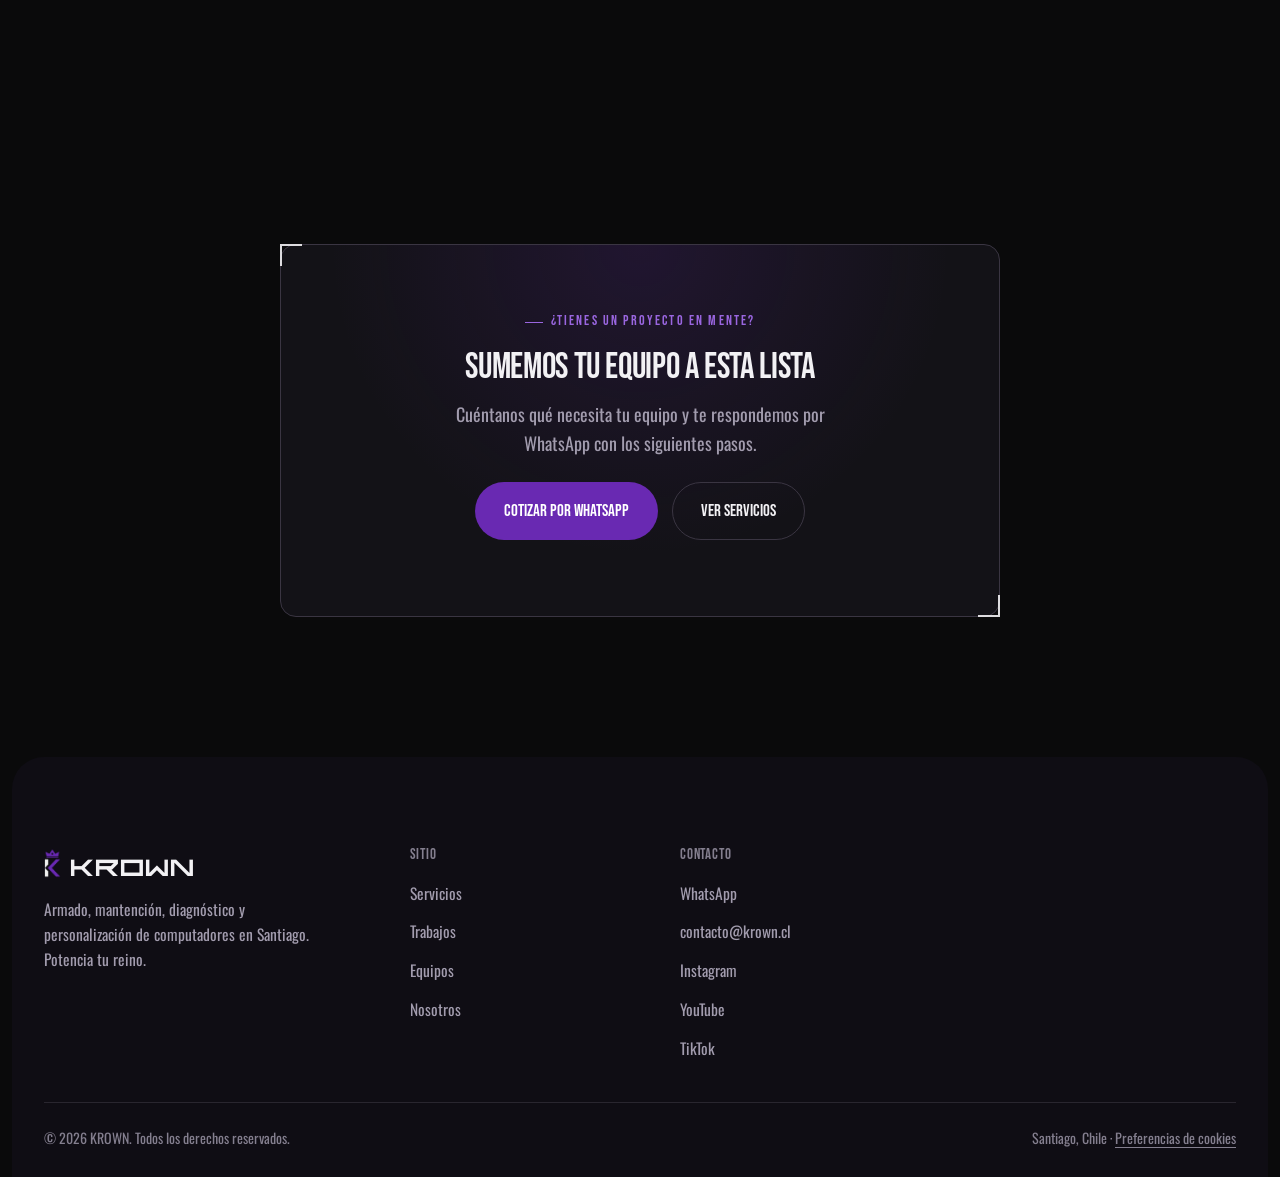
==== commit 1bf9658a: "Add files via upload" ====
--- a/trabajos.html
+++ b/trabajos.html
@@ -9,7 +9,14 @@
 <meta property="og:type" content="website" />
 <meta property="og:title" content="Trabajos y Portafolio — KROWN" />
 <meta property="og:description" content="Casos reales de armado, mantenimiento, diagnóstico y personalización de PC en Santiago." />
-<meta property="og:image" content="assets/logo/krown-lockup-dark.png" />
+<meta property="og:image" content="https://krown.cl/assets/logo/krown-lockup-dark.png" />
+<meta property="og:image:width" content="2000" />
+<meta property="og:image:height" content="1055" />
+<meta property="og:url" content="https://krown.cl/trabajos.html" />
+<meta property="og:site_name" content="Krown" />
+<meta property="og:locale" content="es_CL" />
+<meta name="twitter:card" content="summary_large_image" />
+<link rel="canonical" href="https://krown.cl/trabajos.html" />
 
 <link rel="icon" type="image/x-icon" href="favicon.ico" />
 <link rel="icon" type="image/png" sizes="32x32" href="favicon-32x32.png" />
@@ -17,6 +24,9 @@
 <link rel="apple-touch-icon" sizes="180x180" href="apple-touch-icon.png" />
 <link rel="manifest" href="site.webmanifest" />
 
+<link rel="preload" href="assets/fonts/Oswald-Regular.woff" as="font" type="font/woff" crossorigin />
+<link rel="preload" href="assets/fonts/BebasNeue-Regular.woff" as="font" type="font/woff" crossorigin />
+<link rel="preload" href="assets/fonts/Technos.woff" as="font" type="font/woff" crossorigin />
 <link rel="stylesheet" href="css/styles.css" />
 </head>
 <body>
--- a/css/styles.css
+++ b/css/styles.css
@@ -13,7 +13,7 @@
    assets/fonts/*-OFL.txt. */
 @font-face {
   font-family: "Technos";
-  src: url("../assets/fonts/Technos.otf") format("opentype");
+  src: url("../assets/fonts/Technos.woff") format("woff");
   font-weight: 400;
   font-style: normal;
   font-display: swap;
@@ -21,7 +21,7 @@
 
 @font-face {
   font-family: "Bebas Neue";
-  src: url("../assets/fonts/BebasNeue-Regular.ttf") format("truetype");
+  src: url("../assets/fonts/BebasNeue-Regular.woff") format("woff");
   font-weight: 400;
   font-style: normal;
   font-display: swap;
@@ -29,7 +29,7 @@
 
 @font-face {
   font-family: "Oswald";
-  src: url("../assets/fonts/Oswald-Light.ttf") format("truetype");
+  src: url("../assets/fonts/Oswald-Light.woff") format("woff");
   font-weight: 300;
   font-style: normal;
   font-display: swap;
@@ -37,7 +37,7 @@
 
 @font-face {
   font-family: "Oswald";
-  src: url("../assets/fonts/Oswald-Regular.ttf") format("truetype");
+  src: url("../assets/fonts/Oswald-Regular.woff") format("woff");
   font-weight: 400;
   font-style: normal;
   font-display: swap;
@@ -45,7 +45,7 @@
 
 @font-face {
   font-family: "Oswald";
-  src: url("../assets/fonts/Oswald-Medium.ttf") format("truetype");
+  src: url("../assets/fonts/Oswald-Medium.woff") format("woff");
   font-weight: 500;
   font-style: normal;
   font-display: swap;
@@ -53,7 +53,7 @@
 
 @font-face {
   font-family: "Oswald";
-  src: url("../assets/fonts/Oswald-SemiBold.ttf") format("truetype");
+  src: url("../assets/fonts/Oswald-SemiBold.woff") format("woff");
   font-weight: 600;
   font-style: normal;
   font-display: swap;
@@ -61,7 +61,7 @@
 
 @font-face {
   font-family: "Oswald";
-  src: url("../assets/fonts/Oswald-Bold.ttf") format("truetype");
+  src: url("../assets/fonts/Oswald-Bold.woff") format("woff");
   font-weight: 700;
   font-style: normal;
   font-display: swap;
@@ -2265,3 +2265,231 @@
   cursor: pointer;
 }
 .footer-cookie-link:hover { color: var(--text); }
+
+/* =====================================================================
+   REFRESH v1 (muestra): barra de anuncio, hero a pantalla completa,
+   Servicios y Trabajos con más aire. Todo está aislado en este bloque:
+   para volver al diseño anterior basta borrarlo (y el HTML de .announce
+   / .hero-hud, que quedan inertes).
+   ===================================================================== */
+body.has-bar { --bar-h: 38px; }
+
+.announce {
+  height: var(--bar-h, 0);
+  display: flex; align-items: center; justify-content: center; gap: 12px;
+  background: #160d26;
+  border-bottom: 1px solid rgba(154, 102, 224, 0.18);
+  font-family: var(--font-display);
+  font-size: 13px; letter-spacing: 0.12em; text-transform: uppercase;
+  color: var(--text-muted); white-space: nowrap; overflow: hidden;
+  padding: 0 16px;
+}
+.announce strong { color: var(--text); font-weight: 600; }
+.announce a { color: var(--purple-light); font-weight: 600; }
+.announce a:hover { color: #fff; }
+.announce-sep { opacity: 0.4; }
+@media (max-width: 720px) {
+  .announce span:not(:first-child), .announce-sep { display: none; }
+  .announce { gap: 14px; }
+  .announce span:first-child + .announce-sep + span + .announce-sep + a { display: inline; }
+  .announce a { display: inline; }
+  .announce span:first-child::after { content: " ·"; opacity: .4; }
+}
+.site-header.is-scrolled { border-bottom-color: transparent; }
+body.has-bar .nav-mobile { top: calc(76px + var(--bar-h)); }
+
+/* Hero a pantalla completa */
+body.has-bar .hero {
+  min-height: 100svh;
+  display: flex; align-items: center;
+  padding-top: calc(76px + var(--bar-h) + 40px);
+  padding-bottom: 72px;
+  isolation: isolate;
+}
+body.has-bar .hero > .container { display: block; width: 100%; }
+body.has-bar .hero-media {
+  position: absolute; inset: 0 0 0 auto;
+  width: min(68%, 980px); max-width: none; aspect-ratio: auto;
+  margin: 0; border: 0; border-radius: 0; background: transparent;
+  z-index: 0;
+  -webkit-mask-image: linear-gradient(to right, transparent 0%, #000 55%);
+          mask-image: linear-gradient(to right, transparent 0%, #000 55%);
+}
+body.has-bar .hero-media::after {
+  background: linear-gradient(180deg, rgba(10,10,11,.35) 0%, rgba(10,10,11,0) 30%, rgba(10,10,11,.7) 100%);
+}
+body.has-bar .hero-media video { opacity: 0.85; }
+body.has-bar .hero-media-tag { left: auto; right: 32px; bottom: 32px; }
+body.has-bar .hero-copy { max-width: 640px; }
+body.has-bar .hero h1 { font-size: clamp(52px, 12.5vw, 132px); line-height: .9; letter-spacing: 0.01em; margin-bottom: 14px; }
+body.has-bar .hero .slogan { font-size: clamp(24px, 3.4vw, 40px); letter-spacing: .02em; margin-bottom: 26px; }
+body.has-bar .hero p.lead { font-size: clamp(17px, 1.6vw, 20px); max-width: 44ch; }
+body.has-bar .hero-ctas { margin: 36px 0 28px; }
+body.has-bar .hero .btn { padding: 17px 32px; border-radius: 999px; }
+body.has-bar .bg-grid { opacity: .6; }
+
+/* Marco HUD: solo como acento del hero (esquinas de pantalla) */
+.hero-hud {
+  position: absolute; z-index: 1; pointer-events: none;
+  inset: calc(76px + var(--bar-h, 0px) + 18px) 24px 24px 24px;
+}
+@media (max-width: 720px) { .hero-hud { inset: calc(76px + var(--bar-h, 0px) + 10px) 12px 12px 12px; } }
+
+@media (max-width: 959px) {
+  body.has-bar .hero-media { width: 100%; opacity: .4; -webkit-mask-image: linear-gradient(to bottom, #000 40%, transparent 100%); mask-image: linear-gradient(to bottom, #000 40%, transparent 100%); }
+  body.has-bar .hero-media-tag { display: none; }
+}
+
+/* Encabezados de sección más grandes y con aire */
+#servicios, #trabajos { padding: clamp(96px, 14vw, 200px) 0; }
+#servicios .section-head, #trabajos .section-head { max-width: 760px; margin-bottom: clamp(48px, 7vw, 88px); }
+#servicios .section-head h2, #trabajos .section-head h2 {
+  font-family: var(--font-display); font-weight: 400;
+  font-size: clamp(38px, 6vw, 72px); line-height: 1; letter-spacing: .005em; text-transform: uppercase;
+}
+#servicios .section-head p, #trabajos .section-head p { font-size: 18px; max-width: 56ch; margin-inline: auto; }
+
+/* Servicios: tarjetas sin marco duro, fondo suave */
+#servicios .card, #servicios .servicio-card {
+  background: linear-gradient(180deg, #17141e 0%, #111015 100%);
+  border-color: rgba(255,255,255,.05);
+  border-radius: 20px; padding: 32px;
+}
+#servicios .servicio-card:hover { border-color: rgba(154,102,224,.4); transform: translateY(-4px); }
+#servicios .confianza-strip li { border-color: transparent; background: rgba(255,255,255,.03); border-radius: 16px; }
+
+/* Trabajos: más separación y bordes redondeados grandes */
+#trabajos .trabajos-list { display: grid; gap: clamp(72px, 10vw, 150px); }
+#trabajos .trabajo-card { gap: clamp(24px, 4vw, 64px); }
+#trabajos .ba-slider { border-radius: 24px; }
+#trabajos .trabajo-info h3 { font-size: clamp(26px, 3vw, 38px); font-family: var(--font-display); font-weight: 500; }
+#trabajos .trabajo-info p { font-size: 18px; }
+
+/* =====================================================================
+   REFRESH v2: estructura inspirada en referencia clara, sobre base oscura.
+   Barra con redes, hero como tarjeta redondeada, secciones en "capas",
+   lema, footer completo. (Aislado: se revierte borrando v1 + v2.)
+   ===================================================================== */
+
+/* Barra superior: redes | mensaje | enlace */
+.announce { display: grid; grid-template-columns: 1fr auto 1fr; gap: 16px; padding: 0 24px; }
+.announce-social { display: flex; gap: 14px; align-items: center; justify-self: start; }
+.announce-social a { color: var(--text-muted); display: inline-flex; transition: color var(--transition); }
+.announce-social a:hover { color: #fff; }
+.announce-social a[hidden] { display: none; }
+.announce-social svg { width: 17px; height: 17px; }
+.announce-msg { display: flex; gap: 12px; justify-self: center; }
+.announce-cta { justify-self: end; color: var(--purple-light); font-weight: 600; }
+.announce-cta:hover { color: #fff; }
+@media (max-width: 860px) {
+  .announce { grid-template-columns: 1fr auto; }
+  .announce-social { display: none; }
+  .announce-msg { justify-self: start; }
+  .announce-msg .announce-sep, .announce-msg span:not(:first-child) { display: none; }
+}
+@media (max-width: 400px) { .announce-msg { display: none; } .announce { grid-template-columns: 1fr; } .announce-cta { justify-self: center; } }
+
+/* Botones: píldora consistente */
+.btn { border-radius: 999px; }
+
+/* Hero como tarjeta redondeada */
+body.has-bar .hero {
+  margin: calc(76px + var(--bar-h) + 6px) 12px 0;
+  border-radius: 32px;
+  background: #0f0d14;
+  min-height: min(calc(100svh - 76px - var(--bar-h) - 24px), 800px);
+  padding: 72px 0;
+}
+body.has-bar .hero > .container { padding-left: clamp(24px, 5vw, 72px); padding-right: 24px; max-width: none; }
+body.has-bar .hero-media { width: min(62%, 900px); }
+.hero-hud { inset: 18px !important; }
+.hero-hud::before, .hero-hud::after { opacity: .6; }
+.hero-pause {
+  position: absolute; z-index: 3; right: 24px; bottom: 24px;
+  width: 44px; height: 44px; border-radius: 50%;
+  display: inline-flex; align-items: center; justify-content: center;
+  background: rgba(10,10,11,.55); color: #fff;
+  border: 1px solid var(--border-strong);
+  backdrop-filter: blur(6px); -webkit-backdrop-filter: blur(6px);
+  transition: background var(--transition), border-color var(--transition);
+}
+.hero-pause:hover { background: rgba(105,41,178,.7); border-color: var(--purple-light); }
+.hero-pause svg { width: 18px; height: 18px; }
+.hero-pause .i-play { display: none; }
+.hero-pause.is-paused .i-play { display: block; }
+.hero-pause.is-paused .i-pause { display: none; }
+body.has-bar .hero-media-tag { right: 84px; bottom: 30px; }
+@media (max-width: 959px) {
+  body.has-bar .hero { margin-inline: 8px; border-radius: 24px; padding: 56px 0; }
+  body.has-bar .hero > .container { padding-inline: 20px; }
+  .hero-pause { right: 16px; bottom: 16px; }
+}
+
+/* Secciones como capas: base oscura + paneles redondeados alternados */
+#paquetes, #proceso, #nosotros, #equipos, #contacto {
+  margin: 12px 12px; border-radius: 32px; border: 0;
+  background: #121118;
+}
+#equipos { background: #121118; }
+#proceso { background: transparent; }
+#nosotros { background: #121118; }
+#contacto { background: radial-gradient(circle at 50% 0%, rgba(105,41,178,.28), transparent 62%), #121118; }
+#contacto .cta-box { background: transparent; border: 0; }
+#contacto .cta-box::before, #contacto .cta-box::after { display: none; }
+#paquetes .paquete-card { background: #0d0c11; border-color: rgba(255,255,255,.05); border-radius: 20px; }
+@media (max-width: 720px) { #paquetes, #equipos, #nosotros, #contacto { margin-inline: 8px; border-radius: 24px; } }
+
+/* Encabezados y aire en todas las secciones */
+main .section-head h2 {
+  font-family: var(--font-display); font-weight: 400;
+  font-size: clamp(36px, 5.6vw, 68px); line-height: 1; text-transform: uppercase; letter-spacing: .005em;
+}
+#paquetes, #equipos, #proceso, #nosotros, #faq, #contacto { padding: clamp(80px, 11vw, 160px) 0; }
+.nosotros-media, .testing-media { border-radius: 24px; overflow: hidden; }
+.card, .equipo-card, .faq-item, .paquete-card { border-radius: 20px; }
+.faq-item { border-color: rgba(255,255,255,.06); }
+
+/* Lema entre secciones */
+.statement { padding: clamp(72px, 11vw, 150px) 0; }
+.statement-text {
+  font-family: var(--font-display); text-transform: uppercase; line-height: 1;
+  font-size: clamp(34px, 6.4vw, 88px); max-width: 18ch; margin: 0 auto; text-align: center;
+  color: var(--text); letter-spacing: .005em;
+}
+.statement-text span { color: var(--purple-light); }
+
+/* Footer completo: panel redondeado */
+.site-footer {
+  margin: 12px 12px 0; border: 0; border-radius: 32px 32px 0 0;
+  background: #0f0d14; padding: clamp(56px, 7vw, 96px) 0 28px;
+}
+.footer-cta {
+  display: flex; flex-wrap: wrap; align-items: center; justify-content: space-between; gap: 24px;
+  padding-bottom: 48px; margin-bottom: 48px; border-bottom: 1px solid var(--border);
+}
+.footer-cta h2 {
+  margin: 0; font-family: var(--font-display); font-weight: 400; text-transform: uppercase;
+  font-size: clamp(40px, 7vw, 96px); line-height: .95; color: var(--text);
+}
+@media (min-width: 720px) { .footer-grid { grid-template-columns: 1.4fr 1fr 1fr 1.2fr; } }
+.footer-social { display: flex; gap: 12px; margin-top: 20px; }
+.footer-social a {
+  width: 42px; height: 42px; border-radius: 50%; border: 1px solid var(--border-strong);
+  display: inline-flex; align-items: center; justify-content: center; color: var(--text-muted);
+  transition: color var(--transition), border-color var(--transition);
+}
+.footer-social a:hover { color: #fff; border-color: var(--purple-light); }
+.footer-social a[hidden] { display: none; }
+.footer-social svg { width: 18px; height: 18px; }
+.footer-notes li { font-size: 15.5px; color: var(--text-muted); }
+@media (max-width: 720px) { .site-footer { margin-inline: 8px; border-radius: 24px 24px 0 0; } }
+
+/* Ajustes v2.1 */
+body.has-bar .hero > .container { padding-left: max(24px, calc((100vw - 1240px) / 2 + 12px)); }
+.hero-pause { bottom: auto; top: 22px; right: 22px; }
+body.has-bar .hero-media-tag { bottom: auto; top: 30px; right: 78px; }
+@media (max-width: 959px) {
+  .hero-pause { top: 14px; right: 14px; }
+  body.has-bar .hero-media { opacity: .6; }
+  body.has-bar .hero > .container { padding-left: 20px; }
+}
